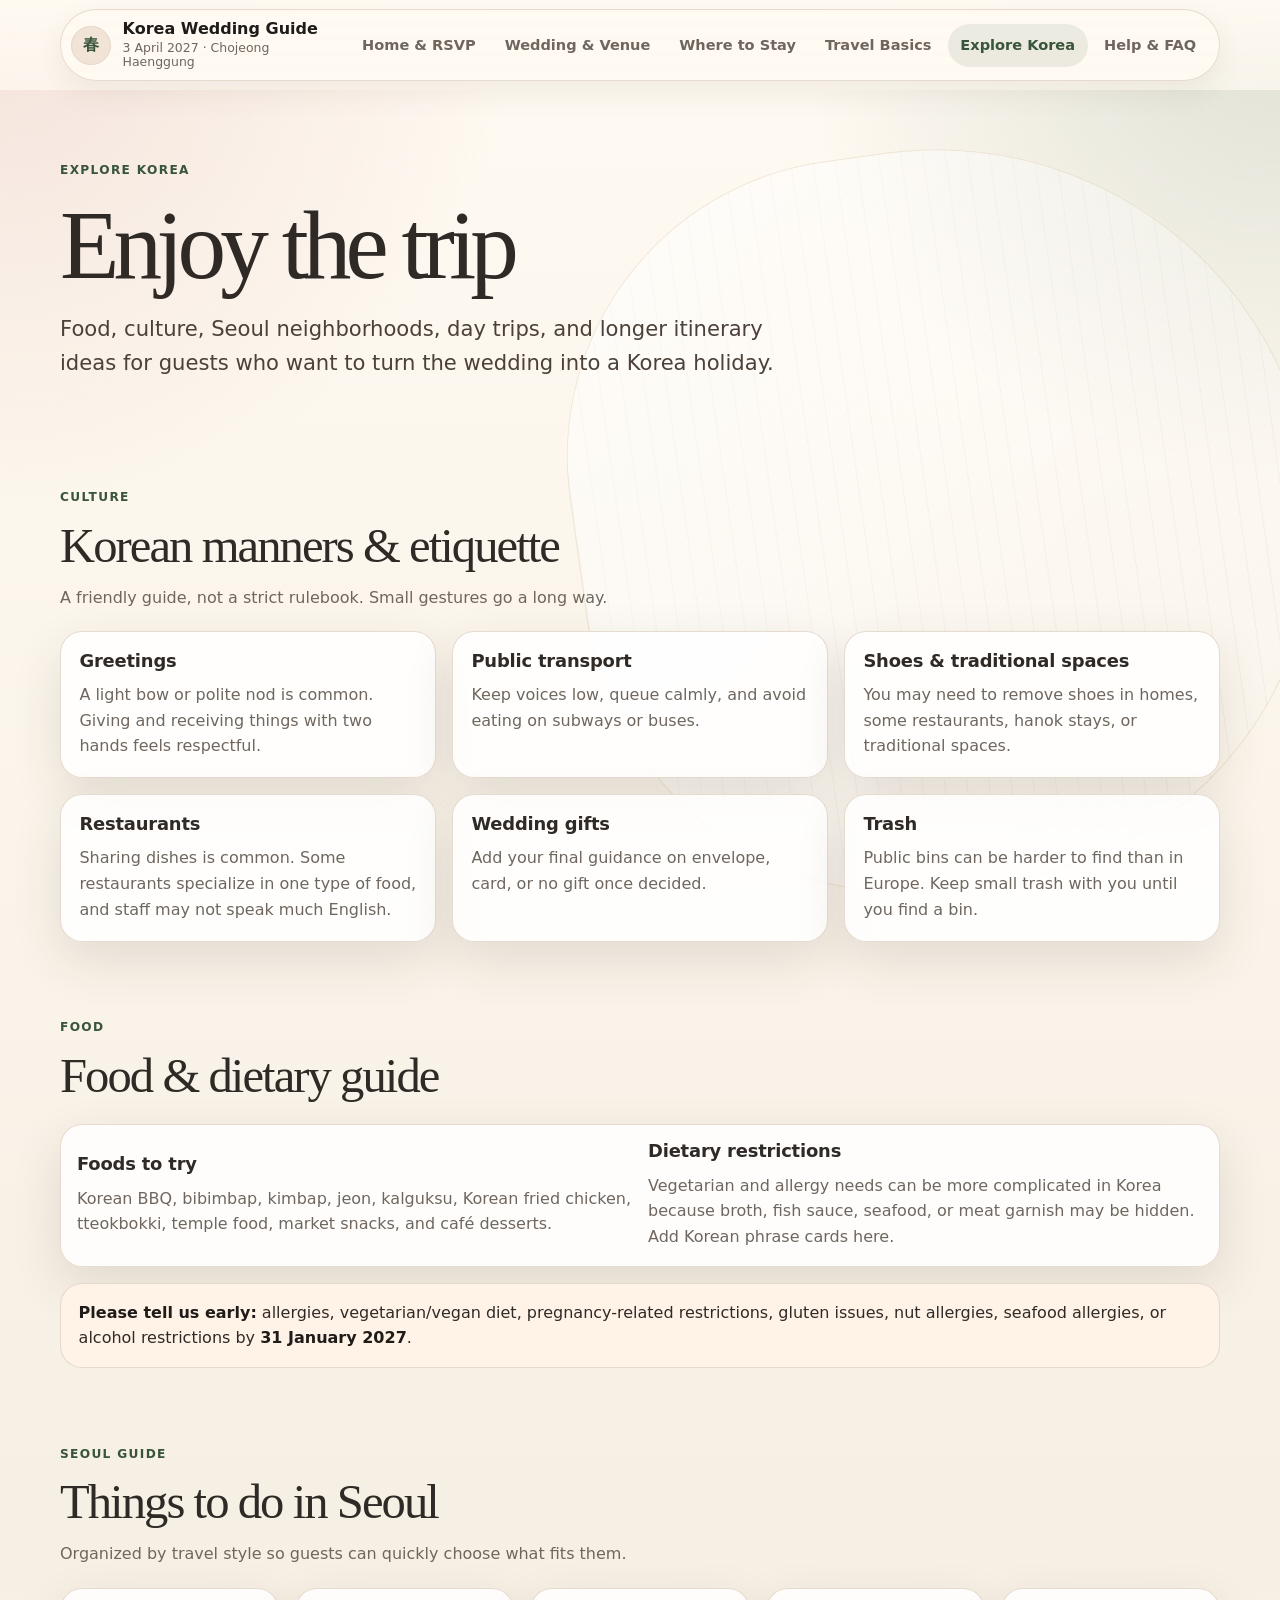
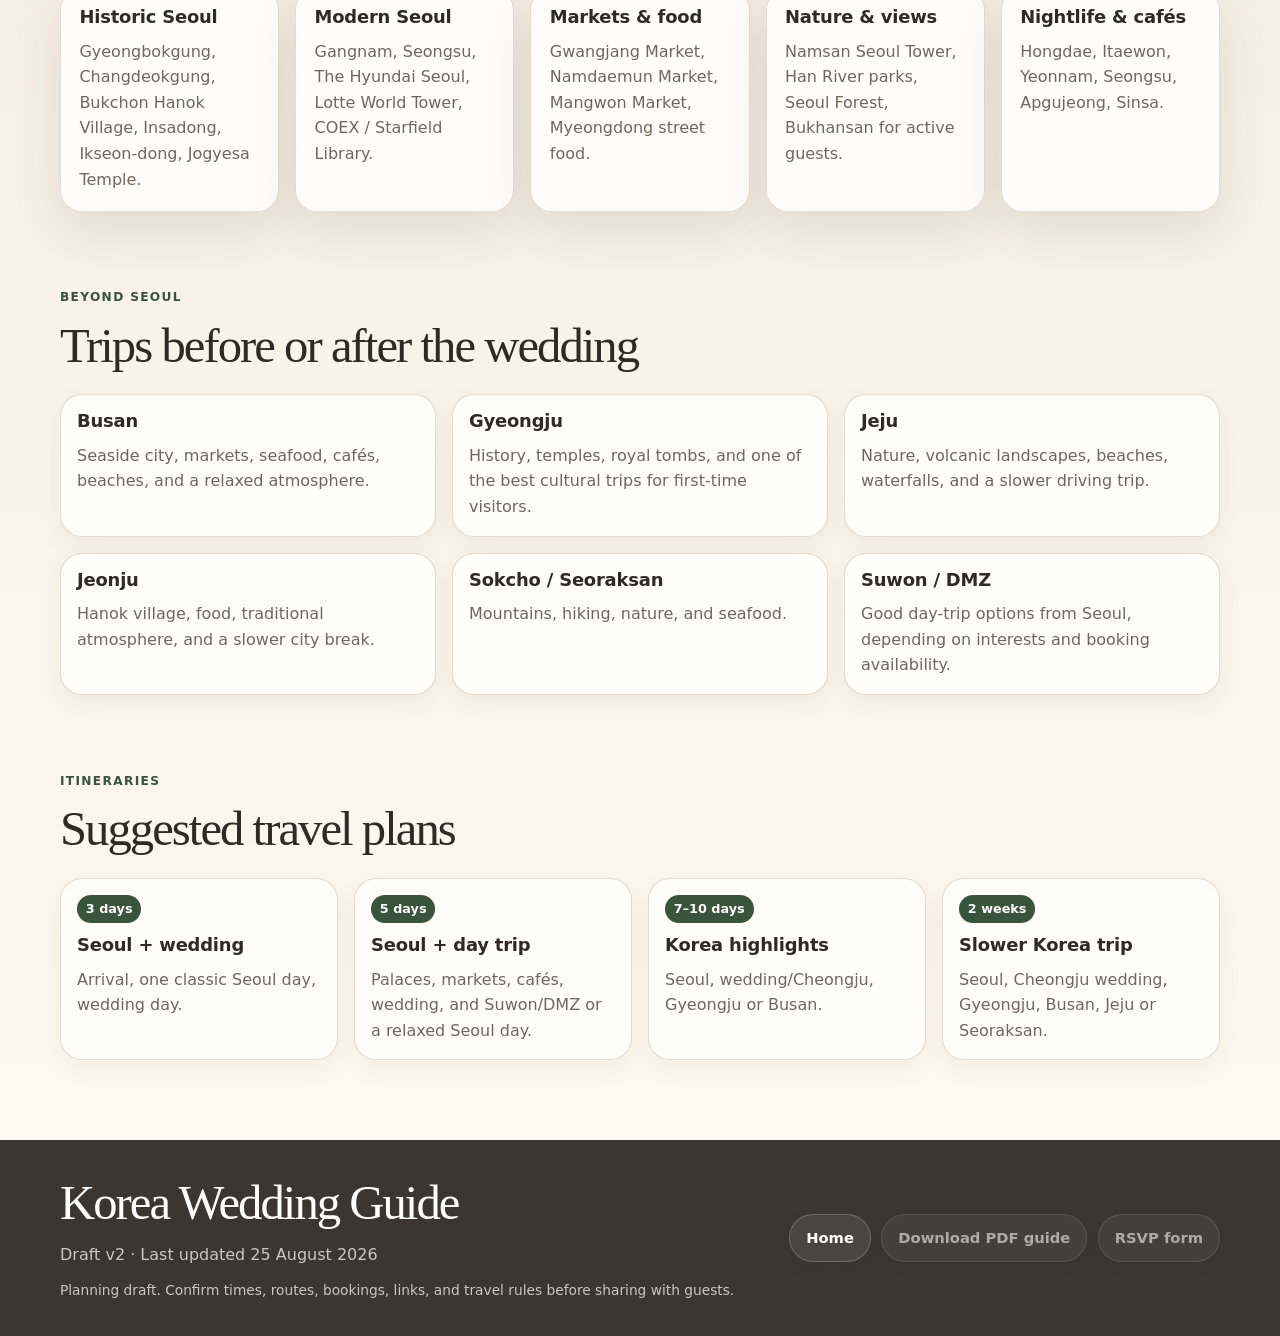
==== explore.html @ dfe53456 "Add files via upload" ====
<!doctype html>
<html lang="en">
<head>
  <meta charset="utf-8" />
  <meta name="viewport" content="width=device-width, initial-scale=1" />
  <meta name="robots" content="noindex, nofollow" />
  <meta name="description" content="Food, culture, Seoul sightseeing, and itinerary ideas for wedding guests." />
  <title>Explore Korea · Korea Wedding Guide</title>
  <link rel="stylesheet" href="styles.css" />
</head>
<body>
  <a class="skip-link" href="#main">Skip to content</a>
  <div class="site-nav-wrap">
    <nav class="nav" aria-label="Primary navigation">
      <a class="brand" href="index.html" aria-label="Go to home page">
        <span class="brand-mark" aria-hidden="true">春</span>
        <span>
          <strong>Korea Wedding Guide</strong>
          <small>3 April 2027 · Chojeong Haenggung</small>
        </span>
      </a>
      <button class="nav-toggle" type="button" aria-expanded="false" aria-controls="nav-menu">Menu</button>
      <div class="nav-menu" id="nav-menu">
        <a href="index.html" >Home & RSVP</a>
        <a href="wedding.html" >Wedding & Venue</a>
        <a href="stay.html" >Where to Stay</a>
        <a href="travel.html" >Travel Basics</a>
        <a href="explore.html" aria-current="page">Explore Korea</a>
        <a href="help.html" >Help & FAQ</a>
      </div>
    </nav>
  </div>

  <header class="page-hero">
    <div class="section-shell">
      <p class="eyebrow">Explore Korea</p>
      <h1>Enjoy the trip</h1>
      <p class="hero-text">Food, culture, Seoul neighborhoods, day trips, and longer itinerary ideas for guests who want to turn the wedding into a Korea holiday.</p>
    </div>
  </header>
  <main id="main">
    <section class="section-shell section" id="culture">
      <div class="section-heading">
        <p class="eyebrow">Culture</p>
        <h2>Korean manners & etiquette</h2>
        <p>A friendly guide, not a strict rulebook. Small gestures go a long way.</p>
      </div>
      <div class="cards three">
        <article class="info-card"><h3>Greetings</h3><p>A light bow or polite nod is common. Giving and receiving things with two hands feels respectful.</p></article>
        <article class="info-card"><h3>Public transport</h3><p>Keep voices low, queue calmly, and avoid eating on subways or buses.</p></article>
        <article class="info-card"><h3>Shoes & traditional spaces</h3><p>You may need to remove shoes in homes, some restaurants, hanok stays, or traditional spaces.</p></article>
        <article class="info-card"><h3>Restaurants</h3><p>Sharing dishes is common. Some restaurants specialize in one type of food, and staff may not speak much English.</p></article>
        <article class="info-card"><h3>Wedding gifts</h3><p>Add your final guidance on envelope, card, or no gift once decided.</p></article>
        <article class="info-card"><h3>Trash</h3><p>Public bins can be harder to find than in Europe. Keep small trash with you until you find a bin.</p></article>
      </div>
    </section>

    <section class="section-shell section" id="food">
      <div class="section-heading">
        <p class="eyebrow">Food</p>
        <h2>Food & dietary guide</h2>
      </div>
      <div class="split-panel food-panel">
        <div>
          <h3>Foods to try</h3>
          <p>Korean BBQ, bibimbap, kimbap, jeon, kalguksu, Korean fried chicken, tteokbokki, temple food, market snacks, and café desserts.</p>
        </div>
        <div>
          <h3>Dietary restrictions</h3>
          <p>Vegetarian and allergy needs can be more complicated in Korea because broth, fish sauce, seafood, or meat garnish may be hidden. Add Korean phrase cards here.</p>
        </div>
      </div>
      <div class="notice"><strong>Please tell us early:</strong> allergies, vegetarian/vegan diet, pregnancy-related restrictions, gluten issues, nut allergies, seafood allergies, or alcohol restrictions by <strong>31 January 2027</strong>.</div>
    </section>

    <section class="section-shell section" id="seoul">
      <div class="section-heading">
        <p class="eyebrow">Seoul guide</p>
        <h2>Things to do in Seoul</h2>
        <p>Organized by travel style so guests can quickly choose what fits them.</p>
      </div>
      <div class="cards five">
        <article class="info-card"><h3>Historic Seoul</h3><p>Gyeongbokgung, Changdeokgung, Bukchon Hanok Village, Insadong, Ikseon-dong, Jogyesa Temple.</p></article>
        <article class="info-card"><h3>Modern Seoul</h3><p>Gangnam, Seongsu, The Hyundai Seoul, Lotte World Tower, COEX / Starfield Library.</p></article>
        <article class="info-card"><h3>Markets & food</h3><p>Gwangjang Market, Namdaemun Market, Mangwon Market, Myeongdong street food.</p></article>
        <article class="info-card"><h3>Nature & views</h3><p>Namsan Seoul Tower, Han River parks, Seoul Forest, Bukhansan for active guests.</p></article>
        <article class="info-card"><h3>Nightlife & cafés</h3><p>Hongdae, Itaewon, Yeonnam, Seongsu, Apgujeong, Sinsa.</p></article>
      </div>
    </section>

    <section class="section-shell section" id="beyond-seoul">
      <div class="section-heading">
        <p class="eyebrow">Beyond Seoul</p>
        <h2>Trips before or after the wedding</h2>
      </div>
      <div class="trip-grid">
        <article><h3>Busan</h3><p>Seaside city, markets, seafood, cafés, beaches, and a relaxed atmosphere.</p></article>
        <article><h3>Gyeongju</h3><p>History, temples, royal tombs, and one of the best cultural trips for first-time visitors.</p></article>
        <article><h3>Jeju</h3><p>Nature, volcanic landscapes, beaches, waterfalls, and a slower driving trip.</p></article>
        <article><h3>Jeonju</h3><p>Hanok village, food, traditional atmosphere, and a slower city break.</p></article>
        <article><h3>Sokcho / Seoraksan</h3><p>Mountains, hiking, nature, and seafood.</p></article>
        <article><h3>Suwon / DMZ</h3><p>Good day-trip options from Seoul, depending on interests and booking availability.</p></article>
      </div>
    </section>

    <section class="section-shell section" id="itineraries">
      <div class="section-heading">
        <p class="eyebrow">Itineraries</p>
        <h2>Suggested travel plans</h2>
      </div>
      <div class="timeline-cards">
        <article><span>3 days</span><h3>Seoul + wedding</h3><p>Arrival, one classic Seoul day, wedding day.</p></article>
        <article><span>5 days</span><h3>Seoul + day trip</h3><p>Palaces, markets, cafés, wedding, and Suwon/DMZ or a relaxed Seoul day.</p></article>
        <article><span>7–10 days</span><h3>Korea highlights</h3><p>Seoul, wedding/Cheongju, Gyeongju or Busan.</p></article>
        <article><span>2 weeks</span><h3>Slower Korea trip</h3><p>Seoul, Cheongju wedding, Gyeongju, Busan, Jeju or Seoraksan.</p></article>
      </div>
    </section>
  </main>

  <footer class="site-footer">
    <div class="section-shell footer-grid">
      <div>
        <h2>Korea Wedding Guide</h2>
        <p>Draft v2 · Last updated 25 August 2026</p>
        <p class="microcopy">Planning draft. Confirm times, routes, bookings, links, and travel rules before sharing with guests.</p>
      </div>
      <div class="footer-actions">
        <a class="button" href="index.html">Home</a>
        <a class="button button-soft" href="#" aria-disabled="true">Download PDF guide</a>
        <a class="button button-primary" href="#" aria-disabled="true">RSVP form</a>
      </div>
    </div>
  </footer>
  <div class="toast" role="status" aria-live="polite"></div>
  <script src="script.js"></script>
</body>
</html>
---- styles.css ----
:root {
  --bg: #fffaf2;
  --bg-soft: #f5eddf;
  --panel: rgba(255, 255, 255, 0.86);
  --panel-solid: #fffdf8;
  --text: #2f2a26;
  --muted: #6f675f;
  --line: #e2d6c8;
  --sage: #607963;
  --sage-dark: #38543b;
  --blush: #d9a7a1;
  --gold: #b99057;
  --shadow: 0 18px 50px rgba(62, 48, 33, 0.12);
  --radius: 22px;
  --radius-sm: 14px;
  --max: 1160px;
  --nav-height: 84px;
}

* { box-sizing: border-box; }
html { scroll-behavior: smooth; }
body {
  margin: 0;
  padding-top: var(--nav-height);
  color: var(--text);
  background:
    radial-gradient(circle at top left, rgba(217, 167, 161, 0.28), transparent 32rem),
    radial-gradient(circle at top right, rgba(96, 121, 99, 0.20), transparent 30rem),
    linear-gradient(180deg, #fffaf2 0%, #f6efe4 52%, #fffaf2 100%);
  font-family: Inter, ui-sans-serif, system-ui, -apple-system, BlinkMacSystemFont, "Segoe UI", sans-serif;
  line-height: 1.6;
}

a { color: inherit; }
strong { color: #1f1b18; }

.skip-link {
  position: fixed;
  left: -999px;
  top: 1rem;
  background: var(--sage-dark);
  color: white;
  padding: .75rem 1rem;
  border-radius: 999px;
  z-index: 1000;
}
.skip-link:focus { left: 1rem; }

.section-shell {
  width: min(var(--max), calc(100% - 2rem));
  margin-inline: auto;
}

.site-nav-wrap {
  position: fixed;
  top: 0;
  left: 0;
  right: 0;
  z-index: 200;
  padding: .55rem 0;
  background: linear-gradient(180deg, rgba(255, 250, 242, .96), rgba(255, 250, 242, .72));
  backdrop-filter: blur(18px);
}

.nav {
  width: min(var(--max), calc(100% - 1rem));
  margin: 0 auto;
  padding: .65rem;
  display: flex;
  align-items: center;
  justify-content: space-between;
  gap: 1rem;
  background: rgba(255, 250, 242, .90);
  border: 1px solid rgba(226, 214, 200, 0.84);
  border-radius: 999px;
  box-shadow: 0 12px 30px rgba(75, 58, 37, .08);
}

.brand {
  display: inline-flex;
  align-items: center;
  gap: .75rem;
  text-decoration: none;
  min-width: 0;
}
.brand-mark {
  width: 2.45rem;
  height: 2.45rem;
  flex: 0 0 auto;
  display: grid;
  place-items: center;
  color: var(--sage-dark);
  background: #f1e3d6;
  border: 1px solid var(--line);
  border-radius: 50%;
  font-weight: 800;
}
.brand strong, .brand small { display: block; line-height: 1.18; }
.brand small { color: var(--muted); font-size: .78rem; margin-top: .1rem; }

.nav-menu {
  display: flex;
  align-items: center;
  gap: .25rem;
}
.nav-menu a {
  text-decoration: none;
  color: var(--muted);
  font-size: .91rem;
  font-weight: 700;
  padding: .62rem .78rem;
  border-radius: 999px;
  white-space: nowrap;
}
.nav-menu a:hover,
.nav-menu a[aria-current="page"] {
  background: rgba(96,121,99,.12);
  color: var(--sage-dark);
}
.nav-toggle { display: none; }

.site-header {
  position: relative;
  overflow: clip;
}
.site-header::before,
.page-hero::before {
  content: "";
  position: absolute;
  inset: 4rem auto auto 50%;
  width: 46rem;
  height: 46rem;
  transform: translateX(-4rem) rotate(-8deg);
  border: 1px solid rgba(185, 144, 87, 0.18);
  border-radius: 44% 56% 53% 47%;
  background:
    linear-gradient(135deg, rgba(255,255,255,.62), rgba(255,255,255,0)),
    repeating-linear-gradient(90deg, rgba(96,121,99,.075) 0 1px, transparent 1px 22px);
  z-index: -1;
}

.hero {
  display: grid;
  grid-template-columns: 1.12fr .88fr;
  gap: 2rem;
  align-items: center;
  padding: clamp(3rem, 9vw, 7rem) 0 3.5rem;
}
.page-hero {
  position: relative;
  padding: clamp(2.5rem, 6vw, 5.5rem) 0 2rem;
}
.page-hero .hero-text { max-width: 760px; }
.eyebrow {
  margin: 0 0 .7rem;
  color: var(--sage-dark);
  letter-spacing: .11em;
  text-transform: uppercase;
  font-size: .76rem;
  font-weight: 800;
}
h1, h2, h3 { line-height: 1.12; margin: 0; }
h1 {
  max-width: 11ch;
  font-family: Georgia, "Times New Roman", serif;
  font-size: clamp(3.85rem, 10vw, 8.1rem);
  font-weight: 500;
  letter-spacing: -.06em;
}
.page-hero h1 { max-width: 13ch; font-size: clamp(3.15rem, 7.6vw, 6.5rem); }
h2 {
  font-family: Georgia, "Times New Roman", serif;
  font-size: clamp(2.05rem, 3.8vw, 3.75rem);
  font-weight: 500;
  letter-spacing: -.04em;
}
h3 { font-size: 1.12rem; letter-spacing: -.01em; }
p { margin: .72rem 0 0; color: var(--muted); }
.hero-text {
  max-width: 42rem;
  font-size: clamp(1.05rem, 1.65vw, 1.35rem);
  color: #4b4138;
}

.button-row { display: flex; flex-wrap: wrap; gap: .75rem; margin-top: 1.6rem; }
.button {
  display: inline-flex;
  align-items: center;
  justify-content: center;
  gap: .45rem;
  min-height: 2.65rem;
  padding: .72rem 1rem;
  border: 1px solid var(--line);
  border-radius: 999px;
  text-decoration: none;
  color: var(--sage-dark);
  background: rgba(255,255,255,.72);
  font-weight: 800;
  font-size: .92rem;
  box-shadow: 0 6px 18px rgba(62, 48, 33, 0.05);
  transition: transform .16s ease, box-shadow .16s ease, background .16s ease;
}
.button:hover { transform: translateY(-1px); box-shadow: 0 12px 24px rgba(62, 48, 33, 0.09); }
.button-primary { background: var(--sage-dark); border-color: var(--sage-dark); color: white; }
.button-soft { background: #f3dfdb; border-color: #efcfca; color: #6e443e; }
.button.mini { width: 100%; min-height: 2.35rem; padding: .55rem .8rem; font-size: .86rem; }
.button[aria-disabled="true"] { opacity: .58; pointer-events: none; }

.hero-card,
.info-card,
.route-card,
.trip-grid article,
.timeline-cards article,
.faq-list details,
.phrase-grid div,
.notice,
.split-panel,
.rsvp-card,
.page-card {
  background: var(--panel);
  border: 1px solid rgba(226, 214, 200, 0.86);
  border-radius: var(--radius);
  box-shadow: var(--shadow);
}
.hero-card {
  padding: clamp(1.25rem, 3vw, 2rem);
  align-self: stretch;
  display: grid;
  align-content: center;
  background:
    linear-gradient(180deg, rgba(255,255,255,.9), rgba(255,255,255,.62)),
    repeating-linear-gradient(0deg, rgba(185,144,87,.08) 0 1px, transparent 1px 20px);
}
.card-kicker, .pill {
  display: inline-flex;
  width: fit-content;
  color: var(--sage-dark);
  background: rgba(96,121,99,.13);
  padding: .32rem .62rem;
  border-radius: 999px;
  font-weight: 850;
  font-size: .78rem;
  text-transform: uppercase;
  letter-spacing: .08em;
}
.pill.blush { background: #f3dfdb; color: #6e443e; }
.quick-facts { display: grid; gap: .8rem; margin: 1.2rem 0 0; }
.quick-facts div {
  display: grid;
  grid-template-columns: 7.3rem 1fr;
  gap: 1rem;
  padding-bottom: .75rem;
  border-bottom: 1px solid var(--line);
}
.quick-facts dt { color: var(--muted); font-weight: 700; }
.quick-facts dd { margin: 0; font-weight: 850; }
.microcopy { font-size: .86rem; color: #827870; }

.intro-grid {
  display: grid;
  grid-template-columns: 1.1fr .95fr .75fr;
  gap: 1rem;
  margin-top: -1.5rem;
  position: relative;
  z-index: 5;
}
.info-card, .page-card { padding: 1.15rem; }
.highlight-card { background: linear-gradient(135deg, rgba(96,121,99,.13), rgba(255,255,255,.85)); }
.icon { display: inline-grid; place-items: center; font-size: 1.45rem; margin-bottom: .75rem; }
.address-line { color: #332a23; font-weight: 850; }
.stacked-buttons { display: grid; gap: .5rem; margin-top: .9rem; }
.text-button {
  margin-top: .75rem;
  border: 0;
  color: var(--sage-dark);
  background: transparent;
  padding: 0;
  font: inherit;
  font-weight: 850;
  text-decoration: underline;
  cursor: pointer;
}

.section { padding: clamp(2.75rem, 6vw, 5rem) 0 0; }
.section-heading { max-width: 780px; margin-bottom: 1.3rem; }
.cards, .neighborhoods, .route-grid, .trip-grid, .timeline-cards, .phrase-grid, .page-grid { display: grid; gap: 1rem; }
.cards.two, .page-grid.two { grid-template-columns: repeat(2, minmax(0, 1fr)); }
.cards.three, .page-grid.three { grid-template-columns: repeat(3, minmax(0, 1fr)); }
.cards.four { grid-template-columns: repeat(4, minmax(0, 1fr)); }
.cards.five { grid-template-columns: repeat(5, minmax(0, 1fr)); }
.neighborhoods { grid-template-columns: repeat(3, minmax(0, 1fr)); }
.clean-list { margin: .8rem 0 0; padding-left: 1.1rem; color: var(--muted); }
.clean-list li + li { margin-top: .35rem; }
.tagline { color: var(--sage-dark); font-weight: 750; }
.notice {
  margin-top: 1rem;
  padding: 1rem 1.1rem;
  background: #fff3e7;
  box-shadow: none;
}
.rsvp-card {
  padding: clamp(1.2rem, 2.8vw, 2rem);
  background: linear-gradient(135deg, rgba(96,121,99,.14), rgba(255,255,255,.85));
}
.rsvp-deadline {
  margin-top: .85rem;
  font-family: Georgia, "Times New Roman", serif;
  font-size: clamp(2rem, 5vw, 4rem);
  line-height: 1;
  color: var(--sage-dark);
  letter-spacing: -.04em;
}

.route-grid { grid-template-columns: repeat(2, minmax(0, 1fr)); }
.route-card { padding: 1.2rem; }
.route-card.preferred { background: linear-gradient(135deg, rgba(96,121,99,.17), rgba(255,255,255,.82)); }
.route-card .button { margin-top: 1rem; }
.driver-card {
  margin-top: 1rem;
  padding: .9rem;
  border: 1px dashed var(--sage);
  border-radius: var(--radius-sm);
  background: rgba(255,255,255,.62);
}
.driver-card span { display: block; color: var(--muted); font-size: .86rem; }
.driver-card strong { display: block; margin-top: .35rem; }

.split-panel {
  margin-top: 1rem;
  padding: 1rem;
  display: grid;
  grid-template-columns: 1fr .75fr;
  gap: 1rem;
  align-items: center;
}
.decision-box {
  padding: 1rem;
  background: rgba(96,121,99,.12);
  border-radius: var(--radius-sm);
}

.checklist {
  display: grid;
  grid-template-columns: repeat(2, minmax(0, 1fr));
  gap: .7rem;
}
.checklist label {
  display: flex;
  gap: .65rem;
  align-items: flex-start;
  padding: .85rem;
  background: var(--panel-solid);
  border: 1px solid var(--line);
  border-radius: var(--radius-sm);
  color: #40372f;
  box-shadow: 0 8px 20px rgba(62,48,33,.04);
}
.checklist input { width: 1.1rem; height: 1.1rem; margin-top: .18rem; accent-color: var(--sage-dark); }
.checklist label:has(input:checked) { opacity: .72; text-decoration: line-through; }

.two-column { display: grid; grid-template-columns: .8fr 1.2fr; gap: 1rem; }
.app-list { margin: .85rem 0 0; padding: 0; list-style: none; display: grid; grid-template-columns: repeat(2, minmax(0, 1fr)); gap: .55rem; }
.app-list li { padding: .7rem; background: #fbf4ea; border: 1px solid var(--line); border-radius: var(--radius-sm); color: var(--muted); }
.app-list strong { display: block; }
.food-panel { grid-template-columns: 1fr 1fr; }

.trip-grid { grid-template-columns: repeat(3, minmax(0, 1fr)); }
.trip-grid article, .timeline-cards article { padding: 1rem; background: var(--panel-solid); box-shadow: 0 8px 24px rgba(62,48,33,.06); }
.timeline-cards { grid-template-columns: repeat(4, minmax(0, 1fr)); }
.timeline-cards span { display: inline-flex; color: white; background: var(--sage-dark); padding: .25rem .55rem; border-radius: 999px; font-size: .8rem; font-weight: 800; margin-bottom: .75rem; }

.phrase-grid { grid-template-columns: repeat(4, minmax(0, 1fr)); }
.phrase-grid div { padding: 1rem; background: var(--panel-solid); box-shadow: 0 8px 24px rgba(62,48,33,.05); }
.phrase-grid span { display: block; color: var(--muted); font-size: .86rem; margin-bottom: .3rem; }
.phrase-grid strong { font-size: 1.08rem; }
.big-number { color: var(--sage-dark); font-size: 2rem; line-height: 1; font-weight: 900; }

.faq-list { display: grid; gap: .75rem; }
.faq-list details { padding: .95rem 1rem; background: var(--panel-solid); box-shadow: 0 8px 24px rgba(62,48,33,.04); }
.faq-list summary { cursor: pointer; font-weight: 850; }
.faq-list summary::marker { color: var(--sage-dark); }

.page-list { margin: 0; padding: 0; list-style: none; display: grid; gap: .65rem; }
.page-list li { padding: .85rem; border: 1px solid var(--line); border-radius: var(--radius-sm); background: rgba(255,255,255,.66); }
.page-list a { text-decoration: none; font-weight: 850; color: var(--sage-dark); }
.page-list span { display: block; color: var(--muted); margin-top: .2rem; font-size: .92rem; }

.site-footer { margin-top: 5rem; padding: 2.2rem 0; background: rgba(47,42,38,.94); color: white; }
.site-footer p, .site-footer .microcopy { color: rgba(255,255,255,.72); }
.site-footer .button { background: rgba(255,255,255,.08); border-color: rgba(255,255,255,.2); color: white; }
.footer-grid { display: flex; gap: 1rem; align-items: center; justify-content: space-between; }
.footer-actions { display: flex; flex-wrap: wrap; gap: .65rem; justify-content: flex-end; }
.toast {
  position: fixed;
  left: 50%;
  bottom: 1.25rem;
  transform: translateX(-50%) translateY(2rem);
  opacity: 0;
  pointer-events: none;
  background: var(--sage-dark);
  color: white;
  padding: .75rem 1rem;
  border-radius: 999px;
  box-shadow: var(--shadow);
  transition: opacity .2s ease, transform .2s ease;
  z-index: 300;
}
.toast.show { opacity: 1; transform: translateX(-50%) translateY(0); }

@media (max-width: 1060px) {
  :root { --nav-height: 82px; }
  .hero, .intro-grid, .split-panel, .two-column, .food-panel { grid-template-columns: 1fr; }
  .intro-grid { margin-top: 0; }
  .cards.three, .cards.four, .cards.five, .neighborhoods, .route-grid, .trip-grid, .timeline-cards, .phrase-grid, .page-grid.three { grid-template-columns: repeat(2, minmax(0, 1fr)); }
  .nav { border-radius: 26px; align-items: center; }
  .nav-toggle {
    display: inline-flex;
    border: 1px solid var(--line);
    border-radius: 999px;
    background: white;
    color: var(--sage-dark);
    font-weight: 850;
    padding: .65rem .85rem;
    cursor: pointer;
  }
  .nav-menu {
    position: absolute;
    top: calc(100% + .35rem);
    right: .5rem;
    left: .5rem;
    display: none;
    grid-template-columns: 1fr 1fr;
    background: rgba(255, 250, 242, .98);
    border: 1px solid var(--line);
    border-radius: 22px;
    padding: .45rem;
    box-shadow: var(--shadow);
  }
  .nav-menu.is-open { display: grid; }
}

@media (max-width: 640px) {
  :root { --nav-height: 74px; }
  .section-shell { width: min(100% - 1rem, var(--max)); }
  .site-nav-wrap { padding: .35rem 0; }
  .nav { width: calc(100% - .75rem); padding: .52rem; }
  .brand small { display: none; }
  .brand strong { max-width: 11.5rem; overflow: hidden; text-overflow: ellipsis; white-space: nowrap; }
  .hero { padding-top: 2.4rem; }
  h1 { font-size: clamp(3.25rem, 19vw, 5.2rem); }
  .cards.two, .cards.three, .cards.four, .cards.five, .neighborhoods, .route-grid, .trip-grid, .timeline-cards, .phrase-grid, .checklist, .app-list, .page-grid.two, .page-grid.three { grid-template-columns: 1fr; }
  .button-row .button { width: 100%; }
  .quick-facts div { grid-template-columns: 1fr; gap: .1rem; }
  .footer-grid { display: grid; }
  .footer-actions { justify-content: stretch; }
  .footer-actions .button { width: 100%; }
  .nav-menu { grid-template-columns: 1fr; }
}

@media print {
  body { padding-top: 0; background: white; }
  .site-nav-wrap, .button-row, .button, .text-button, .toast { display: none !important; }
  .section { page-break-inside: avoid; }
  .hero-card, .info-card, .route-card, .trip-grid article, .timeline-cards article, .faq-list details, .phrase-grid div, .notice, .split-panel, .rsvp-card, .page-card { box-shadow: none; }
}
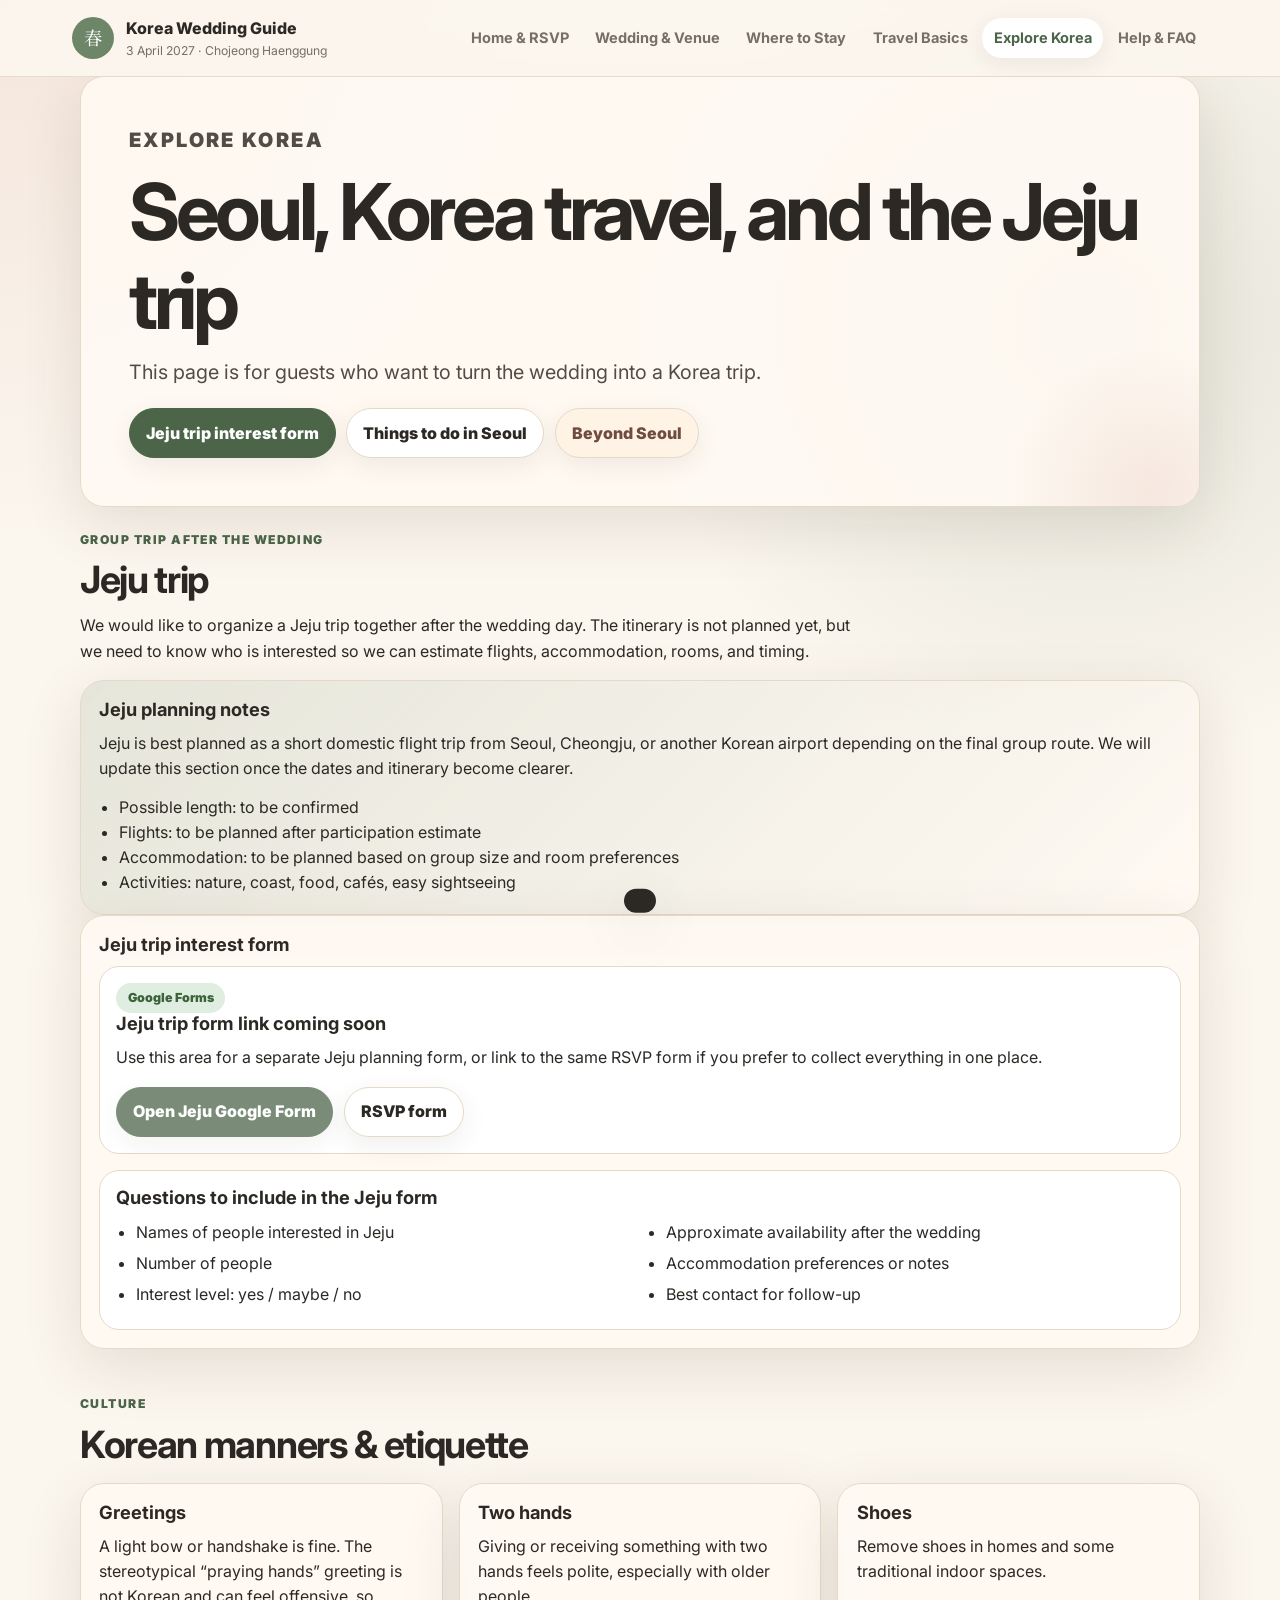
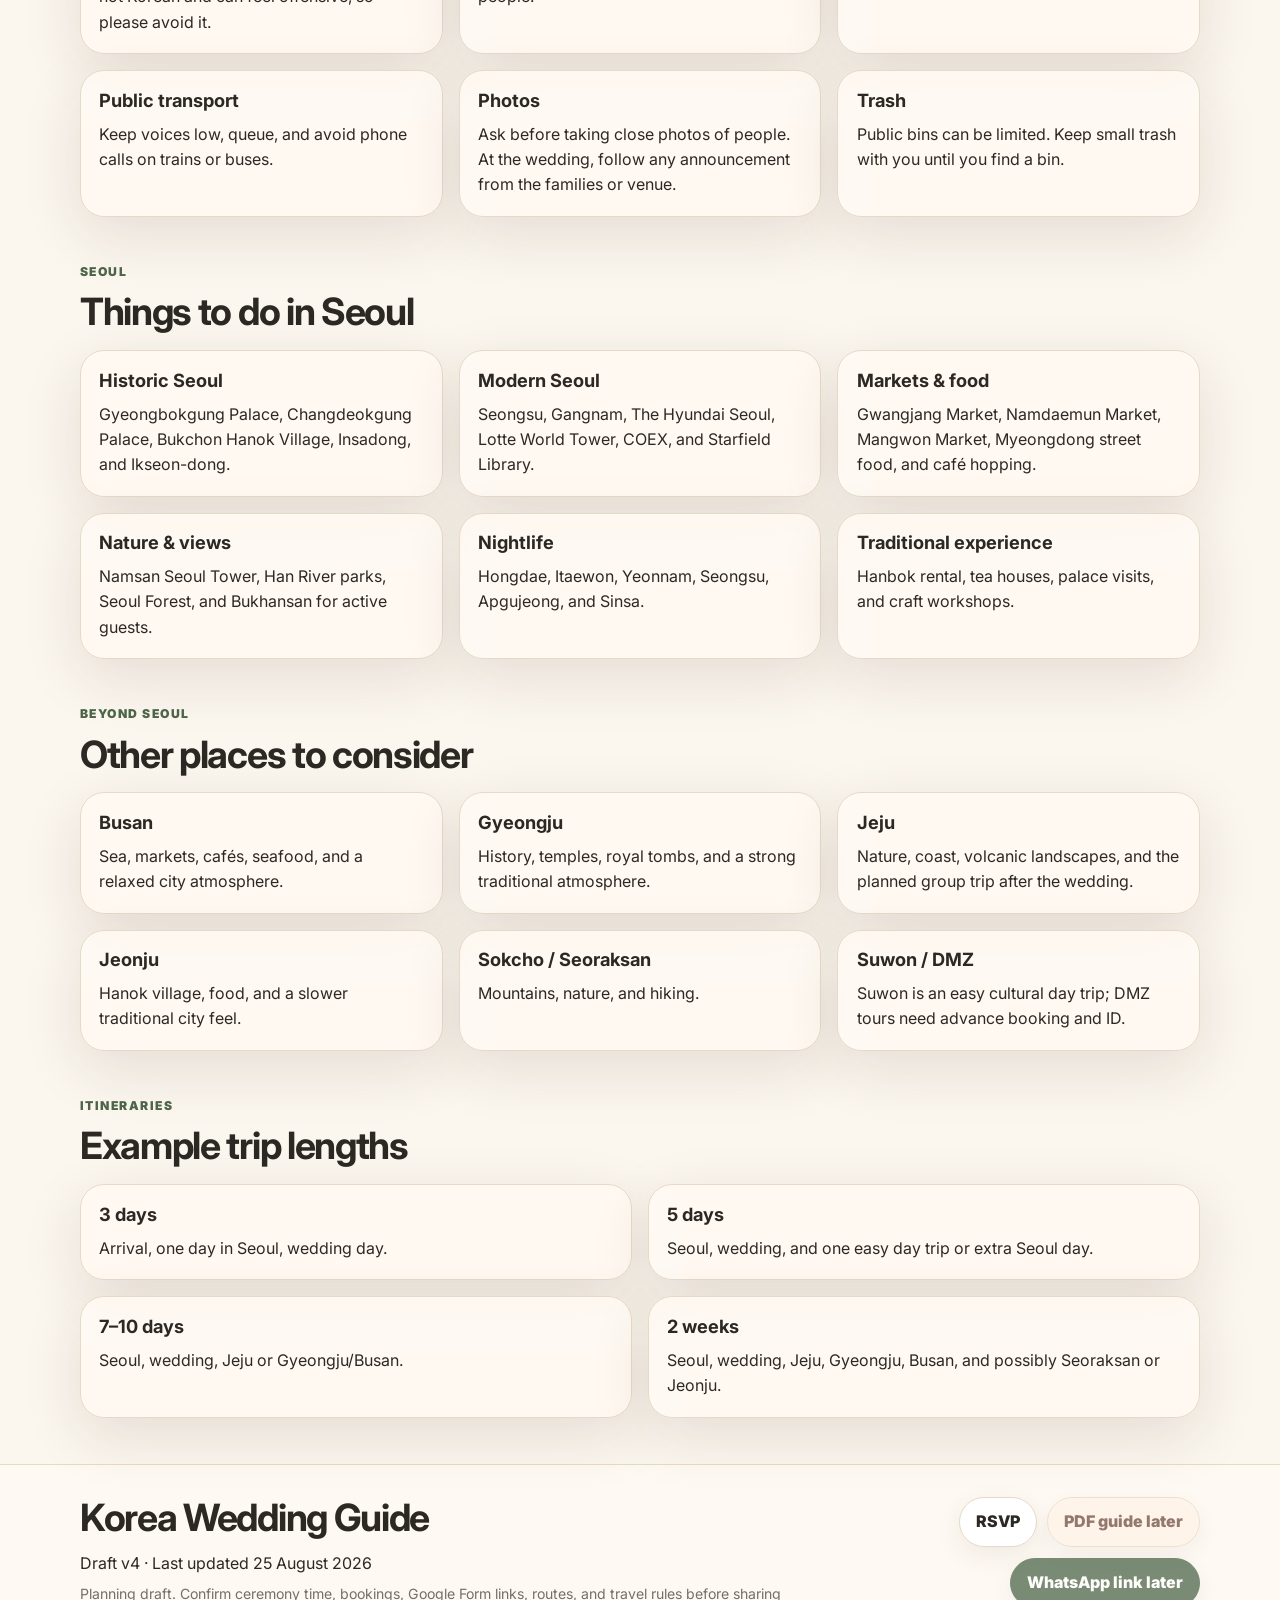
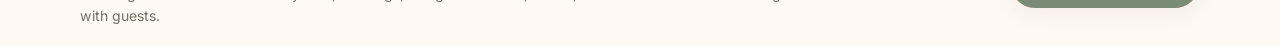
==== commit c6bb0add: "Add files via upload" ====
--- a/explore.html
+++ b/explore.html
@@ -2,136 +2,153 @@
 <html lang="en">
 <head>
   <meta charset="utf-8" />
-  <meta name="viewport" content="width=device-width, initial-scale=1" />
+  <meta name="viewport" content="width=device-width, initial-scale=1, viewport-fit=cover" />
   <meta name="robots" content="noindex, nofollow" />
-  <meta name="description" content="Food, culture, Seoul sightseeing, and itinerary ideas for wedding guests." />
-  <title>Explore Korea · Korea Wedding Guide</title>
+  <meta name="description" content="Wedding travel guide for guests travelling from Europe to Korea." />
+  <title>Korea Wedding Guide · Explore Korea</title>
+  <link rel="preconnect" href="https://fonts.googleapis.com">
+  <link rel="preconnect" href="https://fonts.gstatic.com" crossorigin>
+  <link href="https://fonts.googleapis.com/css2?family=Inter:wght@400;500;600;700;800&family=Noto+Serif+KR:wght@500;700&display=swap" rel="stylesheet">
   <link rel="stylesheet" href="styles.css" />
+  
 </head>
 <body>
   <a class="skip-link" href="#main">Skip to content</a>
-  <div class="site-nav-wrap">
+  <header class="site-nav-wrap">
     <nav class="nav" aria-label="Primary navigation">
       <a class="brand" href="index.html" aria-label="Go to home page">
         <span class="brand-mark" aria-hidden="true">春</span>
-        <span>
+        <span class="brand-text">
           <strong>Korea Wedding Guide</strong>
           <small>3 April 2027 · Chojeong Haenggung</small>
         </span>
       </a>
       <button class="nav-toggle" type="button" aria-expanded="false" aria-controls="nav-menu">Menu</button>
       <div class="nav-menu" id="nav-menu">
-        <a href="index.html" >Home & RSVP</a>
-        <a href="wedding.html" >Wedding & Venue</a>
-        <a href="stay.html" >Where to Stay</a>
-        <a href="travel.html" >Travel Basics</a>
-        <a href="explore.html" aria-current="page">Explore Korea</a>
-        <a href="help.html" >Help & FAQ</a>
+        <a href="index.html">Home & RSVP</a>
+<a href="wedding.html">Wedding & Venue</a>
+<a href="stay.html">Where to Stay</a>
+<a href="travel.html">Travel Basics</a>
+<a href="explore.html" aria-current="page">Explore Korea</a>
+<a href="help.html">Help & FAQ</a>
       </div>
     </nav>
+  </header>
+
+  <main id="main">
+    
+<section class="page-hero section-shell">
+  <p class="eyebrow">Explore Korea</p>
+  <h1>Seoul, Korea travel, and the Jeju trip</h1>
+  <p>This page is for guests who want to turn the wedding into a Korea trip.</p>
+  <div class="button-row"><a class="button button-primary" href="#jeju-trip">Jeju trip interest form</a><a class="button" href="#seoul">Things to do in Seoul</a><a class="button button-soft" href="#beyond-seoul">Beyond Seoul</a></div>
+</section>
+
+<section class="section-shell section" id="jeju-trip">
+  <div class="section-heading"><p class="eyebrow">Group trip after the wedding</p><h2>Jeju trip</h2><p>We would like to organize a Jeju trip together after the wedding day. The itinerary is not planned yet, but we need to know who is interested so we can estimate flights, accommodation, rooms, and timing.</p></div>
+  <div class="feature-card">
+    <div>
+      <h3>Jeju planning notes</h3>
+      <p>Jeju is best planned as a short domestic flight trip from Seoul, Cheongju, or another Korean airport depending on the final group route. We will update this section once the dates and itinerary become clearer.</p>
+      <ul class="clean-list">
+        <li>Possible length: to be confirmed</li>
+        <li>Flights: to be planned after participation estimate</li>
+        <li>Accommodation: to be planned based on group size and room preferences</li>
+        <li>Activities: nature, coast, food, cafés, easy sightseeing</li>
+      </ul>
+    </div>
   </div>
-
-  <header class="page-hero">
-    <div class="section-shell">
-      <p class="eyebrow">Explore Korea</p>
-      <h1>Enjoy the trip</h1>
-      <p class="hero-text">Food, culture, Seoul neighborhoods, day trips, and longer itinerary ideas for guests who want to turn the wedding into a Korea holiday.</p>
-    </div>
-  </header>
-  <main id="main">
-    <section class="section-shell section" id="culture">
-      <div class="section-heading">
-        <p class="eyebrow">Culture</p>
-        <h2>Korean manners & etiquette</h2>
-        <p>A friendly guide, not a strict rulebook. Small gestures go a long way.</p>
-      </div>
-      <div class="cards three">
-        <article class="info-card"><h3>Greetings</h3><p>A light bow or polite nod is common. Giving and receiving things with two hands feels respectful.</p></article>
-        <article class="info-card"><h3>Public transport</h3><p>Keep voices low, queue calmly, and avoid eating on subways or buses.</p></article>
-        <article class="info-card"><h3>Shoes & traditional spaces</h3><p>You may need to remove shoes in homes, some restaurants, hanok stays, or traditional spaces.</p></article>
-        <article class="info-card"><h3>Restaurants</h3><p>Sharing dishes is common. Some restaurants specialize in one type of food, and staff may not speak much English.</p></article>
-        <article class="info-card"><h3>Wedding gifts</h3><p>Add your final guidance on envelope, card, or no gift once decided.</p></article>
-        <article class="info-card"><h3>Trash</h3><p>Public bins can be harder to find than in Europe. Keep small trash with you until you find a bin.</p></article>
-      </div>
-    </section>
-
-    <section class="section-shell section" id="food">
-      <div class="section-heading">
-        <p class="eyebrow">Food</p>
-        <h2>Food & dietary guide</h2>
-      </div>
-      <div class="split-panel food-panel">
-        <div>
-          <h3>Foods to try</h3>
-          <p>Korean BBQ, bibimbap, kimbap, jeon, kalguksu, Korean fried chicken, tteokbokki, temple food, market snacks, and café desserts.</p>
-        </div>
-        <div>
-          <h3>Dietary restrictions</h3>
-          <p>Vegetarian and allergy needs can be more complicated in Korea because broth, fish sauce, seafood, or meat garnish may be hidden. Add Korean phrase cards here.</p>
+  <div class="rsvp-card form-card" id="jeju-form">
+    <h3>Jeju trip interest form</h3>
+    <div class="google-form-panel">
+      <div class="form-placeholder">
+        <span class="pill green">Google Forms</span>
+        <h3>Jeju trip form link coming soon</h3>
+        <p>Use this area for a separate Jeju planning form, or link to the same RSVP form if you prefer to collect everything in one place.</p>
+        <div class="button-row compact-buttons">
+          <a class="button button-primary" href="#" aria-disabled="true">Open Jeju Google Form</a>
+          <a class="button" href="index.html#rsvp">RSVP form</a>
         </div>
       </div>
-      <div class="notice"><strong>Please tell us early:</strong> allergies, vegetarian/vegan diet, pregnancy-related restrictions, gluten issues, nut allergies, seafood allergies, or alcohol restrictions by <strong>31 January 2027</strong>.</div>
-    </section>
+      <div class="form-summary">
+        <h3>Questions to include in the Jeju form</h3>
+        <ul class="clean-list two-column-list">
+          <li>Names of people interested in Jeju</li>
+          <li>Number of people</li>
+          <li>Interest level: yes / maybe / no</li>
+          <li>Approximate availability after the wedding</li>
+          <li>Accommodation preferences or notes</li>
+          <li>Best contact for follow-up</li>
+        </ul>
+      </div>
+      <!-- Optional embedded Google Form iframe goes here. -->
+    </div>
+  </div>
+</section>
 
-    <section class="section-shell section" id="seoul">
-      <div class="section-heading">
-        <p class="eyebrow">Seoul guide</p>
-        <h2>Things to do in Seoul</h2>
-        <p>Organized by travel style so guests can quickly choose what fits them.</p>
-      </div>
-      <div class="cards five">
-        <article class="info-card"><h3>Historic Seoul</h3><p>Gyeongbokgung, Changdeokgung, Bukchon Hanok Village, Insadong, Ikseon-dong, Jogyesa Temple.</p></article>
-        <article class="info-card"><h3>Modern Seoul</h3><p>Gangnam, Seongsu, The Hyundai Seoul, Lotte World Tower, COEX / Starfield Library.</p></article>
-        <article class="info-card"><h3>Markets & food</h3><p>Gwangjang Market, Namdaemun Market, Mangwon Market, Myeongdong street food.</p></article>
-        <article class="info-card"><h3>Nature & views</h3><p>Namsan Seoul Tower, Han River parks, Seoul Forest, Bukhansan for active guests.</p></article>
-        <article class="info-card"><h3>Nightlife & cafés</h3><p>Hongdae, Itaewon, Yeonnam, Seongsu, Apgujeong, Sinsa.</p></article>
-      </div>
-    </section>
+<section class="section-shell section" id="culture">
+  <div class="section-heading"><p class="eyebrow">Culture</p><h2>Korean manners & etiquette</h2></div>
+  <div class="cards three">
+    <article class="info-card"><h3>Greetings</h3><p>A light bow or handshake is fine. The stereotypical “praying hands” greeting is not Korean and can feel offensive, so please avoid it.</p></article>
+    <article class="info-card"><h3>Two hands</h3><p>Giving or receiving something with two hands feels polite, especially with older people.</p></article>
+    <article class="info-card"><h3>Shoes</h3><p>Remove shoes in homes and some traditional indoor spaces.</p></article>
+    <article class="info-card"><h3>Public transport</h3><p>Keep voices low, queue, and avoid phone calls on trains or buses.</p></article>
+    <article class="info-card"><h3>Photos</h3><p>Ask before taking close photos of people. At the wedding, follow any announcement from the families or venue.</p></article>
+    <article class="info-card"><h3>Trash</h3><p>Public bins can be limited. Keep small trash with you until you find a bin.</p></article>
+  </div>
+</section>
 
-    <section class="section-shell section" id="beyond-seoul">
-      <div class="section-heading">
-        <p class="eyebrow">Beyond Seoul</p>
-        <h2>Trips before or after the wedding</h2>
-      </div>
-      <div class="trip-grid">
-        <article><h3>Busan</h3><p>Seaside city, markets, seafood, cafés, beaches, and a relaxed atmosphere.</p></article>
-        <article><h3>Gyeongju</h3><p>History, temples, royal tombs, and one of the best cultural trips for first-time visitors.</p></article>
-        <article><h3>Jeju</h3><p>Nature, volcanic landscapes, beaches, waterfalls, and a slower driving trip.</p></article>
-        <article><h3>Jeonju</h3><p>Hanok village, food, traditional atmosphere, and a slower city break.</p></article>
-        <article><h3>Sokcho / Seoraksan</h3><p>Mountains, hiking, nature, and seafood.</p></article>
-        <article><h3>Suwon / DMZ</h3><p>Good day-trip options from Seoul, depending on interests and booking availability.</p></article>
-      </div>
-    </section>
+<section class="section-shell section" id="seoul">
+  <div class="section-heading"><p class="eyebrow">Seoul</p><h2>Things to do in Seoul</h2></div>
+  <div class="cards three">
+    <article class="info-card"><h3>Historic Seoul</h3><p>Gyeongbokgung Palace, Changdeokgung Palace, Bukchon Hanok Village, Insadong, and Ikseon-dong.</p></article>
+    <article class="info-card"><h3>Modern Seoul</h3><p>Seongsu, Gangnam, The Hyundai Seoul, Lotte World Tower, COEX, and Starfield Library.</p></article>
+    <article class="info-card"><h3>Markets & food</h3><p>Gwangjang Market, Namdaemun Market, Mangwon Market, Myeongdong street food, and café hopping.</p></article>
+    <article class="info-card"><h3>Nature & views</h3><p>Namsan Seoul Tower, Han River parks, Seoul Forest, and Bukhansan for active guests.</p></article>
+    <article class="info-card"><h3>Nightlife</h3><p>Hongdae, Itaewon, Yeonnam, Seongsu, Apgujeong, and Sinsa.</p></article>
+    <article class="info-card"><h3>Traditional experience</h3><p>Hanbok rental, tea houses, palace visits, and craft workshops.</p></article>
+  </div>
+</section>
 
-    <section class="section-shell section" id="itineraries">
-      <div class="section-heading">
-        <p class="eyebrow">Itineraries</p>
-        <h2>Suggested travel plans</h2>
-      </div>
-      <div class="timeline-cards">
-        <article><span>3 days</span><h3>Seoul + wedding</h3><p>Arrival, one classic Seoul day, wedding day.</p></article>
-        <article><span>5 days</span><h3>Seoul + day trip</h3><p>Palaces, markets, cafés, wedding, and Suwon/DMZ or a relaxed Seoul day.</p></article>
-        <article><span>7–10 days</span><h3>Korea highlights</h3><p>Seoul, wedding/Cheongju, Gyeongju or Busan.</p></article>
-        <article><span>2 weeks</span><h3>Slower Korea trip</h3><p>Seoul, Cheongju wedding, Gyeongju, Busan, Jeju or Seoraksan.</p></article>
-      </div>
-    </section>
+<section class="section-shell section" id="beyond-seoul">
+  <div class="section-heading"><p class="eyebrow">Beyond Seoul</p><h2>Other places to consider</h2></div>
+  <div class="cards three">
+    <article class="info-card"><h3>Busan</h3><p>Sea, markets, cafés, seafood, and a relaxed city atmosphere.</p></article>
+    <article class="info-card"><h3>Gyeongju</h3><p>History, temples, royal tombs, and a strong traditional atmosphere.</p></article>
+    <article class="info-card"><h3>Jeju</h3><p>Nature, coast, volcanic landscapes, and the planned group trip after the wedding.</p></article>
+    <article class="info-card"><h3>Jeonju</h3><p>Hanok village, food, and a slower traditional city feel.</p></article>
+    <article class="info-card"><h3>Sokcho / Seoraksan</h3><p>Mountains, nature, and hiking.</p></article>
+    <article class="info-card"><h3>Suwon / DMZ</h3><p>Suwon is an easy cultural day trip; DMZ tours need advance booking and ID.</p></article>
+  </div>
+</section>
+
+<section class="section-shell section">
+  <div class="section-heading"><p class="eyebrow">Itineraries</p><h2>Example trip lengths</h2></div>
+  <div class="cards two">
+    <article class="info-card"><h3>3 days</h3><p>Arrival, one day in Seoul, wedding day.</p></article>
+    <article class="info-card"><h3>5 days</h3><p>Seoul, wedding, and one easy day trip or extra Seoul day.</p></article>
+    <article class="info-card"><h3>7–10 days</h3><p>Seoul, wedding, Jeju or Gyeongju/Busan.</p></article>
+    <article class="info-card"><h3>2 weeks</h3><p>Seoul, wedding, Jeju, Gyeongju, Busan, and possibly Seoraksan or Jeonju.</p></article>
+  </div>
+</section>
+
   </main>
 
   <footer class="site-footer">
     <div class="section-shell footer-grid">
       <div>
         <h2>Korea Wedding Guide</h2>
-        <p>Draft v2 · Last updated 25 August 2026</p>
-        <p class="microcopy">Planning draft. Confirm times, routes, bookings, links, and travel rules before sharing with guests.</p>
+        <p>Draft v4 · Last updated 25 August 2026</p>
+        <p class="microcopy">Planning draft. Confirm ceremony time, bookings, Google Form links, routes, and travel rules before sharing with guests.</p>
       </div>
       <div class="footer-actions">
-        <a class="button" href="index.html">Home</a>
-        <a class="button button-soft" href="#" aria-disabled="true">Download PDF guide</a>
-        <a class="button button-primary" href="#" aria-disabled="true">RSVP form</a>
+        <a class="button" href="index.html#rsvp">RSVP</a>
+        <a class="button button-soft" href="#" aria-disabled="true">PDF guide later</a>
+        <a class="button button-primary" href="#" aria-disabled="true">WhatsApp link later</a>
       </div>
     </div>
   </footer>
   <div class="toast" role="status" aria-live="polite"></div>
   <script src="script.js"></script>
 </body>
-</html>
+</html>
--- a/styles.css
+++ b/styles.css
@@ -1,465 +1,104 @@
-:root {
-  --bg: #fffaf2;
-  --bg-soft: #f5eddf;
-  --panel: rgba(255, 255, 255, 0.86);
-  --panel-solid: #fffdf8;
-  --text: #2f2a26;
-  --muted: #6f675f;
-  --line: #e2d6c8;
-  --sage: #607963;
-  --sage-dark: #38543b;
-  --blush: #d9a7a1;
-  --gold: #b99057;
-  --shadow: 0 18px 50px rgba(62, 48, 33, 0.12);
-  --radius: 22px;
-  --radius-sm: 14px;
-  --max: 1160px;
-  --nav-height: 84px;
+
+:root{
+  --bg:#fbf6ee;
+  --paper:#fffaf3;
+  --paper-strong:#fff3e6;
+  --ink:#2c2925;
+  --muted:#756f66;
+  --line:#e5dac8;
+  --sage:#6e8668;
+  --sage-dark:#4c6549;
+  --blush:#d69a8b;
+  --gold:#b68b42;
+  --shadow:0 18px 60px rgba(69,53,33,.12);
+  --radius:24px;
+  --nav-h:76px;
+}
+*{box-sizing:border-box}
+html{scroll-behavior:smooth; overflow-x:hidden; width:100%;}
+body{
+  margin:0;
+  font-family:Inter,system-ui,-apple-system,BlinkMacSystemFont,"Segoe UI",sans-serif;
+  color:var(--ink);
+  background:
+    radial-gradient(circle at top left, rgba(214,154,139,.18), transparent 34rem),
+    radial-gradient(circle at 85% 10%, rgba(110,134,104,.17), transparent 28rem),
+    var(--bg);
+  line-height:1.58;
+  overflow-x:hidden;
+  width:100%;
+  min-height:100vh;
+  padding-top:var(--nav-h);
+}
+a{color:inherit}
+img,svg,video{max-width:100%; height:auto}
+button,input,textarea{font:inherit}
+.skip-link{position:absolute;left:-999px;top:auto;background:var(--ink);color:#fff;padding:.7rem 1rem;z-index:20}
+.skip-link:focus{left:1rem;top:1rem}
+.site-nav-wrap{
+  position:fixed;
+  top:0;
+  left:0;
+  right:0;
+  z-index:1000;
+  background:rgba(251,246,238,.93);
+  backdrop-filter:blur(16px);
+  border-bottom:1px solid rgba(229,218,200,.9);
+}
+.nav{
+  min-height:var(--nav-h);
+  max-width:1180px;
+  margin:0 auto;
+  padding:.75rem clamp(.9rem,3vw,1.4rem);
+  display:flex;
+  align-items:center;
+  gap:1rem;
+  justify-content:space-between;
+}
+.brand{display:flex;align-items:center;gap:.72rem;text-decoration:none;min-width:0;}
+.brand-mark{width:42px;height:42px;border-radius:50%;display:grid;place-items:center;background:var(--sage);color:#fff;font-family:"Noto Serif KR",serif;font-size:1.15rem;flex:0 0 auto}
+.brand-text{min-width:0}
+.brand strong{display:block;font-weight:800;white-space:nowrap;overflow:hidden;text-overflow:ellipsis;max-width:42vw}
+.brand small{display:block;color:var(--muted);font-size:.76rem;white-space:nowrap;overflow:hidden;text-overflow:ellipsis;max-width:42vw}
+.nav-menu{display:flex;align-items:center;gap:.2rem;flex-wrap:wrap;justify-content:flex-end}
+.nav-menu a{font-size:.91rem;text-decoration:none;color:var(--muted);font-weight:700;padding:.55rem .72rem;border-radius:999px;white-space:nowrap}
+.nav-menu a:hover,.nav-menu a[aria-current="page"]{background:#fff;color:var(--sage-dark);box-shadow:0 5px 22px rgba(69,53,33,.08)}
+.nav-toggle{display:none;border:1px solid var(--line);background:#fff;border-radius:999px;padding:.55rem .8rem;color:var(--ink);font-weight:800}
+.section-shell{width:min(1120px, calc(100% - 32px)); margin-inline:auto}
+.hero,.page-hero{padding:clamp(2.1rem,6vw,4.8rem) 0 1.8rem;}
+.hero{display:grid;grid-template-columns:minmax(0,1.35fr) minmax(280px,.65fr);gap:1.35rem;align-items:stretch}
+.hero-content,.hero-card,.page-hero,.info-card,.page-card,.rsvp-card,.map-card,.feature-card,.checklist-card,.faq-list details,.phrase-list article{
+  background:rgba(255,250,243,.9);
+  border:1px solid var(--line);
+  border-radius:var(--radius);
+  box-shadow:var(--shadow);
+}
+.hero-content,.page-hero{padding:clamp(1.35rem,4vw,3rem);position:relative;overflow:hidden}
+.hero-content:before,.page-hero:before{content:"";position:absolute;inset:auto -6rem -8rem auto;width:18rem;height:18rem;background:radial-gradient(circle,rgba(214,154,139,.18),transparent 70%);pointer-events:none}
+.hero-card{padding:1.3rem;align-self:stretch}
+.eyebrow,.card-kicker{font-size:.76rem;text-transform:uppercase;letter-spacing:.12em;color:var(--sage-dark);font-weight:900;margin:0 0 .65rem}
+h1,h2,h3{line-height:1.14;margin:0 0 .7rem}h1{font-size:clamp(2.15rem,7vw,4.9rem);letter-spacing:-.055em}h2{font-size:clamp(1.45rem,4vw,2.35rem);letter-spacing:-.035em}h3{font-size:1.14rem}p{margin:.4rem 0 0}.hero-text,.page-hero p{font-size:clamp(1.04rem,2.4vw,1.24rem);color:#514c45;max-width:62ch}.button-row{display:flex;flex-wrap:wrap;gap:.65rem;margin-top:1.25rem}.button{display:inline-flex;align-items:center;justify-content:center;min-height:44px;padding:.72rem 1rem;border-radius:999px;border:1px solid var(--line);background:#fff;text-decoration:none;font-weight:850;color:var(--ink);box-shadow:0 8px 26px rgba(69,53,33,.08);cursor:pointer;max-width:100%;text-align:center}.button-primary{background:var(--sage-dark);color:#fff;border-color:var(--sage-dark)}.button-soft{background:var(--paper-strong);color:#704c40}.button-whatsapp{background:#e7f6ec;border-color:#bcdcc7;color:#205b37}.button[aria-disabled="true"]{opacity:.74;cursor:not-allowed}.button.mini{min-height:38px;padding:.58rem .82rem;font-size:.9rem}.text-button{border:0;background:transparent;color:var(--sage-dark);font-weight:900;text-decoration:underline;text-underline-offset:4px;padding:0;cursor:pointer}.quick-facts{margin:0;display:grid;gap:.68rem}.quick-facts div{padding:.75rem .8rem;background:#fff;border-radius:18px;border:1px solid var(--line)}.quick-facts dt{font-size:.74rem;color:var(--muted);font-weight:800;text-transform:uppercase;letter-spacing:.08em}.quick-facts dd{margin:0;font-weight:850}.quick-facts.compact div{padding:.65rem}.microcopy{font-size:.88rem;color:var(--muted)}.section{padding:1.4rem 0}.section-heading{margin-bottom:1rem;max-width:780px}.intro-grid{display:grid;grid-template-columns:1.05fr .95fr .8fr;gap:1rem;padding:1rem 0 1.4rem}.cards,.page-grid{display:grid;gap:1rem}.cards.two,.form-grid.two{grid-template-columns:repeat(2,minmax(0,1fr))}.cards.three,.page-grid.three{grid-template-columns:repeat(3,minmax(0,1fr))}.info-card,.page-card,.rsvp-card,.map-card,.feature-card,.checklist-card{padding:1.15rem;min-width:0}.highlight-card{background:linear-gradient(135deg,rgba(110,134,104,.14),rgba(255,250,243,.96))}.icon{font-size:1.55rem}.address-line{font-weight:800;color:var(--sage-dark);word-break:keep-all}.stacked-buttons{display:grid;gap:.55rem;margin-top:.9rem}.page-card a{text-decoration:none}.page-card a:hover{text-decoration:underline}.deadline-strip{display:flex;align-items:center;gap:.75rem;flex-wrap:wrap;margin-bottom:1rem}.pill{display:inline-flex;align-items:center;border-radius:999px;padding:.32rem .72rem;font-size:.78rem;font-weight:900}.pill.blush{background:#f5ddd7;color:#7b4038}.pill.green{background:#dfeee0;color:#3d633b}.guide-form{display:grid;gap:1rem}.guide-form label{display:grid;gap:.32rem;font-weight:800}.guide-form input,.guide-form textarea{width:100%;border:1px solid var(--line);border-radius:16px;background:#fff;padding:.86rem;color:var(--ink);min-width:0}.guide-form textarea{resize:vertical}.guide-form fieldset{border:1px solid var(--line);border-radius:18px;padding:.9rem;background:#fff}.guide-form legend{font-weight:900}.radio-row{display:flex!important;grid-template-columns:auto 1fr;align-items:center;gap:.55rem;font-weight:650;margin:.35rem 0}.radio-row input{width:auto}.hidden{position:absolute!important;width:1px;height:1px;padding:0;margin:-1px;overflow:hidden;clip:rect(0,0,0,0);white-space:nowrap;border:0}.map-card{margin-top:1rem;background:linear-gradient(135deg,#fffaf3,#fff1e8)}.korean-big{font-family:"Noto Serif KR",serif;font-size:clamp(1.2rem,4vw,2rem);font-weight:700;line-height:1.35;word-break:keep-all}.feature-card{background:linear-gradient(135deg,rgba(110,134,104,.15),rgba(255,250,243,.94))}.clean-list{margin:.8rem 0 0;padding-left:1.2rem}.checklist-card{display:grid;gap:.72rem}.checklist-card label{display:flex;gap:.65rem;align-items:flex-start}.checklist-card input{margin-top:.25rem;accent-color:var(--sage)}.rate-card{background:linear-gradient(135deg,rgba(182,139,66,.15),#fffaf3)}.rate-display{font-size:clamp(2rem,8vw,3.4rem);font-weight:900;color:var(--sage-dark);line-height:1.05}.phrase-list{display:grid;gap:.8rem}.phrase-list article{display:grid;grid-template-columns:1fr 1fr 1fr;gap:.75rem;align-items:center;padding:.9rem}.phrase-list span{font-family:"Noto Serif KR",serif;font-size:1.2rem;font-weight:700}.phrase-list em{color:var(--muted);font-style:normal}.faq-list{display:grid;gap:.75rem}.faq-list details{padding:.95rem 1.1rem}.faq-list summary{font-weight:900;cursor:pointer}.big-number{font-size:2.5rem;font-weight:900;color:var(--sage-dark);line-height:1}.site-footer{padding:2rem 0 1.2rem;margin-top:1.5rem;background:rgba(255,250,243,.76);border-top:1px solid var(--line)}.footer-grid{display:flex;justify-content:space-between;gap:1rem;align-items:flex-start}.footer-actions{display:flex;gap:.65rem;flex-wrap:wrap;justify-content:flex-end}.toast{position:fixed;left:50%;bottom:1rem;transform:translateX(-50%) translateY(120%);background:var(--ink);color:#fff;border-radius:999px;padding:.75rem 1rem;font-weight:800;z-index:2000;transition:.25s ease;box-shadow:var(--shadow);max-width:calc(100vw - 32px);text-align:center}.toast.show{transform:translateX(-50%) translateY(0)}
+@media (max-width: 940px){
+  :root{--nav-h:68px}
+  .nav{position:relative;min-height:var(--nav-h)}
+  .brand strong{max-width:56vw}.brand small{max-width:56vw}
+  .nav-toggle{display:inline-flex;z-index:2}
+  .nav-menu{position:absolute;top:calc(100% + .35rem);left:1rem;right:1rem;display:none;flex-direction:column;align-items:stretch;background:rgba(255,250,243,.98);border:1px solid var(--line);border-radius:22px;padding:.55rem;box-shadow:var(--shadow)}
+  .nav-menu.open{display:flex}.nav-menu a{border-radius:16px;padding:.8rem}.hero,.intro-grid,.cards.two,.cards.three,.page-grid.three,.form-grid.two{grid-template-columns:1fr}.footer-grid{display:grid}.footer-actions{justify-content:flex-start}.section-shell{width:min(100% - 24px, 1120px)}
+}
+@media (max-width: 560px){
+  :root{--nav-h:64px;--radius:20px}
+  body{padding-top:var(--nav-h);background:var(--bg)}
+  .nav{padding:.62rem .75rem;gap:.6rem}.brand-mark{width:38px;height:38px}.brand strong{font-size:.95rem;max-width:48vw}.brand small{font-size:.68rem;max-width:48vw}.nav-toggle{padding:.5rem .68rem}
+  .section-shell{width:calc(100% - 20px)}
+  .hero,.page-hero{padding:1rem 0 .8rem}.hero-content,.hero-card,.page-hero,.info-card,.page-card,.rsvp-card,.map-card,.feature-card,.checklist-card{padding:1rem;border-radius:20px}.button-row{display:grid;grid-template-columns:1fr;width:100%}.button{width:100%;white-space:normal}.phrase-list article{grid-template-columns:1fr;gap:.2rem}.korean-big{font-size:1.25rem}.site-footer{margin-top:1rem;padding-bottom:1rem}.section{padding:1rem 0}.intro-grid{padding:.8rem 0}.cards,.page-grid{gap:.75rem}
 }
 
-* { box-sizing: border-box; }
-html { scroll-behavior: smooth; }
-body {
-  margin: 0;
-  padding-top: var(--nav-height);
-  color: var(--text);
-  background:
-    radial-gradient(circle at top left, rgba(217, 167, 161, 0.28), transparent 32rem),
-    radial-gradient(circle at top right, rgba(96, 121, 99, 0.20), transparent 30rem),
-    linear-gradient(180deg, #fffaf2 0%, #f6efe4 52%, #fffaf2 100%);
-  font-family: Inter, ui-sans-serif, system-ui, -apple-system, BlinkMacSystemFont, "Segoe UI", sans-serif;
-  line-height: 1.6;
-}
 
-a { color: inherit; }
-strong { color: #1f1b18; }
-
-.skip-link {
-  position: fixed;
-  left: -999px;
-  top: 1rem;
-  background: var(--sage-dark);
-  color: white;
-  padding: .75rem 1rem;
-  border-radius: 999px;
-  z-index: 1000;
-}
-.skip-link:focus { left: 1rem; }
-
-.section-shell {
-  width: min(var(--max), calc(100% - 2rem));
-  margin-inline: auto;
-}
-
-.site-nav-wrap {
-  position: fixed;
-  top: 0;
-  left: 0;
-  right: 0;
-  z-index: 200;
-  padding: .55rem 0;
-  background: linear-gradient(180deg, rgba(255, 250, 242, .96), rgba(255, 250, 242, .72));
-  backdrop-filter: blur(18px);
-}
-
-.nav {
-  width: min(var(--max), calc(100% - 1rem));
-  margin: 0 auto;
-  padding: .65rem;
-  display: flex;
-  align-items: center;
-  justify-content: space-between;
-  gap: 1rem;
-  background: rgba(255, 250, 242, .90);
-  border: 1px solid rgba(226, 214, 200, 0.84);
-  border-radius: 999px;
-  box-shadow: 0 12px 30px rgba(75, 58, 37, .08);
-}
-
-.brand {
-  display: inline-flex;
-  align-items: center;
-  gap: .75rem;
-  text-decoration: none;
-  min-width: 0;
-}
-.brand-mark {
-  width: 2.45rem;
-  height: 2.45rem;
-  flex: 0 0 auto;
-  display: grid;
-  place-items: center;
-  color: var(--sage-dark);
-  background: #f1e3d6;
-  border: 1px solid var(--line);
-  border-radius: 50%;
-  font-weight: 800;
-}
-.brand strong, .brand small { display: block; line-height: 1.18; }
-.brand small { color: var(--muted); font-size: .78rem; margin-top: .1rem; }
-
-.nav-menu {
-  display: flex;
-  align-items: center;
-  gap: .25rem;
-}
-.nav-menu a {
-  text-decoration: none;
-  color: var(--muted);
-  font-size: .91rem;
-  font-weight: 700;
-  padding: .62rem .78rem;
-  border-radius: 999px;
-  white-space: nowrap;
-}
-.nav-menu a:hover,
-.nav-menu a[aria-current="page"] {
-  background: rgba(96,121,99,.12);
-  color: var(--sage-dark);
-}
-.nav-toggle { display: none; }
-
-.site-header {
-  position: relative;
-  overflow: clip;
-}
-.site-header::before,
-.page-hero::before {
-  content: "";
-  position: absolute;
-  inset: 4rem auto auto 50%;
-  width: 46rem;
-  height: 46rem;
-  transform: translateX(-4rem) rotate(-8deg);
-  border: 1px solid rgba(185, 144, 87, 0.18);
-  border-radius: 44% 56% 53% 47%;
-  background:
-    linear-gradient(135deg, rgba(255,255,255,.62), rgba(255,255,255,0)),
-    repeating-linear-gradient(90deg, rgba(96,121,99,.075) 0 1px, transparent 1px 22px);
-  z-index: -1;
-}
-
-.hero {
-  display: grid;
-  grid-template-columns: 1.12fr .88fr;
-  gap: 2rem;
-  align-items: center;
-  padding: clamp(3rem, 9vw, 7rem) 0 3.5rem;
-}
-.page-hero {
-  position: relative;
-  padding: clamp(2.5rem, 6vw, 5.5rem) 0 2rem;
-}
-.page-hero .hero-text { max-width: 760px; }
-.eyebrow {
-  margin: 0 0 .7rem;
-  color: var(--sage-dark);
-  letter-spacing: .11em;
-  text-transform: uppercase;
-  font-size: .76rem;
-  font-weight: 800;
-}
-h1, h2, h3 { line-height: 1.12; margin: 0; }
-h1 {
-  max-width: 11ch;
-  font-family: Georgia, "Times New Roman", serif;
-  font-size: clamp(3.85rem, 10vw, 8.1rem);
-  font-weight: 500;
-  letter-spacing: -.06em;
-}
-.page-hero h1 { max-width: 13ch; font-size: clamp(3.15rem, 7.6vw, 6.5rem); }
-h2 {
-  font-family: Georgia, "Times New Roman", serif;
-  font-size: clamp(2.05rem, 3.8vw, 3.75rem);
-  font-weight: 500;
-  letter-spacing: -.04em;
-}
-h3 { font-size: 1.12rem; letter-spacing: -.01em; }
-p { margin: .72rem 0 0; color: var(--muted); }
-.hero-text {
-  max-width: 42rem;
-  font-size: clamp(1.05rem, 1.65vw, 1.35rem);
-  color: #4b4138;
-}
-
-.button-row { display: flex; flex-wrap: wrap; gap: .75rem; margin-top: 1.6rem; }
-.button {
-  display: inline-flex;
-  align-items: center;
-  justify-content: center;
-  gap: .45rem;
-  min-height: 2.65rem;
-  padding: .72rem 1rem;
-  border: 1px solid var(--line);
-  border-radius: 999px;
-  text-decoration: none;
-  color: var(--sage-dark);
-  background: rgba(255,255,255,.72);
-  font-weight: 800;
-  font-size: .92rem;
-  box-shadow: 0 6px 18px rgba(62, 48, 33, 0.05);
-  transition: transform .16s ease, box-shadow .16s ease, background .16s ease;
-}
-.button:hover { transform: translateY(-1px); box-shadow: 0 12px 24px rgba(62, 48, 33, 0.09); }
-.button-primary { background: var(--sage-dark); border-color: var(--sage-dark); color: white; }
-.button-soft { background: #f3dfdb; border-color: #efcfca; color: #6e443e; }
-.button.mini { width: 100%; min-height: 2.35rem; padding: .55rem .8rem; font-size: .86rem; }
-.button[aria-disabled="true"] { opacity: .58; pointer-events: none; }
-
-.hero-card,
-.info-card,
-.route-card,
-.trip-grid article,
-.timeline-cards article,
-.faq-list details,
-.phrase-grid div,
-.notice,
-.split-panel,
-.rsvp-card,
-.page-card {
-  background: var(--panel);
-  border: 1px solid rgba(226, 214, 200, 0.86);
-  border-radius: var(--radius);
-  box-shadow: var(--shadow);
-}
-.hero-card {
-  padding: clamp(1.25rem, 3vw, 2rem);
-  align-self: stretch;
-  display: grid;
-  align-content: center;
-  background:
-    linear-gradient(180deg, rgba(255,255,255,.9), rgba(255,255,255,.62)),
-    repeating-linear-gradient(0deg, rgba(185,144,87,.08) 0 1px, transparent 1px 20px);
-}
-.card-kicker, .pill {
-  display: inline-flex;
-  width: fit-content;
-  color: var(--sage-dark);
-  background: rgba(96,121,99,.13);
-  padding: .32rem .62rem;
-  border-radius: 999px;
-  font-weight: 850;
-  font-size: .78rem;
-  text-transform: uppercase;
-  letter-spacing: .08em;
-}
-.pill.blush { background: #f3dfdb; color: #6e443e; }
-.quick-facts { display: grid; gap: .8rem; margin: 1.2rem 0 0; }
-.quick-facts div {
-  display: grid;
-  grid-template-columns: 7.3rem 1fr;
-  gap: 1rem;
-  padding-bottom: .75rem;
-  border-bottom: 1px solid var(--line);
-}
-.quick-facts dt { color: var(--muted); font-weight: 700; }
-.quick-facts dd { margin: 0; font-weight: 850; }
-.microcopy { font-size: .86rem; color: #827870; }
-
-.intro-grid {
-  display: grid;
-  grid-template-columns: 1.1fr .95fr .75fr;
-  gap: 1rem;
-  margin-top: -1.5rem;
-  position: relative;
-  z-index: 5;
-}
-.info-card, .page-card { padding: 1.15rem; }
-.highlight-card { background: linear-gradient(135deg, rgba(96,121,99,.13), rgba(255,255,255,.85)); }
-.icon { display: inline-grid; place-items: center; font-size: 1.45rem; margin-bottom: .75rem; }
-.address-line { color: #332a23; font-weight: 850; }
-.stacked-buttons { display: grid; gap: .5rem; margin-top: .9rem; }
-.text-button {
-  margin-top: .75rem;
-  border: 0;
-  color: var(--sage-dark);
-  background: transparent;
-  padding: 0;
-  font: inherit;
-  font-weight: 850;
-  text-decoration: underline;
-  cursor: pointer;
-}
-
-.section { padding: clamp(2.75rem, 6vw, 5rem) 0 0; }
-.section-heading { max-width: 780px; margin-bottom: 1.3rem; }
-.cards, .neighborhoods, .route-grid, .trip-grid, .timeline-cards, .phrase-grid, .page-grid { display: grid; gap: 1rem; }
-.cards.two, .page-grid.two { grid-template-columns: repeat(2, minmax(0, 1fr)); }
-.cards.three, .page-grid.three { grid-template-columns: repeat(3, minmax(0, 1fr)); }
-.cards.four { grid-template-columns: repeat(4, minmax(0, 1fr)); }
-.cards.five { grid-template-columns: repeat(5, minmax(0, 1fr)); }
-.neighborhoods { grid-template-columns: repeat(3, minmax(0, 1fr)); }
-.clean-list { margin: .8rem 0 0; padding-left: 1.1rem; color: var(--muted); }
-.clean-list li + li { margin-top: .35rem; }
-.tagline { color: var(--sage-dark); font-weight: 750; }
-.notice {
-  margin-top: 1rem;
-  padding: 1rem 1.1rem;
-  background: #fff3e7;
-  box-shadow: none;
-}
-.rsvp-card {
-  padding: clamp(1.2rem, 2.8vw, 2rem);
-  background: linear-gradient(135deg, rgba(96,121,99,.14), rgba(255,255,255,.85));
-}
-.rsvp-deadline {
-  margin-top: .85rem;
-  font-family: Georgia, "Times New Roman", serif;
-  font-size: clamp(2rem, 5vw, 4rem);
-  line-height: 1;
-  color: var(--sage-dark);
-  letter-spacing: -.04em;
-}
-
-.route-grid { grid-template-columns: repeat(2, minmax(0, 1fr)); }
-.route-card { padding: 1.2rem; }
-.route-card.preferred { background: linear-gradient(135deg, rgba(96,121,99,.17), rgba(255,255,255,.82)); }
-.route-card .button { margin-top: 1rem; }
-.driver-card {
-  margin-top: 1rem;
-  padding: .9rem;
-  border: 1px dashed var(--sage);
-  border-radius: var(--radius-sm);
-  background: rgba(255,255,255,.62);
-}
-.driver-card span { display: block; color: var(--muted); font-size: .86rem; }
-.driver-card strong { display: block; margin-top: .35rem; }
-
-.split-panel {
-  margin-top: 1rem;
-  padding: 1rem;
-  display: grid;
-  grid-template-columns: 1fr .75fr;
-  gap: 1rem;
-  align-items: center;
-}
-.decision-box {
-  padding: 1rem;
-  background: rgba(96,121,99,.12);
-  border-radius: var(--radius-sm);
-}
-
-.checklist {
-  display: grid;
-  grid-template-columns: repeat(2, minmax(0, 1fr));
-  gap: .7rem;
-}
-.checklist label {
-  display: flex;
-  gap: .65rem;
-  align-items: flex-start;
-  padding: .85rem;
-  background: var(--panel-solid);
-  border: 1px solid var(--line);
-  border-radius: var(--radius-sm);
-  color: #40372f;
-  box-shadow: 0 8px 20px rgba(62,48,33,.04);
-}
-.checklist input { width: 1.1rem; height: 1.1rem; margin-top: .18rem; accent-color: var(--sage-dark); }
-.checklist label:has(input:checked) { opacity: .72; text-decoration: line-through; }
-
-.two-column { display: grid; grid-template-columns: .8fr 1.2fr; gap: 1rem; }
-.app-list { margin: .85rem 0 0; padding: 0; list-style: none; display: grid; grid-template-columns: repeat(2, minmax(0, 1fr)); gap: .55rem; }
-.app-list li { padding: .7rem; background: #fbf4ea; border: 1px solid var(--line); border-radius: var(--radius-sm); color: var(--muted); }
-.app-list strong { display: block; }
-.food-panel { grid-template-columns: 1fr 1fr; }
-
-.trip-grid { grid-template-columns: repeat(3, minmax(0, 1fr)); }
-.trip-grid article, .timeline-cards article { padding: 1rem; background: var(--panel-solid); box-shadow: 0 8px 24px rgba(62,48,33,.06); }
-.timeline-cards { grid-template-columns: repeat(4, minmax(0, 1fr)); }
-.timeline-cards span { display: inline-flex; color: white; background: var(--sage-dark); padding: .25rem .55rem; border-radius: 999px; font-size: .8rem; font-weight: 800; margin-bottom: .75rem; }
-
-.phrase-grid { grid-template-columns: repeat(4, minmax(0, 1fr)); }
-.phrase-grid div { padding: 1rem; background: var(--panel-solid); box-shadow: 0 8px 24px rgba(62,48,33,.05); }
-.phrase-grid span { display: block; color: var(--muted); font-size: .86rem; margin-bottom: .3rem; }
-.phrase-grid strong { font-size: 1.08rem; }
-.big-number { color: var(--sage-dark); font-size: 2rem; line-height: 1; font-weight: 900; }
-
-.faq-list { display: grid; gap: .75rem; }
-.faq-list details { padding: .95rem 1rem; background: var(--panel-solid); box-shadow: 0 8px 24px rgba(62,48,33,.04); }
-.faq-list summary { cursor: pointer; font-weight: 850; }
-.faq-list summary::marker { color: var(--sage-dark); }
-
-.page-list { margin: 0; padding: 0; list-style: none; display: grid; gap: .65rem; }
-.page-list li { padding: .85rem; border: 1px solid var(--line); border-radius: var(--radius-sm); background: rgba(255,255,255,.66); }
-.page-list a { text-decoration: none; font-weight: 850; color: var(--sage-dark); }
-.page-list span { display: block; color: var(--muted); margin-top: .2rem; font-size: .92rem; }
-
-.site-footer { margin-top: 5rem; padding: 2.2rem 0; background: rgba(47,42,38,.94); color: white; }
-.site-footer p, .site-footer .microcopy { color: rgba(255,255,255,.72); }
-.site-footer .button { background: rgba(255,255,255,.08); border-color: rgba(255,255,255,.2); color: white; }
-.footer-grid { display: flex; gap: 1rem; align-items: center; justify-content: space-between; }
-.footer-actions { display: flex; flex-wrap: wrap; gap: .65rem; justify-content: flex-end; }
-.toast {
-  position: fixed;
-  left: 50%;
-  bottom: 1.25rem;
-  transform: translateX(-50%) translateY(2rem);
-  opacity: 0;
-  pointer-events: none;
-  background: var(--sage-dark);
-  color: white;
-  padding: .75rem 1rem;
-  border-radius: 999px;
-  box-shadow: var(--shadow);
-  transition: opacity .2s ease, transform .2s ease;
-  z-index: 300;
-}
-.toast.show { opacity: 1; transform: translateX(-50%) translateY(0); }
-
-@media (max-width: 1060px) {
-  :root { --nav-height: 82px; }
-  .hero, .intro-grid, .split-panel, .two-column, .food-panel { grid-template-columns: 1fr; }
-  .intro-grid { margin-top: 0; }
-  .cards.three, .cards.four, .cards.five, .neighborhoods, .route-grid, .trip-grid, .timeline-cards, .phrase-grid, .page-grid.three { grid-template-columns: repeat(2, minmax(0, 1fr)); }
-  .nav { border-radius: 26px; align-items: center; }
-  .nav-toggle {
-    display: inline-flex;
-    border: 1px solid var(--line);
-    border-radius: 999px;
-    background: white;
-    color: var(--sage-dark);
-    font-weight: 850;
-    padding: .65rem .85rem;
-    cursor: pointer;
-  }
-  .nav-menu {
-    position: absolute;
-    top: calc(100% + .35rem);
-    right: .5rem;
-    left: .5rem;
-    display: none;
-    grid-template-columns: 1fr 1fr;
-    background: rgba(255, 250, 242, .98);
-    border: 1px solid var(--line);
-    border-radius: 22px;
-    padding: .45rem;
-    box-shadow: var(--shadow);
-  }
-  .nav-menu.is-open { display: grid; }
-}
-
-@media (max-width: 640px) {
-  :root { --nav-height: 74px; }
-  .section-shell { width: min(100% - 1rem, var(--max)); }
-  .site-nav-wrap { padding: .35rem 0; }
-  .nav { width: calc(100% - .75rem); padding: .52rem; }
-  .brand small { display: none; }
-  .brand strong { max-width: 11.5rem; overflow: hidden; text-overflow: ellipsis; white-space: nowrap; }
-  .hero { padding-top: 2.4rem; }
-  h1 { font-size: clamp(3.25rem, 19vw, 5.2rem); }
-  .cards.two, .cards.three, .cards.four, .cards.five, .neighborhoods, .route-grid, .trip-grid, .timeline-cards, .phrase-grid, .checklist, .app-list, .page-grid.two, .page-grid.three { grid-template-columns: 1fr; }
-  .button-row .button { width: 100%; }
-  .quick-facts div { grid-template-columns: 1fr; gap: .1rem; }
-  .footer-grid { display: grid; }
-  .footer-actions { justify-content: stretch; }
-  .footer-actions .button { width: 100%; }
-  .nav-menu { grid-template-columns: 1fr; }
-}
-
-@media print {
-  body { padding-top: 0; background: white; }
-  .site-nav-wrap, .button-row, .button, .text-button, .toast { display: none !important; }
-  .section { page-break-inside: avoid; }
-  .hero-card, .info-card, .route-card, .trip-grid article, .timeline-cards article, .faq-list details, .phrase-grid div, .notice, .split-panel, .rsvp-card, .page-card { box-shadow: none; }
-}
+.google-form-panel{display:grid;gap:1rem}
+.form-placeholder,.form-summary{background:#fff;border:1px solid var(--line);border-radius:20px;padding:1rem;min-width:0}
+.google-form-frame{width:100%;min-height:900px;border:1px solid var(--line);border-radius:20px;background:#fff;box-shadow:0 8px 26px rgba(69,53,33,.08)}
+.compact-buttons{margin-top:1rem}
+.two-column-list{columns:2;column-gap:2rem}
+.two-column-list li{break-inside:avoid;margin-bottom:.35rem}
+@media (max-width: 560px){.two-column-list{columns:1}.google-form-frame{min-height:760px}.compact-buttons{display:grid;grid-template-columns:1fr}.form-placeholder,.form-summary{padding:.9rem;border-radius:18px}}
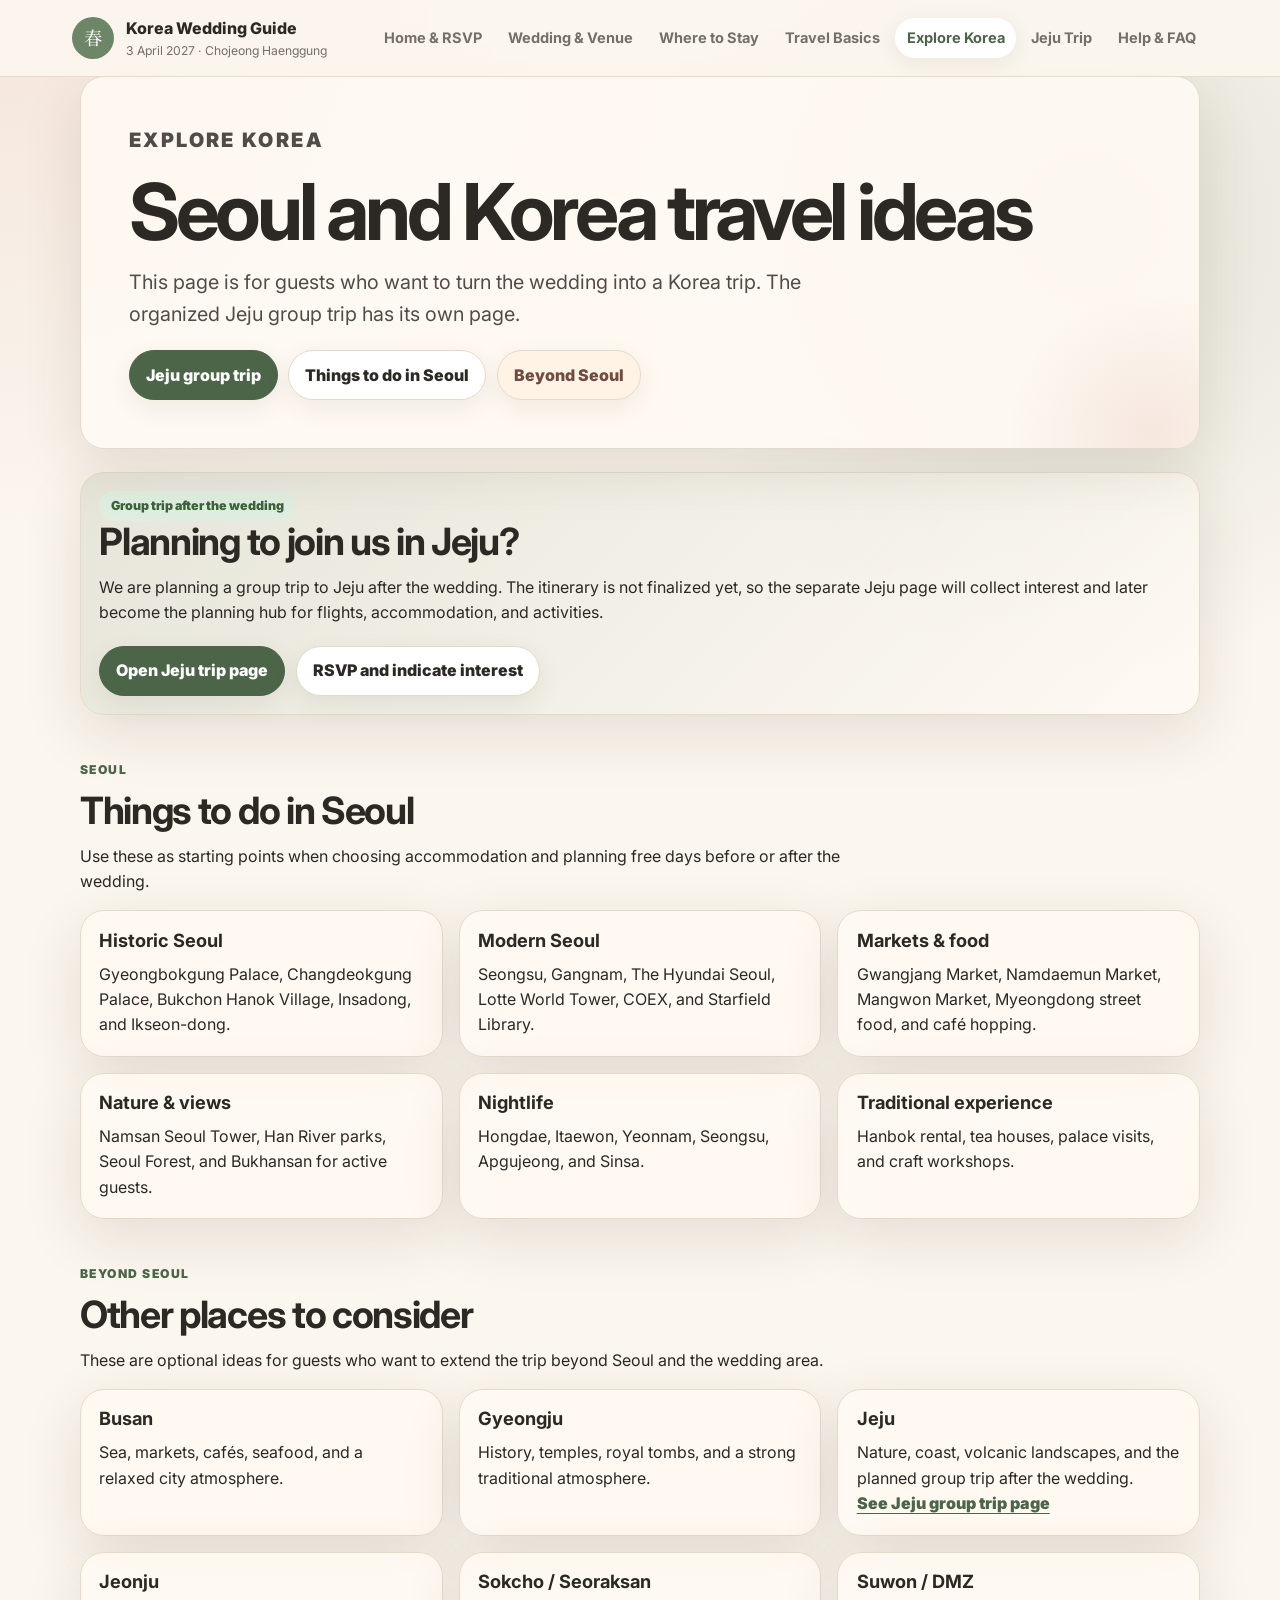
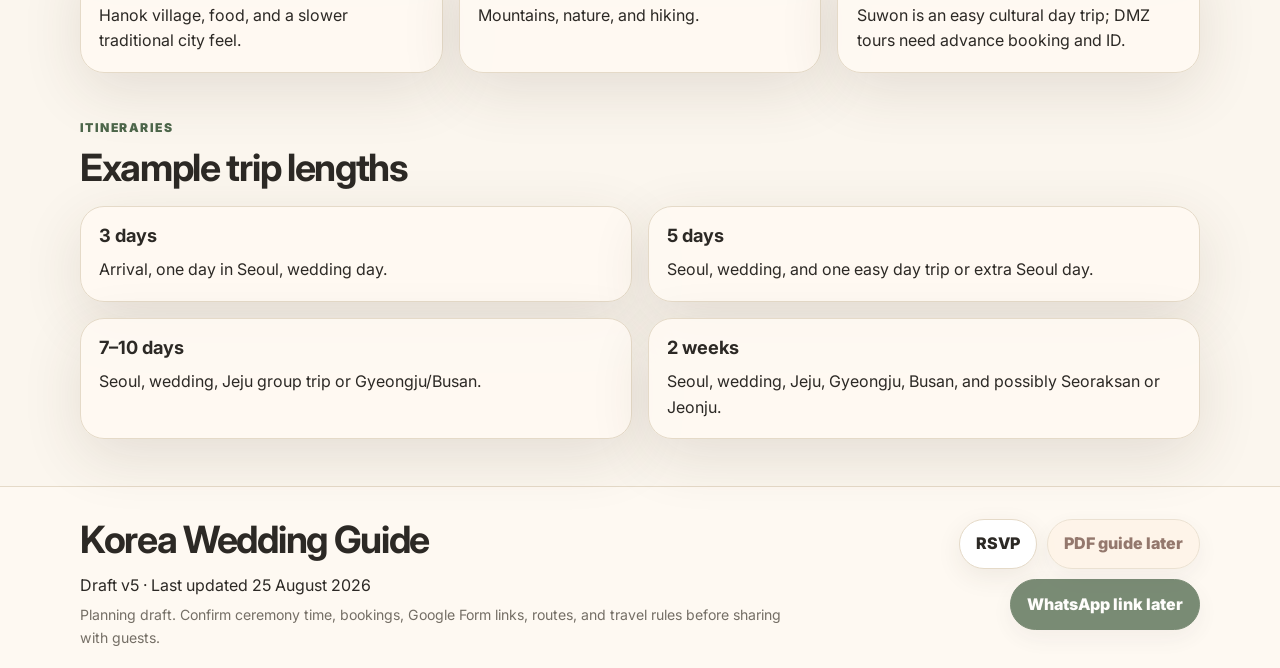
==== commit 71e623cd: "Add files via upload" ====
--- a/explore.html
+++ b/explore.html
@@ -30,6 +30,7 @@
 <a href="stay.html">Where to Stay</a>
 <a href="travel.html">Travel Basics</a>
 <a href="explore.html" aria-current="page">Explore Korea</a>
+<a href="jeju.html">Jeju Trip</a>
 <a href="help.html">Help & FAQ</a>
       </div>
     </nav>
@@ -39,67 +40,22 @@
     
 <section class="page-hero section-shell">
   <p class="eyebrow">Explore Korea</p>
-  <h1>Seoul, Korea travel, and the Jeju trip</h1>
-  <p>This page is for guests who want to turn the wedding into a Korea trip.</p>
-  <div class="button-row"><a class="button button-primary" href="#jeju-trip">Jeju trip interest form</a><a class="button" href="#seoul">Things to do in Seoul</a><a class="button button-soft" href="#beyond-seoul">Beyond Seoul</a></div>
+  <h1>Seoul and Korea travel ideas</h1>
+  <p>This page is for guests who want to turn the wedding into a Korea trip. The organized Jeju group trip has its own page.</p>
+  <div class="button-row"><a class="button button-primary" href="jeju.html">Jeju group trip</a><a class="button" href="#seoul">Things to do in Seoul</a><a class="button button-soft" href="#beyond-seoul">Beyond Seoul</a></div>
 </section>
 
-<section class="section-shell section" id="jeju-trip">
-  <div class="section-heading"><p class="eyebrow">Group trip after the wedding</p><h2>Jeju trip</h2><p>We would like to organize a Jeju trip together after the wedding day. The itinerary is not planned yet, but we need to know who is interested so we can estimate flights, accommodation, rooms, and timing.</p></div>
-  <div class="feature-card">
-    <div>
-      <h3>Jeju planning notes</h3>
-      <p>Jeju is best planned as a short domestic flight trip from Seoul, Cheongju, or another Korean airport depending on the final group route. We will update this section once the dates and itinerary become clearer.</p>
-      <ul class="clean-list">
-        <li>Possible length: to be confirmed</li>
-        <li>Flights: to be planned after participation estimate</li>
-        <li>Accommodation: to be planned based on group size and room preferences</li>
-        <li>Activities: nature, coast, food, cafés, easy sightseeing</li>
-      </ul>
-    </div>
-  </div>
-  <div class="rsvp-card form-card" id="jeju-form">
-    <h3>Jeju trip interest form</h3>
-    <div class="google-form-panel">
-      <div class="form-placeholder">
-        <span class="pill green">Google Forms</span>
-        <h3>Jeju trip form link coming soon</h3>
-        <p>Use this area for a separate Jeju planning form, or link to the same RSVP form if you prefer to collect everything in one place.</p>
-        <div class="button-row compact-buttons">
-          <a class="button button-primary" href="#" aria-disabled="true">Open Jeju Google Form</a>
-          <a class="button" href="index.html#rsvp">RSVP form</a>
-        </div>
-      </div>
-      <div class="form-summary">
-        <h3>Questions to include in the Jeju form</h3>
-        <ul class="clean-list two-column-list">
-          <li>Names of people interested in Jeju</li>
-          <li>Number of people</li>
-          <li>Interest level: yes / maybe / no</li>
-          <li>Approximate availability after the wedding</li>
-          <li>Accommodation preferences or notes</li>
-          <li>Best contact for follow-up</li>
-        </ul>
-      </div>
-      <!-- Optional embedded Google Form iframe goes here. -->
-    </div>
-  </div>
-</section>
-
-<section class="section-shell section" id="culture">
-  <div class="section-heading"><p class="eyebrow">Culture</p><h2>Korean manners & etiquette</h2></div>
-  <div class="cards three">
-    <article class="info-card"><h3>Greetings</h3><p>A light bow or handshake is fine. The stereotypical “praying hands” greeting is not Korean and can feel offensive, so please avoid it.</p></article>
-    <article class="info-card"><h3>Two hands</h3><p>Giving or receiving something with two hands feels polite, especially with older people.</p></article>
-    <article class="info-card"><h3>Shoes</h3><p>Remove shoes in homes and some traditional indoor spaces.</p></article>
-    <article class="info-card"><h3>Public transport</h3><p>Keep voices low, queue, and avoid phone calls on trains or buses.</p></article>
-    <article class="info-card"><h3>Photos</h3><p>Ask before taking close photos of people. At the wedding, follow any announcement from the families or venue.</p></article>
-    <article class="info-card"><h3>Trash</h3><p>Public bins can be limited. Keep small trash with you until you find a bin.</p></article>
-  </div>
+<section class="section-shell section">
+  <article class="feature-card">
+    <span class="pill green">Group trip after the wedding</span>
+    <h2>Planning to join us in Jeju?</h2>
+    <p>We are planning a group trip to Jeju after the wedding. The itinerary is not finalized yet, so the separate Jeju page will collect interest and later become the planning hub for flights, accommodation, and activities.</p>
+    <div class="button-row"><a class="button button-primary" href="jeju.html">Open Jeju trip page</a><a class="button" href="index.html#rsvp">RSVP and indicate interest</a></div>
+  </article>
 </section>
 
 <section class="section-shell section" id="seoul">
-  <div class="section-heading"><p class="eyebrow">Seoul</p><h2>Things to do in Seoul</h2></div>
+  <div class="section-heading"><p class="eyebrow">Seoul</p><h2>Things to do in Seoul</h2><p>Use these as starting points when choosing accommodation and planning free days before or after the wedding.</p></div>
   <div class="cards three">
     <article class="info-card"><h3>Historic Seoul</h3><p>Gyeongbokgung Palace, Changdeokgung Palace, Bukchon Hanok Village, Insadong, and Ikseon-dong.</p></article>
     <article class="info-card"><h3>Modern Seoul</h3><p>Seongsu, Gangnam, The Hyundai Seoul, Lotte World Tower, COEX, and Starfield Library.</p></article>
@@ -111,11 +67,11 @@
 </section>
 
 <section class="section-shell section" id="beyond-seoul">
-  <div class="section-heading"><p class="eyebrow">Beyond Seoul</p><h2>Other places to consider</h2></div>
+  <div class="section-heading"><p class="eyebrow">Beyond Seoul</p><h2>Other places to consider</h2><p>These are optional ideas for guests who want to extend the trip beyond Seoul and the wedding area.</p></div>
   <div class="cards three">
     <article class="info-card"><h3>Busan</h3><p>Sea, markets, cafés, seafood, and a relaxed city atmosphere.</p></article>
     <article class="info-card"><h3>Gyeongju</h3><p>History, temples, royal tombs, and a strong traditional atmosphere.</p></article>
-    <article class="info-card"><h3>Jeju</h3><p>Nature, coast, volcanic landscapes, and the planned group trip after the wedding.</p></article>
+    <article class="info-card"><h3>Jeju</h3><p>Nature, coast, volcanic landscapes, and the planned group trip after the wedding.</p><a class="text-button" href="jeju.html">See Jeju group trip page</a></article>
     <article class="info-card"><h3>Jeonju</h3><p>Hanok village, food, and a slower traditional city feel.</p></article>
     <article class="info-card"><h3>Sokcho / Seoraksan</h3><p>Mountains, nature, and hiking.</p></article>
     <article class="info-card"><h3>Suwon / DMZ</h3><p>Suwon is an easy cultural day trip; DMZ tours need advance booking and ID.</p></article>
@@ -127,7 +83,7 @@
   <div class="cards two">
     <article class="info-card"><h3>3 days</h3><p>Arrival, one day in Seoul, wedding day.</p></article>
     <article class="info-card"><h3>5 days</h3><p>Seoul, wedding, and one easy day trip or extra Seoul day.</p></article>
-    <article class="info-card"><h3>7–10 days</h3><p>Seoul, wedding, Jeju or Gyeongju/Busan.</p></article>
+    <article class="info-card"><h3>7–10 days</h3><p>Seoul, wedding, Jeju group trip or Gyeongju/Busan.</p></article>
     <article class="info-card"><h3>2 weeks</h3><p>Seoul, wedding, Jeju, Gyeongju, Busan, and possibly Seoraksan or Jeonju.</p></article>
   </div>
 </section>
@@ -138,7 +94,7 @@
     <div class="section-shell footer-grid">
       <div>
         <h2>Korea Wedding Guide</h2>
-        <p>Draft v4 · Last updated 25 August 2026</p>
+        <p>Draft v5 · Last updated 25 August 2026</p>
         <p class="microcopy">Planning draft. Confirm ceremony time, bookings, Google Form links, routes, and travel rules before sharing with guests.</p>
       </div>
       <div class="footer-actions">
--- a/styles.css
+++ b/styles.css
@@ -77,7 +77,7 @@
 .hero-content:before,.page-hero:before{content:"";position:absolute;inset:auto -6rem -8rem auto;width:18rem;height:18rem;background:radial-gradient(circle,rgba(214,154,139,.18),transparent 70%);pointer-events:none}
 .hero-card{padding:1.3rem;align-self:stretch}
 .eyebrow,.card-kicker{font-size:.76rem;text-transform:uppercase;letter-spacing:.12em;color:var(--sage-dark);font-weight:900;margin:0 0 .65rem}
-h1,h2,h3{line-height:1.14;margin:0 0 .7rem}h1{font-size:clamp(2.15rem,7vw,4.9rem);letter-spacing:-.055em}h2{font-size:clamp(1.45rem,4vw,2.35rem);letter-spacing:-.035em}h3{font-size:1.14rem}p{margin:.4rem 0 0}.hero-text,.page-hero p{font-size:clamp(1.04rem,2.4vw,1.24rem);color:#514c45;max-width:62ch}.button-row{display:flex;flex-wrap:wrap;gap:.65rem;margin-top:1.25rem}.button{display:inline-flex;align-items:center;justify-content:center;min-height:44px;padding:.72rem 1rem;border-radius:999px;border:1px solid var(--line);background:#fff;text-decoration:none;font-weight:850;color:var(--ink);box-shadow:0 8px 26px rgba(69,53,33,.08);cursor:pointer;max-width:100%;text-align:center}.button-primary{background:var(--sage-dark);color:#fff;border-color:var(--sage-dark)}.button-soft{background:var(--paper-strong);color:#704c40}.button-whatsapp{background:#e7f6ec;border-color:#bcdcc7;color:#205b37}.button[aria-disabled="true"]{opacity:.74;cursor:not-allowed}.button.mini{min-height:38px;padding:.58rem .82rem;font-size:.9rem}.text-button{border:0;background:transparent;color:var(--sage-dark);font-weight:900;text-decoration:underline;text-underline-offset:4px;padding:0;cursor:pointer}.quick-facts{margin:0;display:grid;gap:.68rem}.quick-facts div{padding:.75rem .8rem;background:#fff;border-radius:18px;border:1px solid var(--line)}.quick-facts dt{font-size:.74rem;color:var(--muted);font-weight:800;text-transform:uppercase;letter-spacing:.08em}.quick-facts dd{margin:0;font-weight:850}.quick-facts.compact div{padding:.65rem}.microcopy{font-size:.88rem;color:var(--muted)}.section{padding:1.4rem 0}.section-heading{margin-bottom:1rem;max-width:780px}.intro-grid{display:grid;grid-template-columns:1.05fr .95fr .8fr;gap:1rem;padding:1rem 0 1.4rem}.cards,.page-grid{display:grid;gap:1rem}.cards.two,.form-grid.two{grid-template-columns:repeat(2,minmax(0,1fr))}.cards.three,.page-grid.three{grid-template-columns:repeat(3,minmax(0,1fr))}.info-card,.page-card,.rsvp-card,.map-card,.feature-card,.checklist-card{padding:1.15rem;min-width:0}.highlight-card{background:linear-gradient(135deg,rgba(110,134,104,.14),rgba(255,250,243,.96))}.icon{font-size:1.55rem}.address-line{font-weight:800;color:var(--sage-dark);word-break:keep-all}.stacked-buttons{display:grid;gap:.55rem;margin-top:.9rem}.page-card a{text-decoration:none}.page-card a:hover{text-decoration:underline}.deadline-strip{display:flex;align-items:center;gap:.75rem;flex-wrap:wrap;margin-bottom:1rem}.pill{display:inline-flex;align-items:center;border-radius:999px;padding:.32rem .72rem;font-size:.78rem;font-weight:900}.pill.blush{background:#f5ddd7;color:#7b4038}.pill.green{background:#dfeee0;color:#3d633b}.guide-form{display:grid;gap:1rem}.guide-form label{display:grid;gap:.32rem;font-weight:800}.guide-form input,.guide-form textarea{width:100%;border:1px solid var(--line);border-radius:16px;background:#fff;padding:.86rem;color:var(--ink);min-width:0}.guide-form textarea{resize:vertical}.guide-form fieldset{border:1px solid var(--line);border-radius:18px;padding:.9rem;background:#fff}.guide-form legend{font-weight:900}.radio-row{display:flex!important;grid-template-columns:auto 1fr;align-items:center;gap:.55rem;font-weight:650;margin:.35rem 0}.radio-row input{width:auto}.hidden{position:absolute!important;width:1px;height:1px;padding:0;margin:-1px;overflow:hidden;clip:rect(0,0,0,0);white-space:nowrap;border:0}.map-card{margin-top:1rem;background:linear-gradient(135deg,#fffaf3,#fff1e8)}.korean-big{font-family:"Noto Serif KR",serif;font-size:clamp(1.2rem,4vw,2rem);font-weight:700;line-height:1.35;word-break:keep-all}.feature-card{background:linear-gradient(135deg,rgba(110,134,104,.15),rgba(255,250,243,.94))}.clean-list{margin:.8rem 0 0;padding-left:1.2rem}.checklist-card{display:grid;gap:.72rem}.checklist-card label{display:flex;gap:.65rem;align-items:flex-start}.checklist-card input{margin-top:.25rem;accent-color:var(--sage)}.rate-card{background:linear-gradient(135deg,rgba(182,139,66,.15),#fffaf3)}.rate-display{font-size:clamp(2rem,8vw,3.4rem);font-weight:900;color:var(--sage-dark);line-height:1.05}.phrase-list{display:grid;gap:.8rem}.phrase-list article{display:grid;grid-template-columns:1fr 1fr 1fr;gap:.75rem;align-items:center;padding:.9rem}.phrase-list span{font-family:"Noto Serif KR",serif;font-size:1.2rem;font-weight:700}.phrase-list em{color:var(--muted);font-style:normal}.faq-list{display:grid;gap:.75rem}.faq-list details{padding:.95rem 1.1rem}.faq-list summary{font-weight:900;cursor:pointer}.big-number{font-size:2.5rem;font-weight:900;color:var(--sage-dark);line-height:1}.site-footer{padding:2rem 0 1.2rem;margin-top:1.5rem;background:rgba(255,250,243,.76);border-top:1px solid var(--line)}.footer-grid{display:flex;justify-content:space-between;gap:1rem;align-items:flex-start}.footer-actions{display:flex;gap:.65rem;flex-wrap:wrap;justify-content:flex-end}.toast{position:fixed;left:50%;bottom:1rem;transform:translateX(-50%) translateY(120%);background:var(--ink);color:#fff;border-radius:999px;padding:.75rem 1rem;font-weight:800;z-index:2000;transition:.25s ease;box-shadow:var(--shadow);max-width:calc(100vw - 32px);text-align:center}.toast.show{transform:translateX(-50%) translateY(0)}
+h1,h2,h3{line-height:1.14;margin:0 0 .7rem}h1{font-size:clamp(2.15rem,7vw,4.9rem);letter-spacing:-.055em}h2{font-size:clamp(1.45rem,4vw,2.35rem);letter-spacing:-.035em}h3{font-size:1.14rem}p{margin:.4rem 0 0}.hero-text,.page-hero p{font-size:clamp(1.04rem,2.4vw,1.24rem);color:#514c45;max-width:62ch}.button-row{display:flex;flex-wrap:wrap;gap:.65rem;margin-top:1.25rem}.button{display:inline-flex;align-items:center;justify-content:center;min-height:44px;padding:.72rem 1rem;border-radius:999px;border:1px solid var(--line);background:#fff;text-decoration:none;font-weight:850;color:var(--ink);box-shadow:0 8px 26px rgba(69,53,33,.08);cursor:pointer;max-width:100%;text-align:center}.button-primary{background:var(--sage-dark);color:#fff;border-color:var(--sage-dark)}.button-soft{background:var(--paper-strong);color:#704c40}.button-whatsapp{background:#e7f6ec;border-color:#bcdcc7;color:#205b37}.button[aria-disabled="true"]{opacity:.74;cursor:not-allowed}.button.mini{min-height:38px;padding:.58rem .82rem;font-size:.9rem}.text-button{border:0;background:transparent;color:var(--sage-dark);font-weight:900;text-decoration:underline;text-underline-offset:4px;padding:0;cursor:pointer}.quick-facts{margin:0;display:grid;gap:.68rem}.quick-facts div{padding:.75rem .8rem;background:#fff;border-radius:18px;border:1px solid var(--line)}.quick-facts dt{font-size:.74rem;color:var(--muted);font-weight:800;text-transform:uppercase;letter-spacing:.08em}.quick-facts dd{margin:0;font-weight:850}.quick-facts.compact div{padding:.65rem}.microcopy{font-size:.88rem;color:var(--muted)}.section{padding:1.4rem 0}.section-heading{margin-bottom:1rem;max-width:780px}.intro-grid{display:grid;grid-template-columns:1.05fr .95fr .8fr;gap:1rem;padding:1rem 0 1.4rem}.cards,.page-grid{display:grid;gap:1rem}.cards.two,.form-grid.two{grid-template-columns:repeat(2,minmax(0,1fr))}.cards.three,.page-grid.three{grid-template-columns:repeat(3,minmax(0,1fr))}.info-card,.page-card,.rsvp-card,.map-card,.feature-card,.checklist-card{padding:1.15rem;min-width:0}.highlight-card{background:linear-gradient(135deg,rgba(110,134,104,.14),rgba(255,250,243,.96))}.icon{font-size:1.55rem}.address-line{font-weight:800;color:var(--sage-dark);word-break:keep-all}.stacked-buttons{display:grid;gap:.55rem;margin-top:.9rem}.page-card a{text-decoration:none}.page-card a:hover{text-decoration:underline}.deadline-strip{display:flex;align-items:center;gap:.75rem;flex-wrap:wrap;margin-bottom:1rem}.pill{display:inline-flex;align-items:center;border-radius:999px;padding:.32rem .72rem;font-size:.78rem;font-weight:900}.pill.blush{background:#f5ddd7;color:#7b4038}.pill.green{background:#dfeee0;color:#3d633b}.guide-form{display:grid;gap:1rem}.guide-form label{display:grid;gap:.32rem;font-weight:800}.guide-form input,.guide-form textarea{width:100%;border:1px solid var(--line);border-radius:16px;background:#fff;padding:.86rem;color:var(--ink);min-width:0}.guide-form textarea{resize:vertical}.guide-form fieldset{border:1px solid var(--line);border-radius:18px;padding:.9rem;background:#fff}.guide-form legend{font-weight:900}.radio-row{display:flex!important;grid-template-columns:auto 1fr;align-items:center;gap:.55rem;font-weight:650;margin:.35rem 0}.radio-row input{width:auto}.hidden{position:absolute!important;width:1px;height:1px;padding:0;margin:-1px;overflow:hidden;clip:rect(0,0,0,0);white-space:nowrap;border:0}.map-card{margin-top:1rem;background:linear-gradient(135deg,#fffaf3,#fff1e8)}.korean-big{font-family:"Noto Serif KR",serif;font-size:clamp(1.2rem,4vw,2rem);font-weight:700;line-height:1.35;word-break:keep-all}.feature-card{background:linear-gradient(135deg,rgba(110,134,104,.15),rgba(255,250,243,.94))}.clean-list{margin:.8rem 0 0;padding-left:1.2rem}.checklist-card{display:grid;gap:.72rem}.checklist-card label{display:flex;gap:.65rem;align-items:flex-start}.checklist-card input{margin-top:.25rem;accent-color:var(--sage)}.rate-card{background:linear-gradient(135deg,rgba(182,139,66,.15),#fffaf3)}.rate-display{font-size:clamp(2rem,8vw,3.4rem);font-weight:900;color:var(--sage-dark);line-height:1.05}.phrase-list{display:grid;gap:.8rem}.phrase-list article{display:grid;grid-template-columns:1fr 1fr 1fr;gap:.75rem;align-items:center;padding:.9rem}.phrase-list span{font-family:"Noto Serif KR",serif;font-size:1.2rem;font-weight:700}.phrase-list em{color:var(--muted);font-style:normal}.faq-list{display:grid;gap:.75rem}.faq-list details{padding:.95rem 1.1rem}.faq-list summary{font-weight:900;cursor:pointer}.big-number{font-size:2.5rem;font-weight:900;color:var(--sage-dark);line-height:1}.site-footer{padding:2rem 0 1.2rem;margin-top:1.5rem;background:rgba(255,250,243,.76);border-top:1px solid var(--line)}.footer-grid{display:flex;justify-content:space-between;gap:1rem;align-items:flex-start}.footer-actions{display:flex;gap:.65rem;flex-wrap:wrap;justify-content:flex-end}.toast{position:fixed;left:50%;bottom:calc(1rem + env(safe-area-inset-bottom));transform:translateX(-50%) translateY(1rem);background:var(--ink);color:#fff;border-radius:999px;padding:.75rem 1rem;font-weight:800;z-index:2000;transition:.25s ease;box-shadow:var(--shadow);max-width:calc(100vw - 32px);text-align:center;opacity:0;visibility:hidden;pointer-events:none}.toast.show{transform:translateX(-50%) translateY(0);opacity:1;visibility:visible}
 @media (max-width: 940px){
   :root{--nav-h:68px}
   .nav{position:relative;min-height:var(--nav-h)}
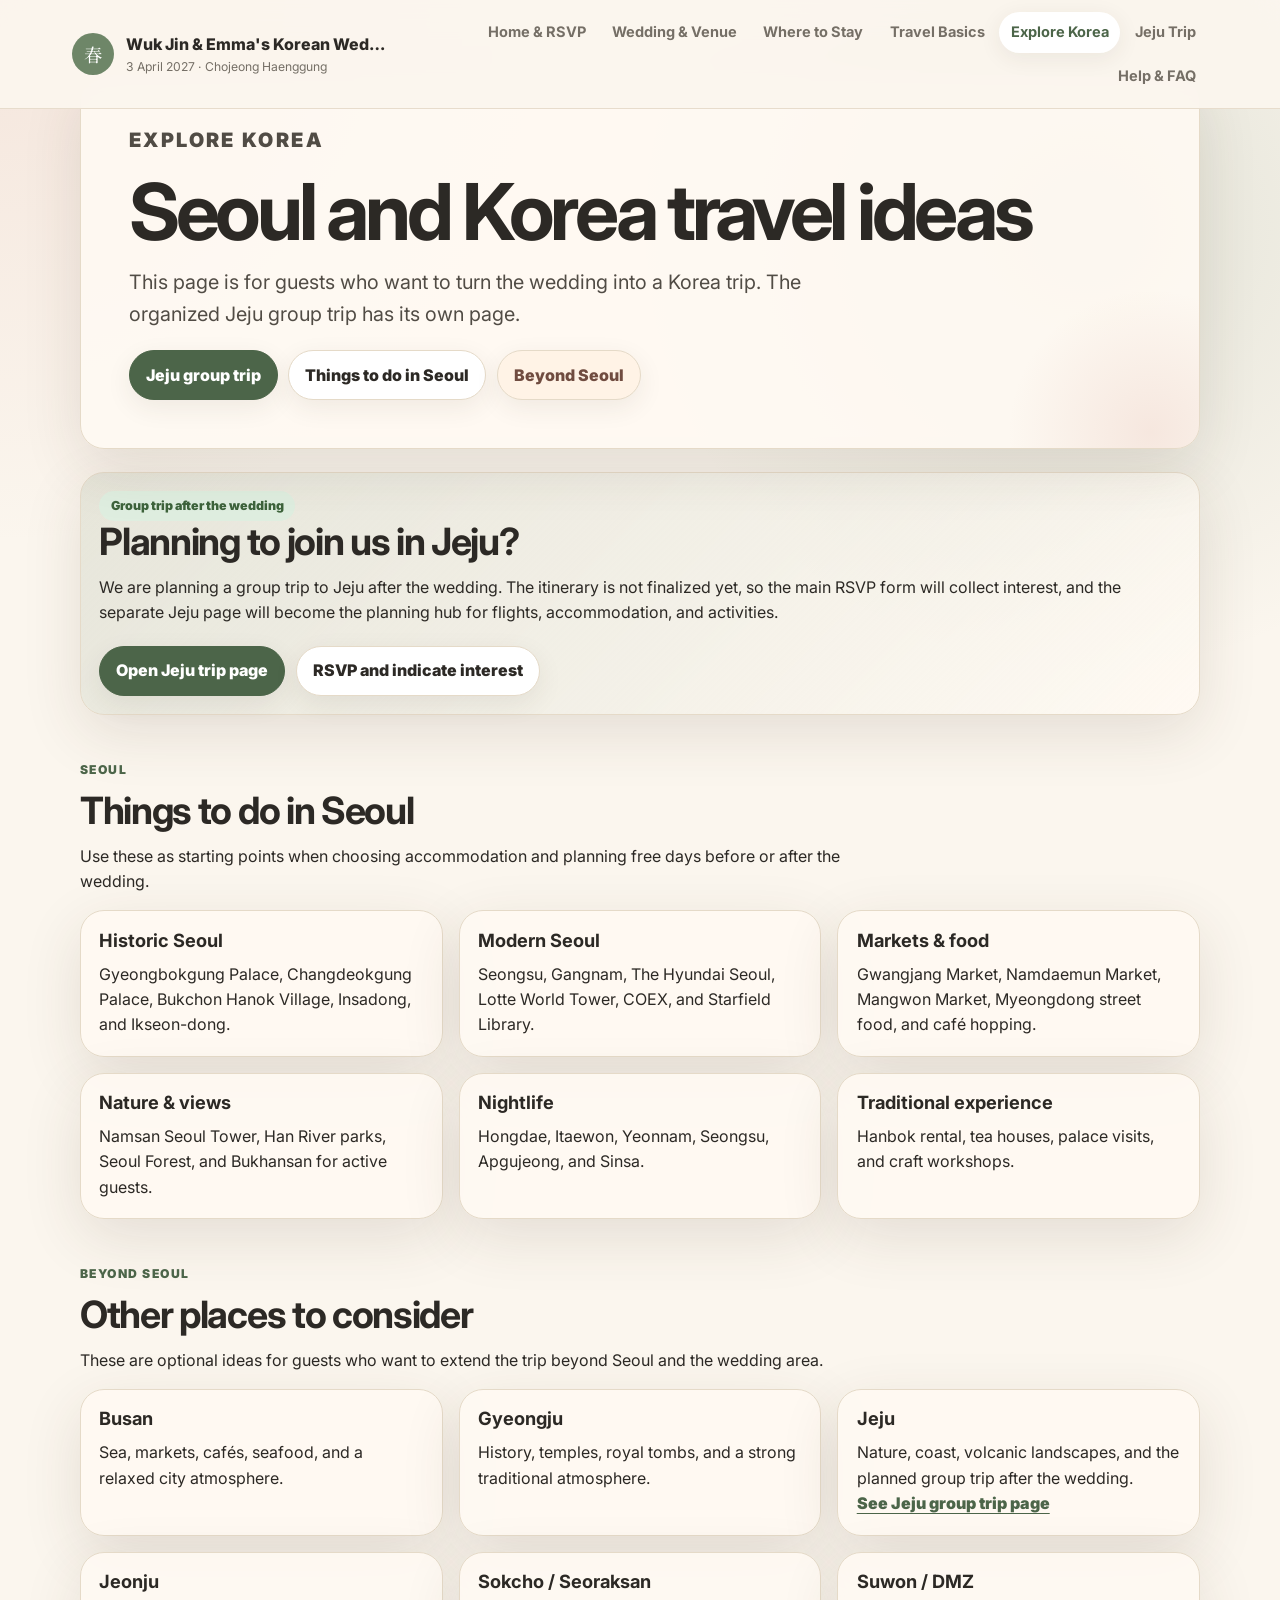
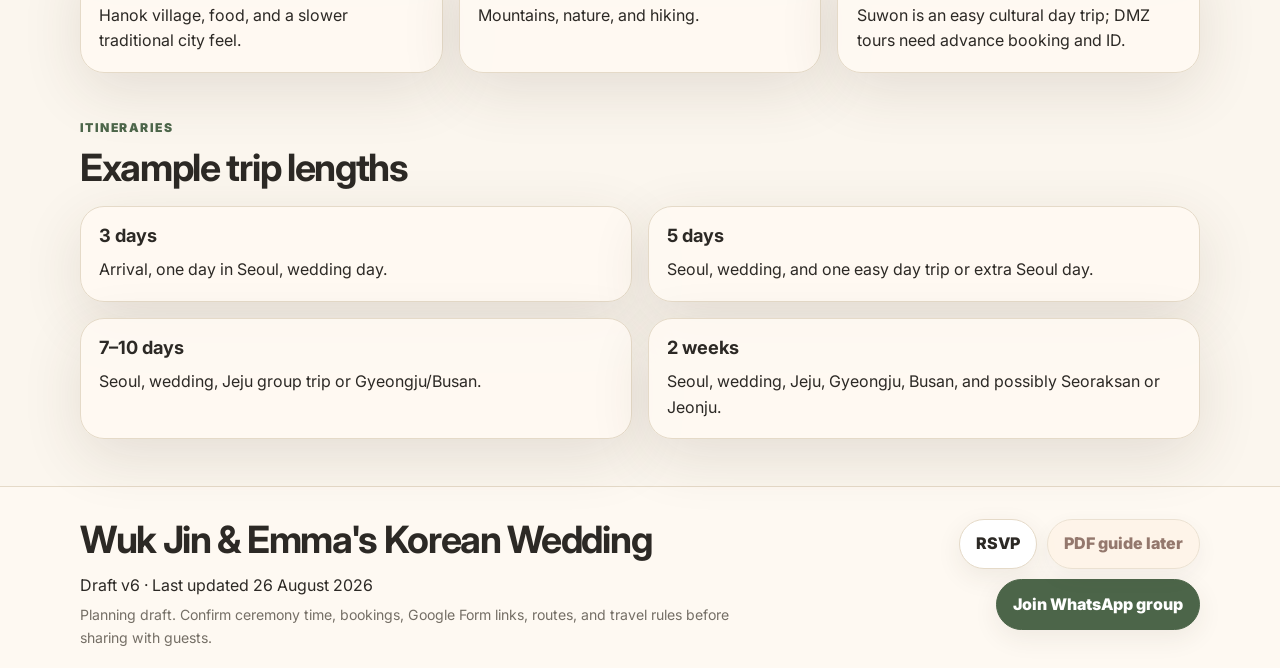
==== commit f9895069: "Add files via upload" ====
--- a/explore.html
+++ b/explore.html
@@ -5,7 +5,7 @@
   <meta name="viewport" content="width=device-width, initial-scale=1, viewport-fit=cover" />
   <meta name="robots" content="noindex, nofollow" />
   <meta name="description" content="Wedding travel guide for guests travelling from Europe to Korea." />
-  <title>Korea Wedding Guide · Explore Korea</title>
+  <title>Wuk Jin &amp; Emma's Korean Wedding · Explore Korea</title>
   <link rel="preconnect" href="https://fonts.googleapis.com">
   <link rel="preconnect" href="https://fonts.gstatic.com" crossorigin>
   <link href="https://fonts.googleapis.com/css2?family=Inter:wght@400;500;600;700;800&family=Noto+Serif+KR:wght@500;700&display=swap" rel="stylesheet">
@@ -19,7 +19,7 @@
       <a class="brand" href="index.html" aria-label="Go to home page">
         <span class="brand-mark" aria-hidden="true">春</span>
         <span class="brand-text">
-          <strong>Korea Wedding Guide</strong>
+          <strong>Wuk Jin &amp; Emma's Korean Wedding</strong>
           <small>3 April 2027 · Chojeong Haenggung</small>
         </span>
       </a>
@@ -49,7 +49,7 @@
   <article class="feature-card">
     <span class="pill green">Group trip after the wedding</span>
     <h2>Planning to join us in Jeju?</h2>
-    <p>We are planning a group trip to Jeju after the wedding. The itinerary is not finalized yet, so the separate Jeju page will collect interest and later become the planning hub for flights, accommodation, and activities.</p>
+    <p>We are planning a group trip to Jeju after the wedding. The itinerary is not finalized yet, so the main RSVP form will collect interest, and the separate Jeju page will become the planning hub for flights, accommodation, and activities.</p>
     <div class="button-row"><a class="button button-primary" href="jeju.html">Open Jeju trip page</a><a class="button" href="index.html#rsvp">RSVP and indicate interest</a></div>
   </article>
 </section>
@@ -93,14 +93,14 @@
   <footer class="site-footer">
     <div class="section-shell footer-grid">
       <div>
-        <h2>Korea Wedding Guide</h2>
-        <p>Draft v5 · Last updated 25 August 2026</p>
+        <h2>Wuk Jin &amp; Emma's Korean Wedding</h2>
+        <p>Draft v6 · Last updated 26 August 2026</p>
         <p class="microcopy">Planning draft. Confirm ceremony time, bookings, Google Form links, routes, and travel rules before sharing with guests.</p>
       </div>
       <div class="footer-actions">
         <a class="button" href="index.html#rsvp">RSVP</a>
         <a class="button button-soft" href="#" aria-disabled="true">PDF guide later</a>
-        <a class="button button-primary" href="#" aria-disabled="true">WhatsApp link later</a>
+        <a class="button button-primary" href="https://chat.whatsapp.com/J2dSPjKPdam8qmUr6eYeJn?s=cl&p=i&mlu=4" target="_blank" rel="noopener">Join WhatsApp group</a>
       </div>
     </div>
   </footer>
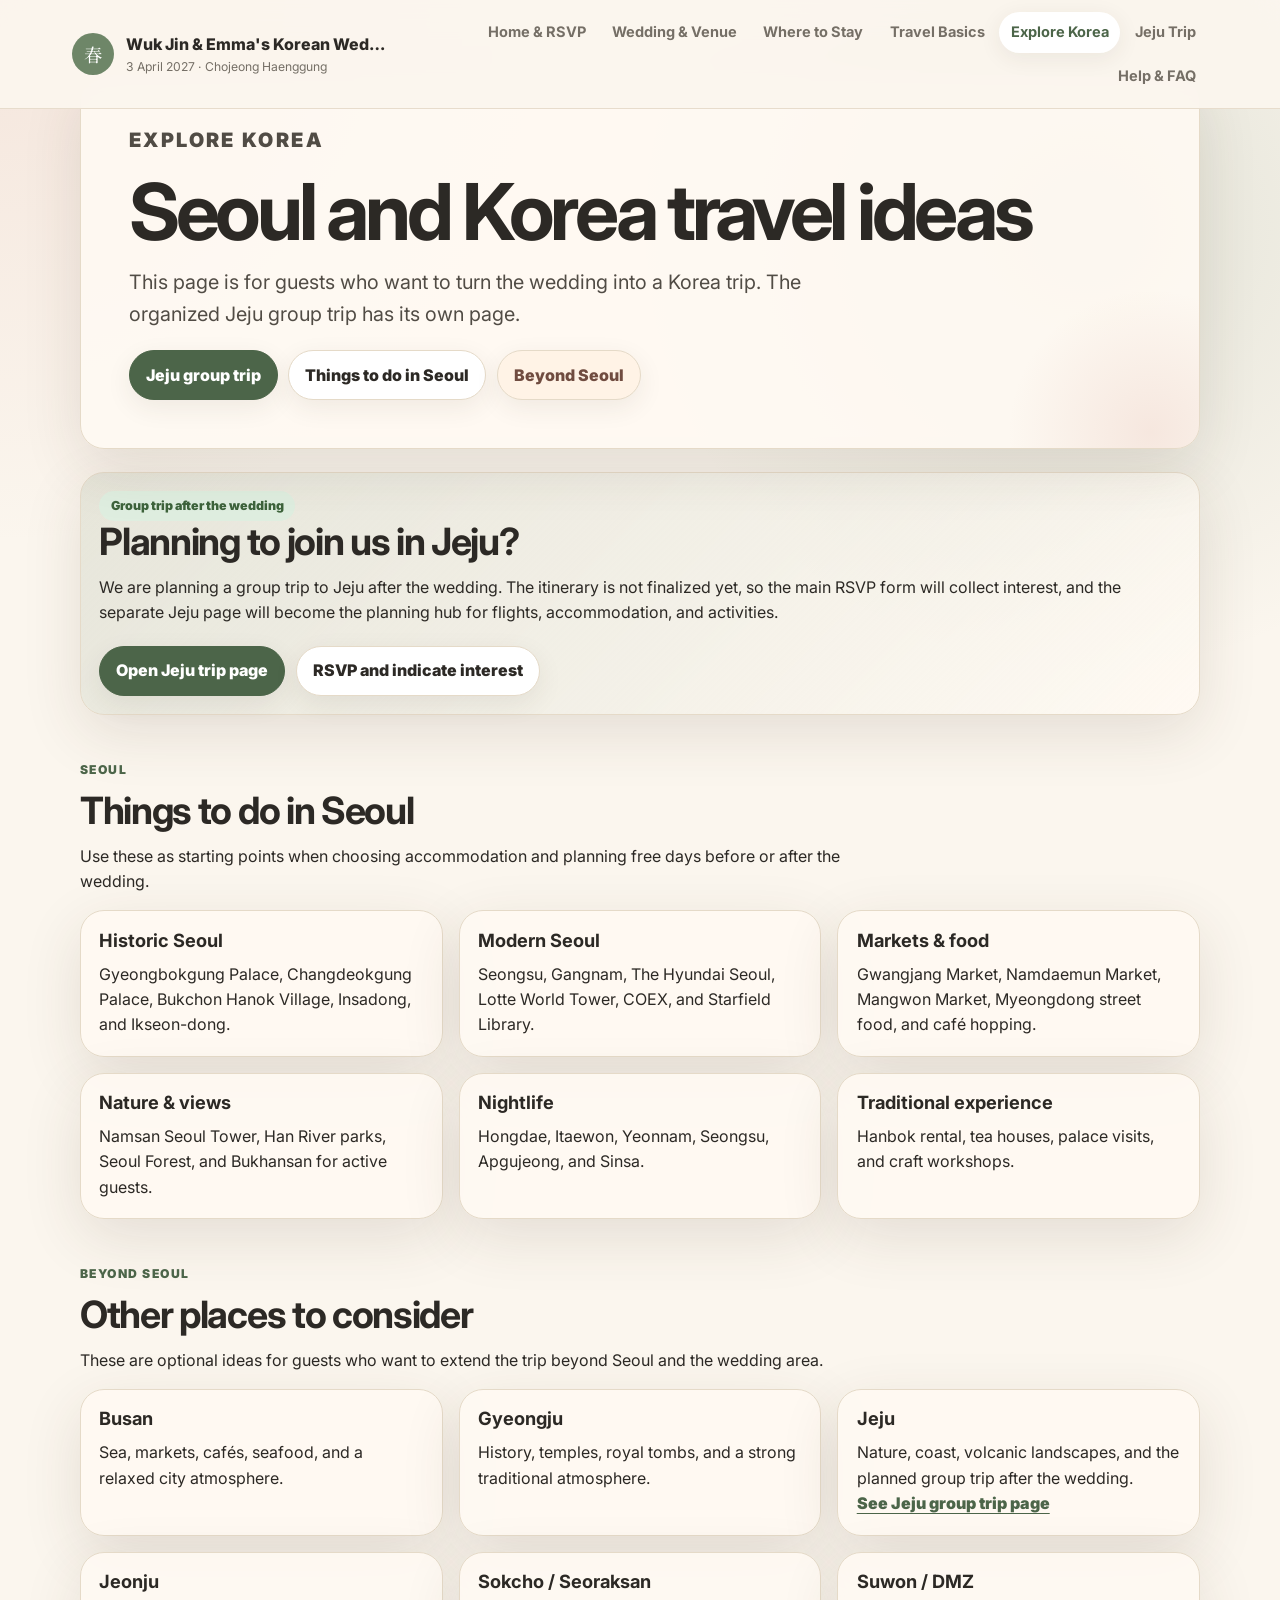
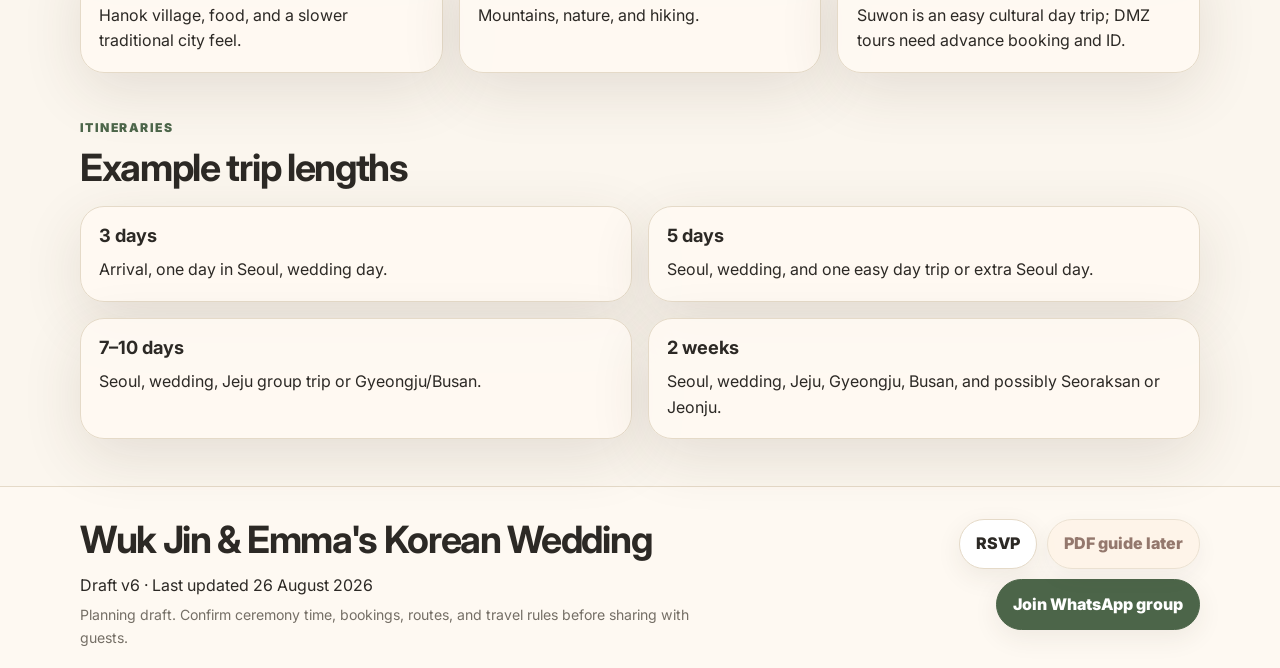
==== commit c211a788: "Add files via upload" ====
--- a/explore.html
+++ b/explore.html
@@ -95,7 +95,7 @@
       <div>
         <h2>Wuk Jin &amp; Emma's Korean Wedding</h2>
         <p>Draft v6 · Last updated 26 August 2026</p>
-        <p class="microcopy">Planning draft. Confirm ceremony time, bookings, Google Form links, routes, and travel rules before sharing with guests.</p>
+        <p class="microcopy">Planning draft. Confirm ceremony time, bookings, routes, and travel rules before sharing with guests.</p>
       </div>
       <div class="footer-actions">
         <a class="button" href="index.html#rsvp">RSVP</a>
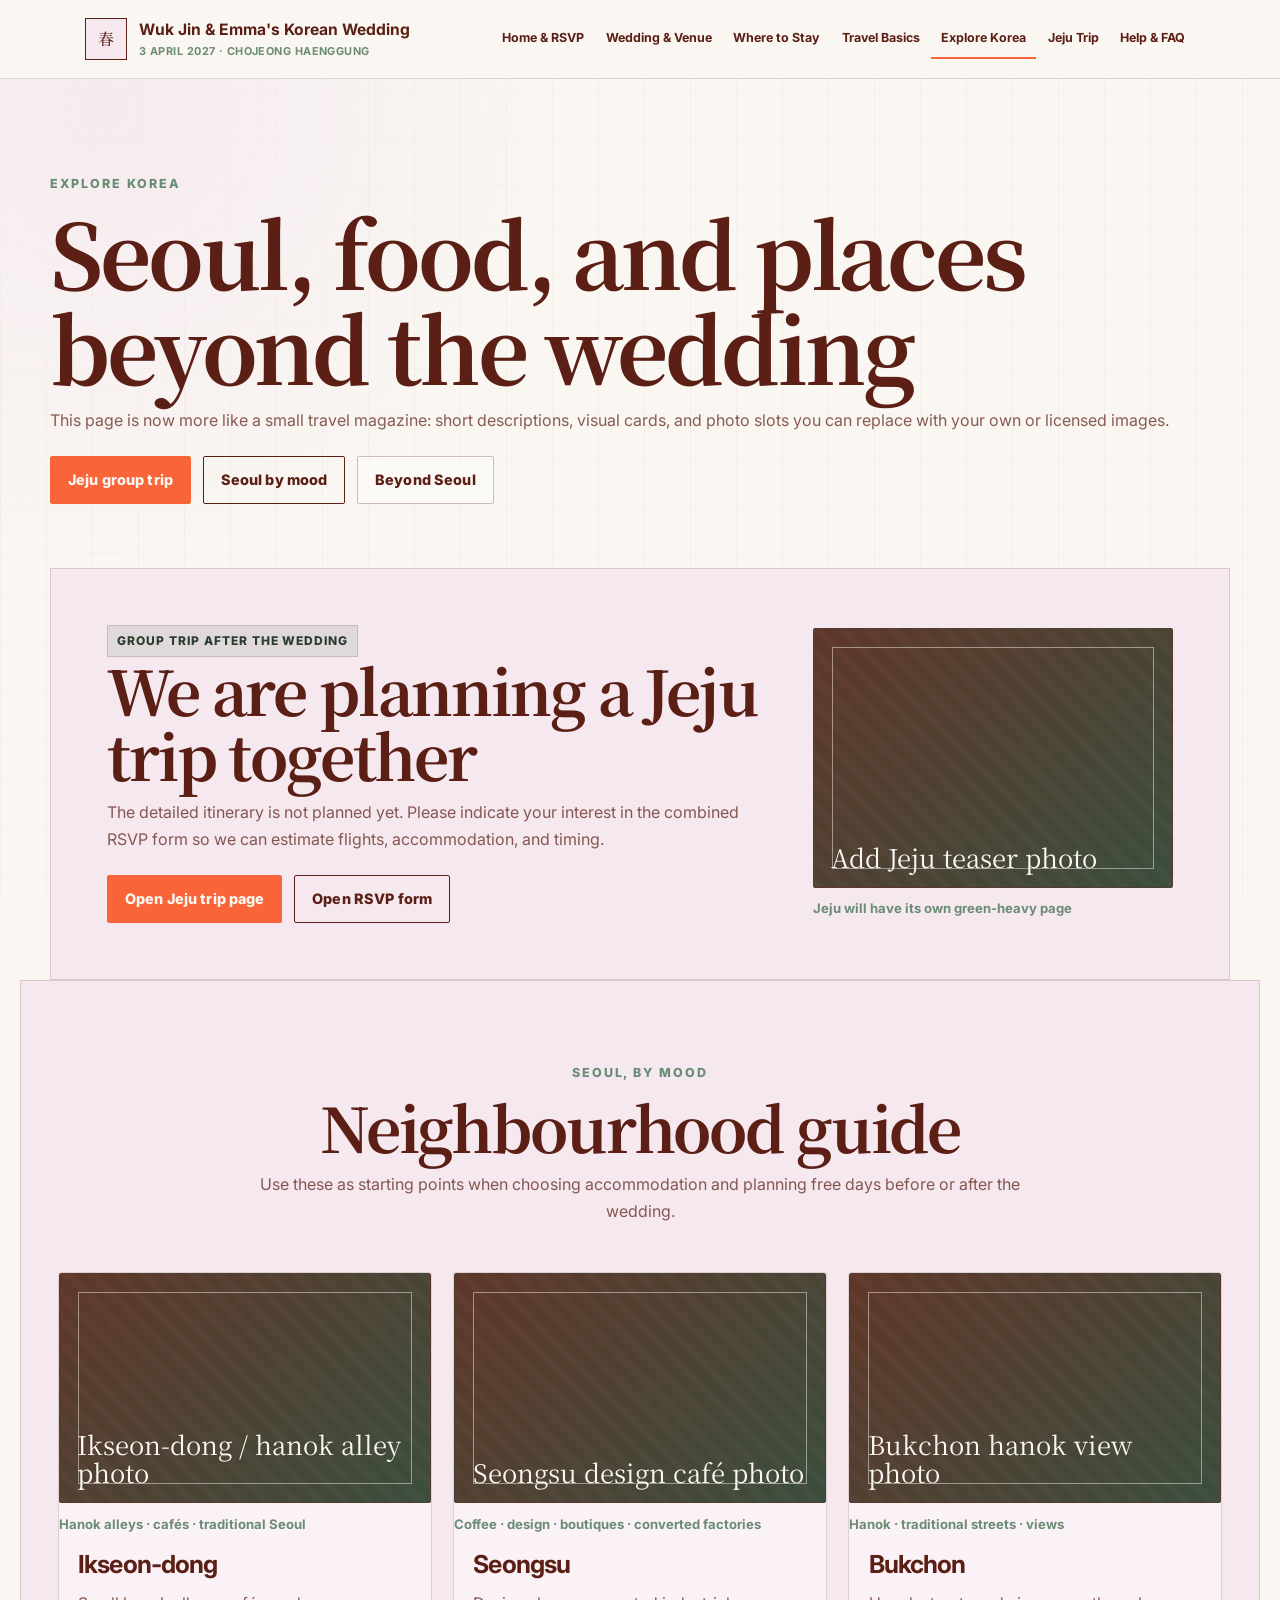
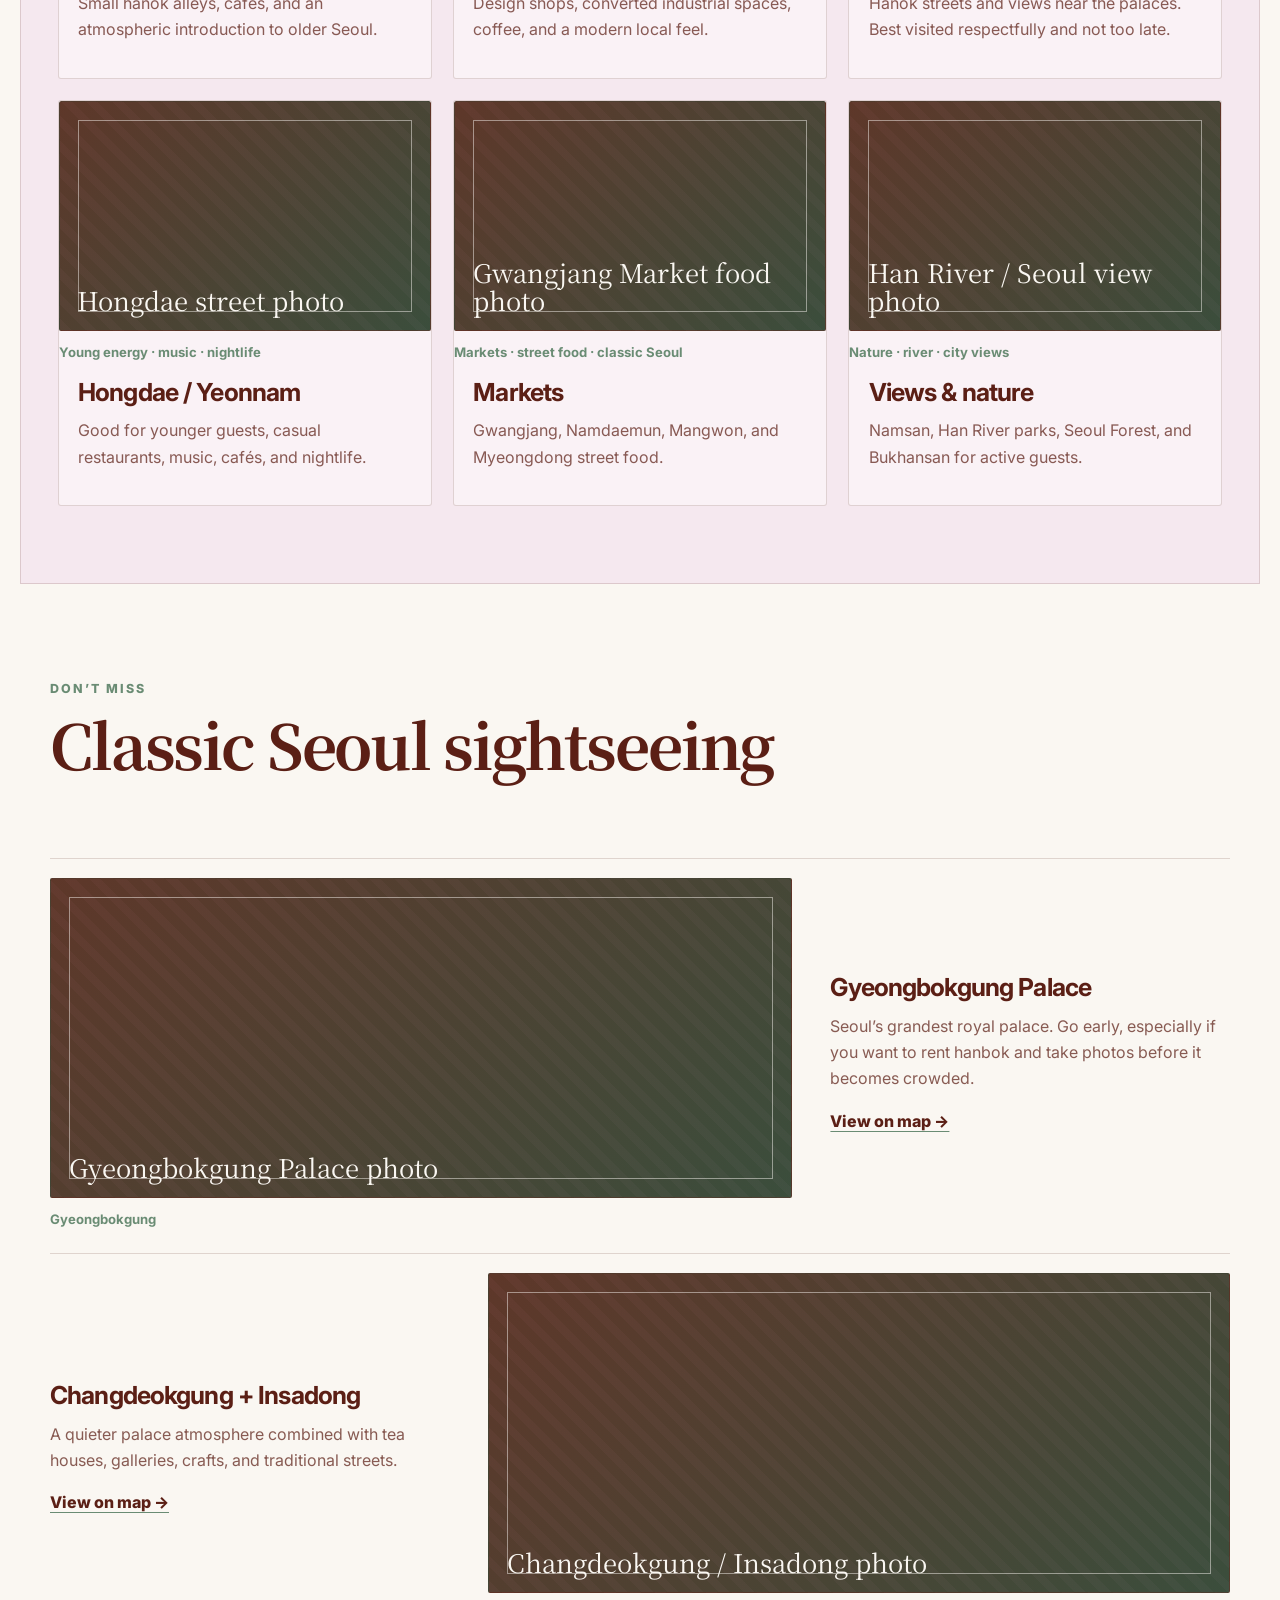
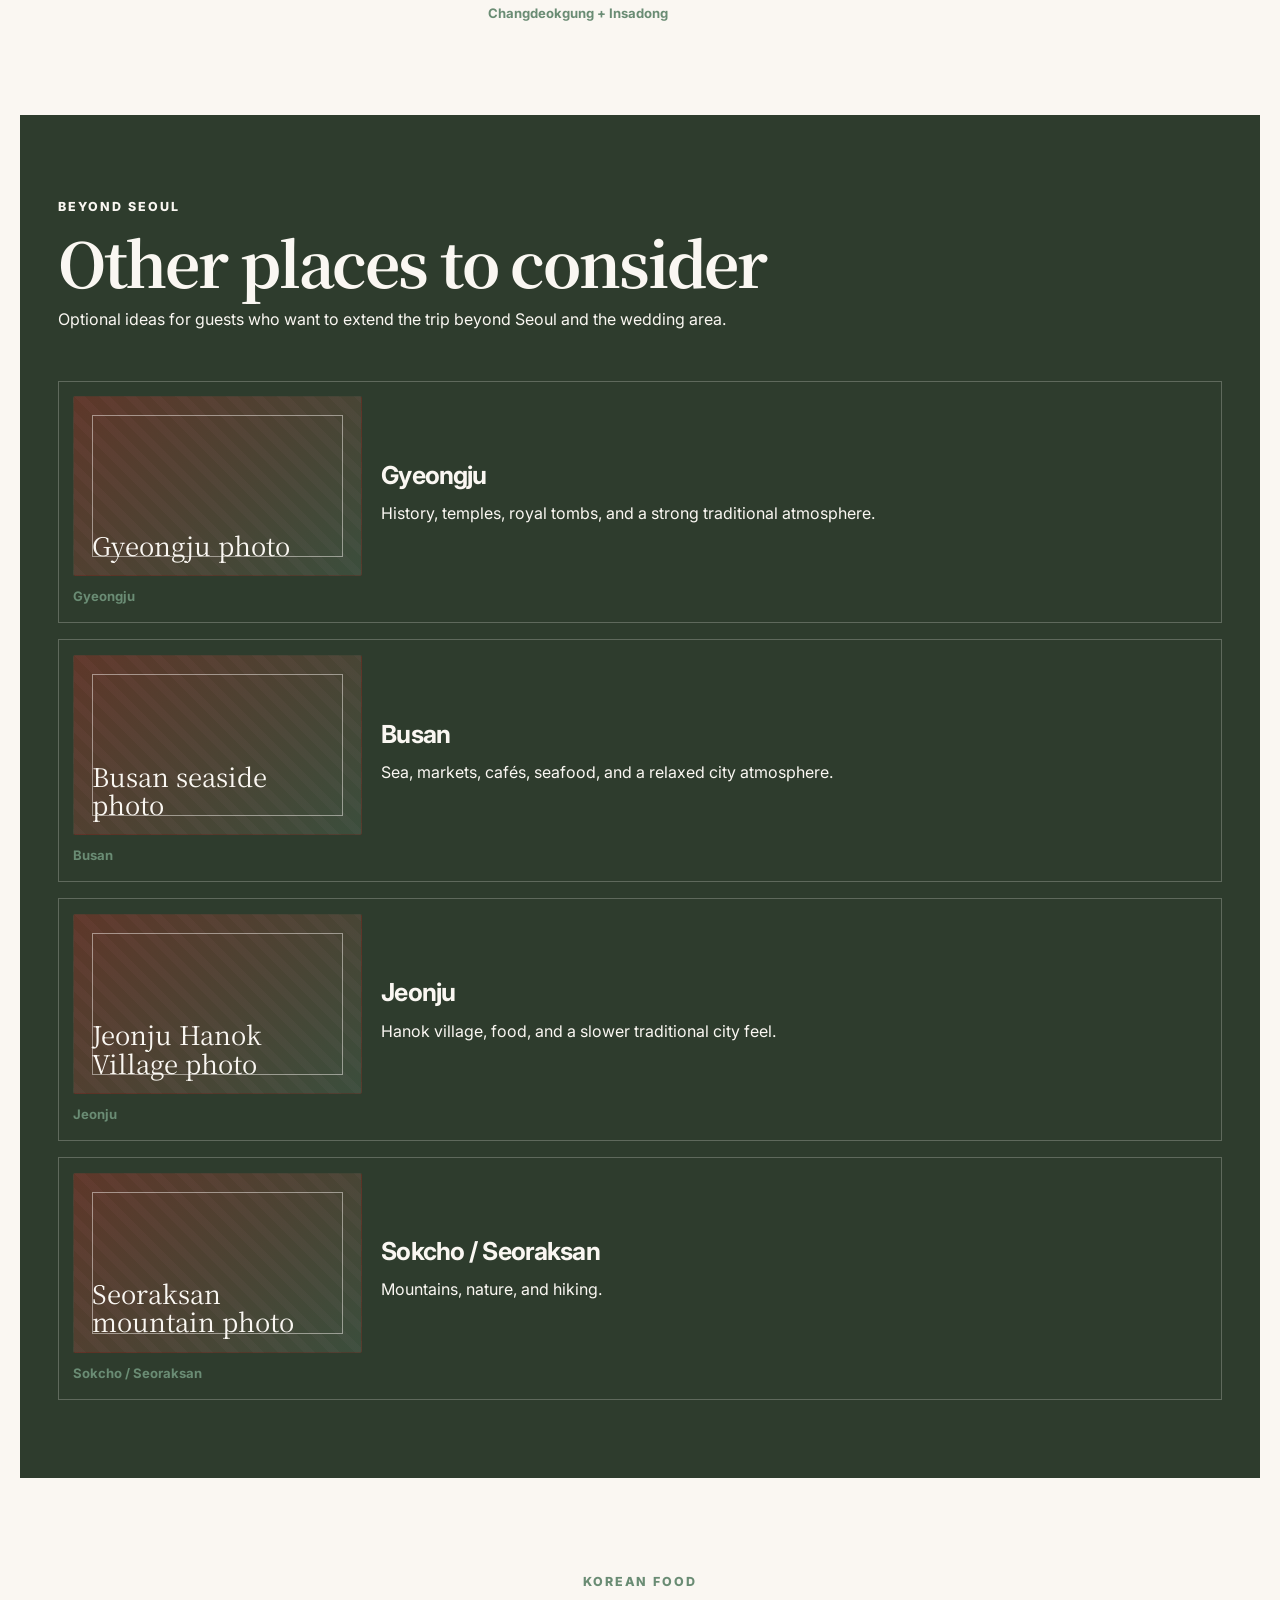
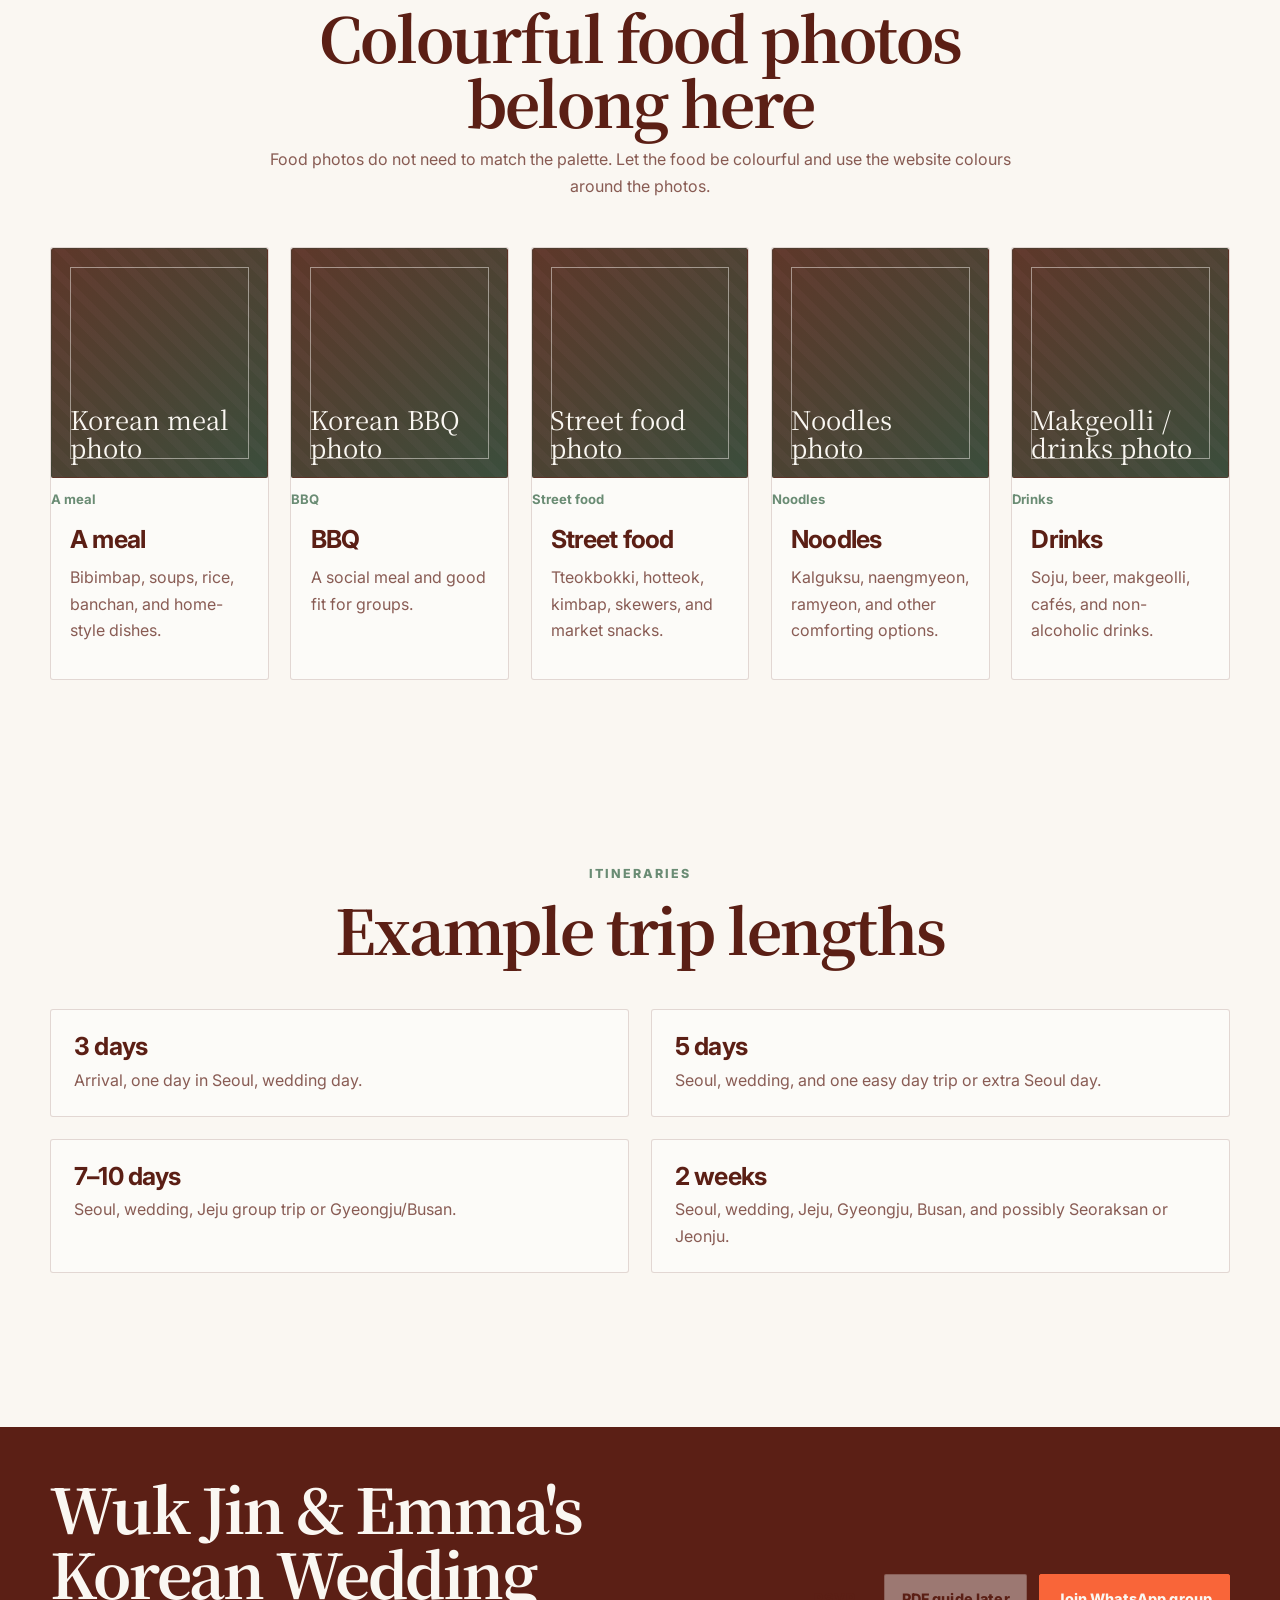
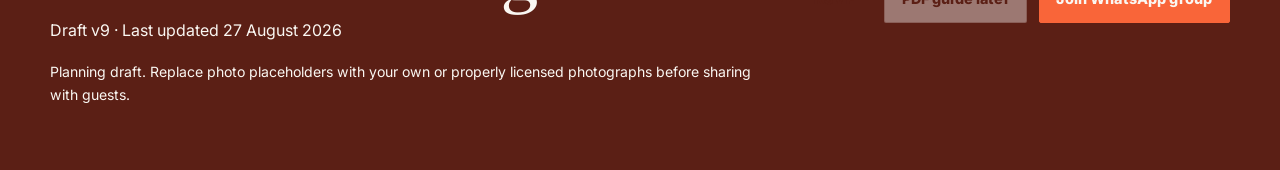
==== commit 514c5c11: "Add files via upload" ====
--- a/explore.html
+++ b/explore.html
@@ -10,7 +10,6 @@
   <link rel="preconnect" href="https://fonts.gstatic.com" crossorigin>
   <link href="https://fonts.googleapis.com/css2?family=Inter:wght@400;500;600;700;800&family=Noto+Serif+KR:wght@500;700&display=swap" rel="stylesheet">
   <link rel="stylesheet" href="styles.css" />
-  
 </head>
 <body>
   <a class="skip-link" href="#main">Skip to content</a>
@@ -26,55 +25,76 @@
       <button class="nav-toggle" type="button" aria-expanded="false" aria-controls="nav-menu">Menu</button>
       <div class="nav-menu" id="nav-menu">
         <a href="index.html">Home & RSVP</a>
-<a href="wedding.html">Wedding & Venue</a>
-<a href="stay.html">Where to Stay</a>
-<a href="travel.html">Travel Basics</a>
-<a href="explore.html" aria-current="page">Explore Korea</a>
-<a href="jeju.html">Jeju Trip</a>
-<a href="help.html">Help & FAQ</a>
+        <a href="wedding.html">Wedding & Venue</a>
+        <a href="stay.html">Where to Stay</a>
+        <a href="travel.html">Travel Basics</a>
+        <a href="explore.html" aria-current="page">Explore Korea</a>
+        <a href="jeju.html">Jeju Trip</a>
+        <a href="help.html">Help & FAQ</a>
       </div>
     </nav>
   </header>
+  <main id="main">
 
-  <main id="main">
-    
 <section class="page-hero section-shell">
   <p class="eyebrow">Explore Korea</p>
-  <h1>Seoul and Korea travel ideas</h1>
-  <p>This page is for guests who want to turn the wedding into a Korea trip. The organized Jeju group trip has its own page.</p>
-  <div class="button-row"><a class="button button-primary" href="jeju.html">Jeju group trip</a><a class="button" href="#seoul">Things to do in Seoul</a><a class="button button-soft" href="#beyond-seoul">Beyond Seoul</a></div>
+  <h1>Seoul, food, and places beyond the wedding</h1>
+  <p>This page is now more like a small travel magazine: short descriptions, visual cards, and photo slots you can replace with your own or licensed images.</p>
+  <div class="button-row"><a class="button button-primary" href="jeju.html">Jeju group trip</a><a class="button" href="#seoul">Seoul by mood</a><a class="button button-soft" href="#beyond-seoul">Beyond Seoul</a></div>
 </section>
 
-<section class="section-shell section">
-  <article class="feature-card">
+<section class="section-shell section feature-band">
+  <div>
     <span class="pill green">Group trip after the wedding</span>
-    <h2>Planning to join us in Jeju?</h2>
-    <p>We are planning a group trip to Jeju after the wedding. The itinerary is not finalized yet, so the main RSVP form will collect interest, and the separate Jeju page will become the planning hub for flights, accommodation, and activities.</p>
-    <div class="button-row"><a class="button button-primary" href="jeju.html">Open Jeju trip page</a><a class="button" href="index.html#rsvp">RSVP and indicate interest</a></div>
+    <h2>We are planning a Jeju trip together</h2>
+    <p>The detailed itinerary is not planned yet. Please indicate your interest in the combined RSVP form so we can estimate flights, accommodation, and timing.</p>
+    <div class="button-row"><a class="button button-primary" href="jeju.html">Open Jeju trip page</a><a class="button" href="https://docs.google.com/forms/d/e/1FAIpQLSdutoI9xuWQs66O0dvgWJXQTmcAAgLYYoJTomGGPefU7otBHw/viewform" target="_blank" rel="noopener">Open RSVP form</a></div>
+  </div>
+  <figure class="photo-card small-photo"><div class="photo-placeholder" data-label="Add Jeju teaser photo"></div><figcaption>Jeju will have its own green-heavy page</figcaption></figure>
+</section>
+
+<section class="section-shell section pink-section" id="seoul">
+  <div class="section-heading"><p class="eyebrow">Seoul, by mood</p><h2>Neighbourhood guide</h2><p>Use these as starting points when choosing accommodation and planning free days before or after the wedding.</p></div>
+  <div class="photo-grid three">
+    <article class="photo-info-card"><figure class="photo-card "><div class="photo-placeholder" data-label="Ikseon-dong / hanok alley photo"></div><figcaption>Hanok alleys · cafés · traditional Seoul</figcaption></figure><h3>Ikseon-dong</h3><p>Small hanok alleys, cafés, and an atmospheric introduction to older Seoul.</p></article>
+    <article class="photo-info-card"><figure class="photo-card "><div class="photo-placeholder" data-label="Seongsu design café photo"></div><figcaption>Coffee · design · boutiques · converted factories</figcaption></figure><h3>Seongsu</h3><p>Design shops, converted industrial spaces, coffee, and a modern local feel.</p></article>
+    <article class="photo-info-card"><figure class="photo-card "><div class="photo-placeholder" data-label="Bukchon hanok view photo"></div><figcaption>Hanok · traditional streets · views</figcaption></figure><h3>Bukchon</h3><p>Hanok streets and views near the palaces. Best visited respectfully and not too late.</p></article>
+    <article class="photo-info-card"><figure class="photo-card "><div class="photo-placeholder" data-label="Hongdae street photo"></div><figcaption>Young energy · music · nightlife</figcaption></figure><h3>Hongdae / Yeonnam</h3><p>Good for younger guests, casual restaurants, music, cafés, and nightlife.</p></article>
+    <article class="photo-info-card"><figure class="photo-card "><div class="photo-placeholder" data-label="Gwangjang Market food photo"></div><figcaption>Markets · street food · classic Seoul</figcaption></figure><h3>Markets</h3><p>Gwangjang, Namdaemun, Mangwon, and Myeongdong street food.</p></article>
+    <article class="photo-info-card"><figure class="photo-card "><div class="photo-placeholder" data-label="Han River / Seoul view photo"></div><figcaption>Nature · river · city views</figcaption></figure><h3>Views &amp; nature</h3><p>Namsan, Han River parks, Seoul Forest, and Bukhansan for active guests.</p></article>
+  </div>
+</section>
+
+<section class="section-shell section magazine-section">
+  <div class="section-heading left-align"><p class="eyebrow">Don&rsquo;t miss</p><h2>Classic Seoul sightseeing</h2></div>
+  <article class="magazine-card">
+    <figure class="photo-card wide-photo"><div class="photo-placeholder" data-label="Gyeongbokgung Palace photo"></div><figcaption>Gyeongbokgung</figcaption></figure>
+    <div><h3>Gyeongbokgung Palace</h3><p>Seoul&rsquo;s grandest royal palace. Go early, especially if you want to rent hanbok and take photos before it becomes crowded.</p><a class="text-button" href="https://www.google.com/maps/search/?api=1&query=Gyeongbokgung+Palace" target="_blank" rel="noopener">View on map →</a></div>
+  </article>
+  <article class="magazine-card reverse">
+    <figure class="photo-card wide-photo"><div class="photo-placeholder" data-label="Changdeokgung / Insadong photo"></div><figcaption>Changdeokgung + Insadong</figcaption></figure>
+    <div><h3>Changdeokgung + Insadong</h3><p>A quieter palace atmosphere combined with tea houses, galleries, crafts, and traditional streets.</p><a class="text-button" href="https://www.google.com/maps/search/?api=1&query=Changdeokgung+Palace" target="_blank" rel="noopener">View on map →</a></div>
   </article>
 </section>
 
-<section class="section-shell section" id="seoul">
-  <div class="section-heading"><p class="eyebrow">Seoul</p><h2>Things to do in Seoul</h2><p>Use these as starting points when choosing accommodation and planning free days before or after the wedding.</p></div>
-  <div class="cards three">
-    <article class="info-card"><h3>Historic Seoul</h3><p>Gyeongbokgung Palace, Changdeokgung Palace, Bukchon Hanok Village, Insadong, and Ikseon-dong.</p></article>
-    <article class="info-card"><h3>Modern Seoul</h3><p>Seongsu, Gangnam, The Hyundai Seoul, Lotte World Tower, COEX, and Starfield Library.</p></article>
-    <article class="info-card"><h3>Markets & food</h3><p>Gwangjang Market, Namdaemun Market, Mangwon Market, Myeongdong street food, and café hopping.</p></article>
-    <article class="info-card"><h3>Nature & views</h3><p>Namsan Seoul Tower, Han River parks, Seoul Forest, and Bukhansan for active guests.</p></article>
-    <article class="info-card"><h3>Nightlife</h3><p>Hongdae, Itaewon, Yeonnam, Seongsu, Apgujeong, and Sinsa.</p></article>
-    <article class="info-card"><h3>Traditional experience</h3><p>Hanbok rental, tea houses, palace visits, and craft workshops.</p></article>
+<section class="section-shell section dark-section" id="beyond-seoul">
+  <div class="section-heading left-align"><p class="eyebrow">Beyond Seoul</p><h2>Other places to consider</h2><p>Optional ideas for guests who want to extend the trip beyond Seoul and the wedding area.</p></div>
+  <div class="destination-list">
+    <article><figure class="photo-card list-photo"><div class="photo-placeholder" data-label="Gyeongju photo"></div><figcaption>Gyeongju</figcaption></figure><div><h3>Gyeongju</h3><p>History, temples, royal tombs, and a strong traditional atmosphere.</p></div></article>
+    <article><figure class="photo-card list-photo"><div class="photo-placeholder" data-label="Busan seaside photo"></div><figcaption>Busan</figcaption></figure><div><h3>Busan</h3><p>Sea, markets, cafés, seafood, and a relaxed city atmosphere.</p></div></article>
+    <article><figure class="photo-card list-photo"><div class="photo-placeholder" data-label="Jeonju Hanok Village photo"></div><figcaption>Jeonju</figcaption></figure><div><h3>Jeonju</h3><p>Hanok village, food, and a slower traditional city feel.</p></div></article>
+    <article><figure class="photo-card list-photo"><div class="photo-placeholder" data-label="Seoraksan mountain photo"></div><figcaption>Sokcho / Seoraksan</figcaption></figure><div><h3>Sokcho / Seoraksan</h3><p>Mountains, nature, and hiking.</p></div></article>
   </div>
 </section>
 
-<section class="section-shell section" id="beyond-seoul">
-  <div class="section-heading"><p class="eyebrow">Beyond Seoul</p><h2>Other places to consider</h2><p>These are optional ideas for guests who want to extend the trip beyond Seoul and the wedding area.</p></div>
-  <div class="cards three">
-    <article class="info-card"><h3>Busan</h3><p>Sea, markets, cafés, seafood, and a relaxed city atmosphere.</p></article>
-    <article class="info-card"><h3>Gyeongju</h3><p>History, temples, royal tombs, and a strong traditional atmosphere.</p></article>
-    <article class="info-card"><h3>Jeju</h3><p>Nature, coast, volcanic landscapes, and the planned group trip after the wedding.</p><a class="text-button" href="jeju.html">See Jeju group trip page</a></article>
-    <article class="info-card"><h3>Jeonju</h3><p>Hanok village, food, and a slower traditional city feel.</p></article>
-    <article class="info-card"><h3>Sokcho / Seoraksan</h3><p>Mountains, nature, and hiking.</p></article>
-    <article class="info-card"><h3>Suwon / DMZ</h3><p>Suwon is an easy cultural day trip; DMZ tours need advance booking and ID.</p></article>
+<section class="section-shell section" id="food">
+  <div class="section-heading"><p class="eyebrow">Korean food</p><h2>Colourful food photos belong here</h2><p>Food photos do not need to match the palette. Let the food be colourful and use the website colours around the photos.</p></div>
+  <div class="photo-grid five-food">
+    <article class="photo-info-card"><figure class="photo-card "><div class="photo-placeholder" data-label="Korean meal photo"></div><figcaption>A meal</figcaption></figure><h3>A meal</h3><p>Bibimbap, soups, rice, banchan, and home-style dishes.</p></article>
+    <article class="photo-info-card"><figure class="photo-card "><div class="photo-placeholder" data-label="Korean BBQ photo"></div><figcaption>BBQ</figcaption></figure><h3>BBQ</h3><p>A social meal and good fit for groups.</p></article>
+    <article class="photo-info-card"><figure class="photo-card "><div class="photo-placeholder" data-label="Street food photo"></div><figcaption>Street food</figcaption></figure><h3>Street food</h3><p>Tteokbokki, hotteok, kimbap, skewers, and market snacks.</p></article>
+    <article class="photo-info-card"><figure class="photo-card "><div class="photo-placeholder" data-label="Noodles photo"></div><figcaption>Noodles</figcaption></figure><h3>Noodles</h3><p>Kalguksu, naengmyeon, ramyeon, and other comforting options.</p></article>
+    <article class="photo-info-card"><figure class="photo-card "><div class="photo-placeholder" data-label="Makgeolli / drinks photo"></div><figcaption>Drinks</figcaption></figure><h3>Drinks</h3><p>Soju, beer, makgeolli, cafés, and non-alcoholic drinks.</p></article>
   </div>
 </section>
 
@@ -89,13 +109,12 @@
 </section>
 
   </main>
-
   <footer class="site-footer">
     <div class="section-shell footer-grid">
       <div>
         <h2>Wuk Jin &amp; Emma's Korean Wedding</h2>
-        <p>Draft v6 · Last updated 26 August 2026</p>
-        <p class="microcopy">Planning draft. Confirm ceremony time, bookings, routes, and travel rules before sharing with guests.</p>
+        <p>Draft v9 · Last updated 27 August 2026</p>
+        <p class="microcopy">Planning draft. Replace photo placeholders with your own or properly licensed photographs before sharing with guests.</p>
       </div>
       <div class="footer-actions">
         <a class="button" href="index.html#rsvp">RSVP</a>
--- a/styles.css
+++ b/styles.css
@@ -1,104 +1,427 @@
 
-:root{
-  --bg:#fbf6ee;
-  --paper:#fffaf3;
-  --paper-strong:#fff3e6;
-  --ink:#2c2925;
-  --muted:#756f66;
-  --line:#e5dac8;
-  --sage:#6e8668;
-  --sage-dark:#4c6549;
-  --blush:#d69a8b;
-  --gold:#b68b42;
-  --shadow:0 18px 60px rgba(69,53,33,.12);
-  --radius:24px;
-  --nav-h:76px;
-}
-*{box-sizing:border-box}
-html{scroll-behavior:smooth; overflow-x:hidden; width:100%;}
-body{
-  margin:0;
-  font-family:Inter,system-ui,-apple-system,BlinkMacSystemFont,"Segoe UI",sans-serif;
-  color:var(--ink);
+:root {
+  --dark-red: #5B1F15;
+  --coral: #F96539;
+  --dark-green: #2E3C2D;
+  --sage: #6A8C74;
+  --pale-pink: #F5E8EF;
+  --parchment: #FAF7F2;
+  --white: #FFFFFF;
+  --ink-soft: rgba(91, 31, 21, 0.72);
+  --line: rgba(91, 31, 21, 0.16);
+  --line-dark: rgba(250, 247, 242, 0.24);
+  --max: 1180px;
+  --nav-h: 78px;
+}
+
+* { box-sizing: border-box; }
+html { scroll-behavior: smooth; overflow-x: hidden; }
+body {
+  margin: 0;
+  min-width: 0;
+  overflow-x: hidden;
+  background: var(--parchment);
+  color: var(--dark-red);
+  font-family: Inter, system-ui, -apple-system, BlinkMacSystemFont, "Segoe UI", sans-serif;
+  font-size: 16px;
+  line-height: 1.65;
+}
+body::before {
+  content: "";
+  position: fixed;
+  inset: 0;
+  z-index: -1;
+  pointer-events: none;
   background:
-    radial-gradient(circle at top left, rgba(214,154,139,.18), transparent 34rem),
-    radial-gradient(circle at 85% 10%, rgba(110,134,104,.17), transparent 28rem),
-    var(--bg);
-  line-height:1.58;
-  overflow-x:hidden;
-  width:100%;
-  min-height:100vh;
-  padding-top:var(--nav-h);
-}
-a{color:inherit}
-img,svg,video{max-width:100%; height:auto}
-button,input,textarea{font:inherit}
-.skip-link{position:absolute;left:-999px;top:auto;background:var(--ink);color:#fff;padding:.7rem 1rem;z-index:20}
-.skip-link:focus{left:1rem;top:1rem}
-.site-nav-wrap{
-  position:fixed;
-  top:0;
-  left:0;
-  right:0;
-  z-index:1000;
-  background:rgba(251,246,238,.93);
-  backdrop-filter:blur(16px);
-  border-bottom:1px solid rgba(229,218,200,.9);
-}
-.nav{
-  min-height:var(--nav-h);
-  max-width:1180px;
-  margin:0 auto;
-  padding:.75rem clamp(.9rem,3vw,1.4rem);
-  display:flex;
-  align-items:center;
-  gap:1rem;
-  justify-content:space-between;
-}
-.brand{display:flex;align-items:center;gap:.72rem;text-decoration:none;min-width:0;}
-.brand-mark{width:42px;height:42px;border-radius:50%;display:grid;place-items:center;background:var(--sage);color:#fff;font-family:"Noto Serif KR",serif;font-size:1.15rem;flex:0 0 auto}
-.brand-text{min-width:0}
-.brand strong{display:block;font-weight:800;white-space:nowrap;overflow:hidden;text-overflow:ellipsis;max-width:42vw}
-.brand small{display:block;color:var(--muted);font-size:.76rem;white-space:nowrap;overflow:hidden;text-overflow:ellipsis;max-width:42vw}
-.nav-menu{display:flex;align-items:center;gap:.2rem;flex-wrap:wrap;justify-content:flex-end}
-.nav-menu a{font-size:.91rem;text-decoration:none;color:var(--muted);font-weight:700;padding:.55rem .72rem;border-radius:999px;white-space:nowrap}
-.nav-menu a:hover,.nav-menu a[aria-current="page"]{background:#fff;color:var(--sage-dark);box-shadow:0 5px 22px rgba(69,53,33,.08)}
-.nav-toggle{display:none;border:1px solid var(--line);background:#fff;border-radius:999px;padding:.55rem .8rem;color:var(--ink);font-weight:800}
-.section-shell{width:min(1120px, calc(100% - 32px)); margin-inline:auto}
-.hero,.page-hero{padding:clamp(2.1rem,6vw,4.8rem) 0 1.8rem;}
-.hero{display:grid;grid-template-columns:minmax(0,1.35fr) minmax(280px,.65fr);gap:1.35rem;align-items:stretch}
-.hero-content,.hero-card,.page-hero,.info-card,.page-card,.rsvp-card,.map-card,.feature-card,.checklist-card,.faq-list details,.phrase-list article{
-  background:rgba(255,250,243,.9);
-  border:1px solid var(--line);
-  border-radius:var(--radius);
-  box-shadow:var(--shadow);
-}
-.hero-content,.page-hero{padding:clamp(1.35rem,4vw,3rem);position:relative;overflow:hidden}
-.hero-content:before,.page-hero:before{content:"";position:absolute;inset:auto -6rem -8rem auto;width:18rem;height:18rem;background:radial-gradient(circle,rgba(214,154,139,.18),transparent 70%);pointer-events:none}
-.hero-card{padding:1.3rem;align-self:stretch}
-.eyebrow,.card-kicker{font-size:.76rem;text-transform:uppercase;letter-spacing:.12em;color:var(--sage-dark);font-weight:900;margin:0 0 .65rem}
-h1,h2,h3{line-height:1.14;margin:0 0 .7rem}h1{font-size:clamp(2.15rem,7vw,4.9rem);letter-spacing:-.055em}h2{font-size:clamp(1.45rem,4vw,2.35rem);letter-spacing:-.035em}h3{font-size:1.14rem}p{margin:.4rem 0 0}.hero-text,.page-hero p{font-size:clamp(1.04rem,2.4vw,1.24rem);color:#514c45;max-width:62ch}.button-row{display:flex;flex-wrap:wrap;gap:.65rem;margin-top:1.25rem}.button{display:inline-flex;align-items:center;justify-content:center;min-height:44px;padding:.72rem 1rem;border-radius:999px;border:1px solid var(--line);background:#fff;text-decoration:none;font-weight:850;color:var(--ink);box-shadow:0 8px 26px rgba(69,53,33,.08);cursor:pointer;max-width:100%;text-align:center}.button-primary{background:var(--sage-dark);color:#fff;border-color:var(--sage-dark)}.button-soft{background:var(--paper-strong);color:#704c40}.button-whatsapp{background:#e7f6ec;border-color:#bcdcc7;color:#205b37}.button[aria-disabled="true"]{opacity:.74;cursor:not-allowed}.button.mini{min-height:38px;padding:.58rem .82rem;font-size:.9rem}.text-button{border:0;background:transparent;color:var(--sage-dark);font-weight:900;text-decoration:underline;text-underline-offset:4px;padding:0;cursor:pointer}.quick-facts{margin:0;display:grid;gap:.68rem}.quick-facts div{padding:.75rem .8rem;background:#fff;border-radius:18px;border:1px solid var(--line)}.quick-facts dt{font-size:.74rem;color:var(--muted);font-weight:800;text-transform:uppercase;letter-spacing:.08em}.quick-facts dd{margin:0;font-weight:850}.quick-facts.compact div{padding:.65rem}.microcopy{font-size:.88rem;color:var(--muted)}.section{padding:1.4rem 0}.section-heading{margin-bottom:1rem;max-width:780px}.intro-grid{display:grid;grid-template-columns:1.05fr .95fr .8fr;gap:1rem;padding:1rem 0 1.4rem}.cards,.page-grid{display:grid;gap:1rem}.cards.two,.form-grid.two{grid-template-columns:repeat(2,minmax(0,1fr))}.cards.three,.page-grid.three{grid-template-columns:repeat(3,minmax(0,1fr))}.info-card,.page-card,.rsvp-card,.map-card,.feature-card,.checklist-card{padding:1.15rem;min-width:0}.highlight-card{background:linear-gradient(135deg,rgba(110,134,104,.14),rgba(255,250,243,.96))}.icon{font-size:1.55rem}.address-line{font-weight:800;color:var(--sage-dark);word-break:keep-all}.stacked-buttons{display:grid;gap:.55rem;margin-top:.9rem}.page-card a{text-decoration:none}.page-card a:hover{text-decoration:underline}.deadline-strip{display:flex;align-items:center;gap:.75rem;flex-wrap:wrap;margin-bottom:1rem}.pill{display:inline-flex;align-items:center;border-radius:999px;padding:.32rem .72rem;font-size:.78rem;font-weight:900}.pill.blush{background:#f5ddd7;color:#7b4038}.pill.green{background:#dfeee0;color:#3d633b}.guide-form{display:grid;gap:1rem}.guide-form label{display:grid;gap:.32rem;font-weight:800}.guide-form input,.guide-form textarea{width:100%;border:1px solid var(--line);border-radius:16px;background:#fff;padding:.86rem;color:var(--ink);min-width:0}.guide-form textarea{resize:vertical}.guide-form fieldset{border:1px solid var(--line);border-radius:18px;padding:.9rem;background:#fff}.guide-form legend{font-weight:900}.radio-row{display:flex!important;grid-template-columns:auto 1fr;align-items:center;gap:.55rem;font-weight:650;margin:.35rem 0}.radio-row input{width:auto}.hidden{position:absolute!important;width:1px;height:1px;padding:0;margin:-1px;overflow:hidden;clip:rect(0,0,0,0);white-space:nowrap;border:0}.map-card{margin-top:1rem;background:linear-gradient(135deg,#fffaf3,#fff1e8)}.korean-big{font-family:"Noto Serif KR",serif;font-size:clamp(1.2rem,4vw,2rem);font-weight:700;line-height:1.35;word-break:keep-all}.feature-card{background:linear-gradient(135deg,rgba(110,134,104,.15),rgba(255,250,243,.94))}.clean-list{margin:.8rem 0 0;padding-left:1.2rem}.checklist-card{display:grid;gap:.72rem}.checklist-card label{display:flex;gap:.65rem;align-items:flex-start}.checklist-card input{margin-top:.25rem;accent-color:var(--sage)}.rate-card{background:linear-gradient(135deg,rgba(182,139,66,.15),#fffaf3)}.rate-display{font-size:clamp(2rem,8vw,3.4rem);font-weight:900;color:var(--sage-dark);line-height:1.05}.phrase-list{display:grid;gap:.8rem}.phrase-list article{display:grid;grid-template-columns:1fr 1fr 1fr;gap:.75rem;align-items:center;padding:.9rem}.phrase-list span{font-family:"Noto Serif KR",serif;font-size:1.2rem;font-weight:700}.phrase-list em{color:var(--muted);font-style:normal}.faq-list{display:grid;gap:.75rem}.faq-list details{padding:.95rem 1.1rem}.faq-list summary{font-weight:900;cursor:pointer}.big-number{font-size:2.5rem;font-weight:900;color:var(--sage-dark);line-height:1}.site-footer{padding:2rem 0 1.2rem;margin-top:1.5rem;background:rgba(255,250,243,.76);border-top:1px solid var(--line)}.footer-grid{display:flex;justify-content:space-between;gap:1rem;align-items:flex-start}.footer-actions{display:flex;gap:.65rem;flex-wrap:wrap;justify-content:flex-end}.toast{position:fixed;left:50%;bottom:calc(1rem + env(safe-area-inset-bottom));transform:translateX(-50%) translateY(1rem);background:var(--ink);color:#fff;border-radius:999px;padding:.75rem 1rem;font-weight:800;z-index:2000;transition:.25s ease;box-shadow:var(--shadow);max-width:calc(100vw - 32px);text-align:center;opacity:0;visibility:hidden;pointer-events:none}.toast.show{transform:translateX(-50%) translateY(0);opacity:1;visibility:visible}
-@media (max-width: 940px){
-  :root{--nav-h:68px}
-  .nav{position:relative;min-height:var(--nav-h)}
-  .brand strong{max-width:56vw}.brand small{max-width:56vw}
-  .nav-toggle{display:inline-flex;z-index:2}
-  .nav-menu{position:absolute;top:calc(100% + .35rem);left:1rem;right:1rem;display:none;flex-direction:column;align-items:stretch;background:rgba(255,250,243,.98);border:1px solid var(--line);border-radius:22px;padding:.55rem;box-shadow:var(--shadow)}
-  .nav-menu.open{display:flex}.nav-menu a{border-radius:16px;padding:.8rem}.hero,.intro-grid,.cards.two,.cards.three,.page-grid.three,.form-grid.two{grid-template-columns:1fr}.footer-grid{display:grid}.footer-actions{justify-content:flex-start}.section-shell{width:min(100% - 24px, 1120px)}
-}
-@media (max-width: 560px){
-  :root{--nav-h:64px;--radius:20px}
-  body{padding-top:var(--nav-h);background:var(--bg)}
-  .nav{padding:.62rem .75rem;gap:.6rem}.brand-mark{width:38px;height:38px}.brand strong{font-size:.95rem;max-width:48vw}.brand small{font-size:.68rem;max-width:48vw}.nav-toggle{padding:.5rem .68rem}
-  .section-shell{width:calc(100% - 20px)}
-  .hero,.page-hero{padding:1rem 0 .8rem}.hero-content,.hero-card,.page-hero,.info-card,.page-card,.rsvp-card,.map-card,.feature-card,.checklist-card{padding:1rem;border-radius:20px}.button-row{display:grid;grid-template-columns:1fr;width:100%}.button{width:100%;white-space:normal}.phrase-list article{grid-template-columns:1fr;gap:.2rem}.korean-big{font-size:1.25rem}.site-footer{margin-top:1rem;padding-bottom:1rem}.section{padding:1rem 0}.intro-grid{padding:.8rem 0}.cards,.page-grid{gap:.75rem}
-}
-
-
-.google-form-panel{display:grid;gap:1rem}
-.form-placeholder,.form-summary{background:#fff;border:1px solid var(--line);border-radius:20px;padding:1rem;min-width:0}
-.google-form-frame{width:100%;min-height:900px;border:1px solid var(--line);border-radius:20px;background:#fff;box-shadow:0 8px 26px rgba(69,53,33,.08)}
-.compact-buttons{margin-top:1rem}
-.two-column-list{columns:2;column-gap:2rem}
-.two-column-list li{break-inside:avoid;margin-bottom:.35rem}
-@media (max-width: 560px){.two-column-list{columns:1}.google-form-frame{min-height:760px}.compact-buttons{display:grid;grid-template-columns:1fr}.form-placeholder,.form-summary{padding:.9rem;border-radius:18px}}
+    radial-gradient(circle at 8% 12%, rgba(245,232,239,.85), transparent 28rem),
+    linear-gradient(90deg, rgba(91,31,21,.035) 1px, transparent 1px),
+    linear-gradient(180deg, rgba(91,31,21,.025) 1px, transparent 1px);
+  background-size: auto, 46px 46px, 46px 46px;
+}
+img, svg, video { max-width: 100%; height: auto; }
+a { color: var(--dark-red); text-decoration-thickness: 1px; text-underline-offset: .22em; }
+a:hover { color: var(--coral); }
+p { margin: 0 0 1rem; color: var(--ink-soft); }
+h1, h2, h3 { color: var(--dark-red); line-height: 1.06; margin: 0 0 .75rem; letter-spacing: -0.035em; }
+h1, h2 { font-family: "Noto Serif KR", Georgia, serif; font-weight: 700; }
+h1 { font-size: clamp(3rem, 7vw, 6.5rem); }
+h2 { font-size: clamp(2rem, 4.8vw, 4.2rem); }
+h3 { font-size: clamp(1.12rem, 2vw, 1.55rem); }
+strong { color: inherit; }
+
+.skip-link {
+  position: fixed; top: 10px; left: 10px; z-index: 9999;
+  transform: translateY(-160%); padding: .7rem 1rem;
+  background: var(--dark-green); color: var(--parchment); border: 1px solid var(--line-dark);
+}
+.skip-link:focus { transform: none; }
+
+.site-nav-wrap {
+  position: sticky;
+  top: 0;
+  z-index: 1000;
+  background: rgba(250,247,242,.92);
+  backdrop-filter: blur(18px);
+  border-bottom: 1px solid var(--line);
+}
+.nav {
+  min-height: var(--nav-h);
+  max-width: var(--max);
+  margin: 0 auto;
+  padding: .72rem clamp(1rem, 3.5vw, 2.2rem);
+  display: flex;
+  align-items: center;
+  justify-content: space-between;
+  gap: 1rem;
+}
+.brand { display: inline-flex; align-items: center; gap: .75rem; min-width: 0; color: var(--dark-red); text-decoration: none; }
+.brand-mark {
+  width: 42px; height: 42px;
+  display: grid; place-items: center;
+  border: 1px solid var(--dark-red);
+  color: var(--dark-red);
+  font-family: "Noto Serif KR", serif;
+  background: var(--pale-pink);
+}
+.brand-text { display: grid; min-width: 0; }
+.brand-text strong { font-size: .98rem; white-space: nowrap; overflow: hidden; text-overflow: ellipsis; }
+.brand-text small { color: var(--sage); font-weight: 700; letter-spacing: .04em; text-transform: uppercase; font-size: .68rem; }
+.nav-menu { display: flex; align-items: center; gap: .1rem; }
+.nav-menu a {
+  text-decoration: none;
+  font-weight: 700;
+  font-size: .78rem;
+  padding: .55rem .62rem;
+  border-bottom: 2px solid transparent;
+  color: var(--dark-red);
+}
+.nav-menu a:hover, .nav-menu a[aria-current="page"] { border-color: var(--coral); color: var(--dark-red); }
+.nav-toggle { display: none; }
+
+.section-shell { width: min(var(--max), calc(100% - 2rem)); margin: 0 auto; }
+.section { padding: clamp(3.2rem, 7vw, 6.5rem) 0; }
+.section-heading { max-width: 780px; margin: 0 auto clamp(1.8rem, 4vw, 3rem); text-align: center; }
+.section-heading.left-align { margin-left: 0; text-align: left; }
+.eyebrow, .card-kicker {
+  display: inline-block;
+  margin: 0 0 .7rem;
+  color: var(--sage);
+  font-size: .78rem;
+  letter-spacing: .16em;
+  text-transform: uppercase;
+  font-weight: 800;
+}
+.hero { min-height: calc(100svh - var(--nav-h)); padding: clamp(3rem, 7vw, 7rem) 0; }
+.editorial-hero { display: grid; grid-template-columns: minmax(0, 1fr) minmax(310px, .82fr); gap: clamp(2rem, 5vw, 5rem); align-items: center; }
+.hero-date {
+  margin: .25rem 0 .5rem;
+  color: var(--dark-green);
+  font-weight: 800;
+  letter-spacing: .16em;
+  text-transform: uppercase;
+}
+.hero-text { font-size: clamp(1.05rem, 1.6vw, 1.32rem); max-width: 700px; }
+.hero-photo-wrap { align-self: stretch; display: flex; align-items: center; }
+
+.page-hero {
+  padding: clamp(3.2rem, 7vw, 6rem) 0 clamp(2.4rem, 5vw, 4.2rem);
+  min-height: 42vh;
+}
+.dark-hero, .jeju-hero {
+  width: min(1240px, calc(100% - 2rem));
+  margin-top: 1.2rem;
+  padding: clamp(2rem, 5vw, 4rem);
+  display: grid;
+  grid-template-columns: minmax(0, .95fr) minmax(280px, .75fr);
+  gap: clamp(1.5rem, 4vw, 4rem);
+  align-items: center;
+  background: var(--dark-green);
+  color: var(--parchment);
+  border: 1px solid var(--dark-green);
+}
+.jeju-hero { background: linear-gradient(135deg, var(--dark-green), var(--sage)); }
+.dark-hero h1, .dark-hero h2, .dark-hero h3, .dark-hero p,
+.jeju-hero h1, .jeju-hero h2, .jeju-hero h3, .jeju-hero p { color: var(--parchment); }
+.dark-hero .eyebrow, .jeju-hero .eyebrow { color: rgba(250,247,242,.78); }
+
+.button-row { display: flex; flex-wrap: wrap; gap: .75rem; align-items: center; margin-top: 1.4rem; }
+.button, button.text-button {
+  display: inline-flex;
+  align-items: center;
+  justify-content: center;
+  min-height: 44px;
+  padding: .7rem 1.05rem;
+  border: 1px solid var(--dark-red);
+  background: transparent;
+  color: var(--dark-red);
+  text-decoration: none;
+  font-weight: 800;
+  font-size: .9rem;
+  letter-spacing: .01em;
+  cursor: pointer;
+  border-radius: 2px;
+  transition: transform .18s ease, background-color .18s ease, color .18s ease, border-color .18s ease;
+}
+.button:hover, .text-button:hover { transform: translateY(-1px); }
+.button-primary { background: var(--coral); border-color: var(--coral); color: var(--parchment); }
+.button-primary:hover { color: var(--parchment); background: #e95129; border-color: #e95129; }
+.button-soft { border-color: rgba(91,31,21,.28); background: rgba(255,255,255,.4); }
+.button-whatsapp { border-color: var(--sage); color: var(--dark-green); }
+.button.mini { min-height: 38px; padding: .55rem .8rem; font-size: .82rem; }
+.button.on-dark, .on-dark { color: var(--parchment); border-color: rgba(250,247,242,.8); }
+.button.on-dark:hover, .on-dark:hover { background: var(--parchment); color: var(--dark-green); }
+.text-button {
+  border: 0 !important;
+  background: transparent !important;
+  color: var(--dark-red);
+  padding: 0;
+  min-height: 0;
+  font-weight: 800;
+  text-decoration: underline;
+  text-decoration-color: var(--sage);
+  text-underline-offset: .28em;
+}
+.on-dark-link { color: var(--parchment); text-decoration-color: var(--coral); }
+.compact-buttons { margin-top: 1rem; }
+.stacked-buttons { display: grid; gap: .55rem; }
+
+.cards, .page-grid, .photo-grid, .intro-grid { display: grid; gap: clamp(1rem, 2.2vw, 1.35rem); }
+.cards.two, .page-grid.two { grid-template-columns: repeat(2, minmax(0,1fr)); }
+.cards.three, .page-grid.three, .intro-grid { grid-template-columns: repeat(3, minmax(0,1fr)); }
+.photo-grid.three { grid-template-columns: repeat(3, minmax(0,1fr)); }
+.photo-grid.five-food { grid-template-columns: repeat(5, minmax(0,1fr)); }
+.info-card, .page-card, .form-card, .map-card, .photo-info-card, .destination-card {
+  background: rgba(255,255,255,.46);
+  border: 1px solid var(--line);
+  border-radius: 3px;
+  padding: clamp(1.1rem, 2.2vw, 1.45rem);
+  box-shadow: none;
+}
+.info-card h3, .page-card h3 { margin-bottom: .45rem; }
+.info-card p:last-child, .page-card p:last-child { margin-bottom: 0; }
+.feature-card, .highlight-card { background: var(--pale-pink); }
+.dark-card { background: transparent; border-color: var(--line-dark); color: var(--parchment); }
+.dark-card h2, .dark-card h3, .dark-card p, .dark-card dt, .dark-card dd { color: var(--parchment); }
+.page-card { position: relative; min-height: 190px; padding-top: 2.3rem; }
+.page-card span { position: absolute; top: 1rem; right: 1rem; color: var(--sage); font-weight: 800; letter-spacing: .12em; }
+.page-card h3 a { color: inherit; }
+
+.feature-band {
+  display: grid;
+  grid-template-columns: minmax(0, 1fr) minmax(240px, .55fr);
+  gap: clamp(1.5rem, 4vw, 4rem);
+  align-items: center;
+  padding: clamp(2rem, 5vw, 3.5rem);
+  background: var(--pale-pink);
+  border: 1px solid var(--line);
+}
+.little-korea { margin-top: -1rem; margin-bottom: clamp(1rem, 3vw, 2.5rem); }
+.motif {
+  width: min(420px, 100%);
+  height: 16px;
+  margin-top: 1.2rem;
+  background:
+    linear-gradient(90deg, var(--dark-red) 0 11%, transparent 11% 15%, var(--coral) 15% 27%, transparent 27% 31%, var(--dark-green) 31% 43%, transparent 43% 47%, var(--sage) 47% 59%, transparent 59% 63%, var(--dark-red) 63% 75%, transparent 75% 79%, var(--coral) 79% 91%, transparent 91%);
+}
+
+.photo-card { margin: 0; }
+.photo-placeholder {
+  position: relative;
+  min-height: 230px;
+  border-radius: 2px;
+  border: 1px solid rgba(91,31,21,.2);
+  overflow: hidden;
+  background:
+    linear-gradient(135deg, rgba(91,31,21,.78), rgba(46,60,45,.78)),
+    repeating-linear-gradient(45deg, rgba(250,247,242,.16) 0 8px, transparent 8px 18px),
+    var(--sage);
+}
+.photo-placeholder::before {
+  content: "";
+  position: absolute; inset: 18px;
+  border: 1px solid rgba(250,247,242,.48);
+}
+.photo-placeholder::after {
+  content: attr(data-label);
+  position: absolute;
+  left: 1.1rem; right: 1.1rem; bottom: 1rem;
+  color: var(--parchment);
+  font-family: "Noto Serif KR", Georgia, serif;
+  font-size: clamp(1.25rem, 2vw, 1.75rem);
+  line-height: 1.1;
+}
+.photo-card figcaption {
+  margin-top: .65rem;
+  color: var(--sage);
+  font-size: .82rem;
+  font-weight: 700;
+}
+.hero-photo .photo-placeholder { min-height: min(66svh, 620px); }
+.wide-photo .photo-placeholder { min-height: 320px; }
+.vertical-photo .photo-placeholder { min-height: 520px; }
+.small-photo .photo-placeholder { min-height: 260px; }
+.image-top { margin: -1.15rem -1.15rem 1rem; }
+.image-top .photo-placeholder { min-height: 220px; border-left: 0; border-right: 0; border-top: 0; }
+.list-photo .photo-placeholder { min-height: 180px; }
+.photo-info-card { padding: 0; overflow: hidden; }
+.photo-info-card h3, .photo-info-card p { padding-inline: 1.2rem; }
+.photo-info-card h3 { padding-top: 1rem; }
+.photo-info-card p { padding-bottom: 1.2rem; }
+
+.pink-section {
+  width: min(1240px, calc(100% - 1rem));
+  padding: clamp(3rem, 6vw, 5rem) clamp(1rem, 3vw, 2.3rem);
+  background: var(--pale-pink);
+  border: 1px solid var(--line);
+}
+.dark-section {
+  width: min(1240px, calc(100% - 1rem));
+  padding: clamp(3rem, 6vw, 5rem) clamp(1rem, 3vw, 2.3rem);
+  background: var(--dark-green);
+  color: var(--parchment);
+  border: 1px solid var(--dark-green);
+}
+.dark-section h2, .dark-section h3, .dark-section p, .dark-section .eyebrow { color: var(--parchment); }
+.sage-section {
+  width: min(1240px, calc(100% - 1rem));
+  padding: clamp(3rem, 6vw, 5rem) clamp(1rem, 3vw, 2.3rem);
+  background: rgba(106,140,116,.18);
+  border: 1px solid rgba(106,140,116,.35);
+}
+.editorial-split { display: grid; grid-template-columns: .52fr 1fr; gap: clamp(1.5rem, 4vw, 4rem); align-items: center; }
+.editorial-split.reverse { grid-template-columns: 1fr .52fr; }
+.compact-cards { margin-top: 1.1rem; }
+.photo-decision-grid { display: grid; grid-template-columns: repeat(3, minmax(0, 1fr)); gap: clamp(1rem, 2.2vw, 1.35rem); }
+.destination-card { display: grid; padding: 1.15rem; }
+
+.magazine-section { display: grid; gap: 1.4rem; }
+.magazine-card {
+  display: grid;
+  grid-template-columns: minmax(0, .65fr) minmax(260px, .35fr);
+  gap: clamp(1rem, 3vw, 2.4rem);
+  align-items: center;
+  border-top: 1px solid var(--line);
+  padding-top: 1.2rem;
+}
+.magazine-card.reverse { grid-template-columns: minmax(260px, .35fr) minmax(0, .65fr); }
+.magazine-card.reverse .photo-card { order: 2; }
+.destination-list { display: grid; gap: 1rem; }
+.destination-list article {
+  display: grid;
+  grid-template-columns: minmax(230px, .35fr) 1fr;
+  gap: 1.2rem;
+  align-items: center;
+  border: 1px solid var(--line-dark);
+  padding: .9rem;
+}
+.destination-list h3, .destination-list p { color: var(--parchment); }
+
+.quick-facts { display: grid; gap: .8rem; margin: 0; }
+.quick-facts div { display: grid; grid-template-columns: 120px 1fr; gap: 1rem; border-top: 1px solid var(--line); padding-top: .75rem; }
+.dark-card .quick-facts div { border-color: var(--line-dark); }
+dt { color: var(--sage); font-weight: 800; font-size: .78rem; text-transform: uppercase; letter-spacing: .12em; }
+dd { margin: 0; color: var(--dark-red); font-weight: 700; }
+.address-line, .korean-big { font-family: "Noto Serif KR", Georgia, serif; color: var(--dark-red); }
+.korean-big { font-size: clamp(1.25rem, 3vw, 2.1rem); line-height: 1.35; }
+.clean-list { margin: 0; padding-left: 1.1rem; color: var(--ink-soft); }
+.clean-list li + li { margin-top: .45rem; }
+.two-column-list { columns: 2; column-gap: 2rem; }
+.pill {
+  display: inline-flex; align-items: center;
+  padding: .32rem .58rem;
+  border: 1px solid var(--line);
+  font-size: .75rem;
+  font-weight: 800;
+  letter-spacing: .08em;
+  text-transform: uppercase;
+}
+.pill.blush { background: var(--pale-pink); }
+.pill.green { background: rgba(106,140,116,.16); color: var(--dark-green); }
+.deadline-strip { display: flex; align-items: center; gap: .75rem; margin-bottom: 1.2rem; }
+.google-form-panel { display: grid; grid-template-columns: minmax(0, .95fr) minmax(280px, 1.05fr); gap: 1.2rem; }
+.form-placeholder, .form-summary { border: 1px solid var(--line); padding: 1.15rem; background: rgba(255,255,255,.48); }
+.google-form-frame { width: 100%; min-height: 720px; border: 1px solid var(--line); }
+.rate-display { font-family: "Noto Serif KR", Georgia, serif; font-size: 2rem; color: var(--dark-red); font-weight: 700; }
+.checklist-card { display: grid; grid-template-columns: repeat(2, minmax(0,1fr)); gap: .85rem; }
+.checklist-card label { display: flex; gap: .65rem; align-items: flex-start; background: rgba(255,255,255,.45); border: 1px solid var(--line); padding: .9rem; }
+input[type="checkbox"] { accent-color: var(--coral); margin-top: .28rem; }
+.phrase-list { display: grid; gap: .65rem; }
+.phrase-list article { display: grid; grid-template-columns: minmax(110px,.6fr) minmax(150px,1fr) minmax(180px,1fr); gap: 1rem; align-items: center; border-top: 1px solid var(--line); padding: .9rem 0; }
+.phrase-list span { font-family: "Noto Serif KR", Georgia, serif; font-size: 1.35rem; color: var(--dark-red); }
+.phrase-list em { color: var(--sage); font-style: normal; font-weight: 700; }
+.faq-list { display: grid; gap: .75rem; }
+details { background: rgba(255,255,255,.5); border: 1px solid var(--line); padding: 1rem 1.1rem; }
+summary { cursor: pointer; font-weight: 800; color: var(--dark-red); }
+details p { margin: .8rem 0 0; }
+.big-number { font-family: "Noto Serif KR", Georgia, serif; font-size: clamp(2.5rem, 6vw, 4.4rem); color: var(--coral) !important; font-weight: 700; }
+.microcopy { font-size: .88rem; color: rgba(91,31,21,.62); }
+.dark-card .microcopy, .dark-section .microcopy { color: rgba(250,247,242,.7); }
+.site-footer { margin-top: clamp(2rem, 5vw, 4rem); background: var(--dark-red); color: var(--parchment); }
+.site-footer h2, .site-footer p { color: var(--parchment); }
+.footer-grid { display: grid; grid-template-columns: 1fr auto; gap: 1.5rem; align-items: center; padding: clamp(2rem, 4vw, 3rem) 0; }
+.footer-actions { display: flex; flex-wrap: wrap; gap: .7rem; justify-content: flex-end; }
+.toast {
+  position: fixed;
+  left: 50%; bottom: 1rem;
+  transform: translate(-50%, 140%);
+  background: var(--dark-green);
+  color: var(--parchment);
+  border: 1px solid var(--line-dark);
+  padding: .75rem 1rem;
+  opacity: 0;
+  pointer-events: none;
+  transition: transform .22s ease, opacity .22s ease;
+  z-index: 2000;
+}
+.toast.visible { transform: translate(-50%, 0); opacity: 1; }
+
+@media (max-width: 980px) {
+  :root { --nav-h: 68px; }
+  .nav { position: relative; }
+  .nav-toggle {
+    display: inline-flex;
+    align-items: center;
+    justify-content: center;
+    min-height: 40px;
+    padding: .55rem .8rem;
+    border: 1px solid var(--dark-red);
+    background: transparent;
+    color: var(--dark-red);
+    font-weight: 800;
+    border-radius: 2px;
+  }
+  .nav-menu {
+    display: none;
+    position: absolute;
+    left: 1rem; right: 1rem; top: calc(100% + 1px);
+    background: var(--parchment);
+    border: 1px solid var(--line);
+    padding: .7rem;
+    flex-direction: column;
+    align-items: stretch;
+  }
+  .nav-menu.open { display: flex; }
+  .nav-menu a { padding: .75rem .8rem; }
+  .editorial-hero, .dark-hero, .jeju-hero, .feature-band, .editorial-split, .editorial-split.reverse, .google-form-panel, .magazine-card, .magazine-card.reverse, .destination-list article { grid-template-columns: 1fr; }
+  .magazine-card.reverse .photo-card { order: 0; }
+  .cards.two, .cards.three, .page-grid.three, .intro-grid, .photo-grid.three, .photo-grid.five-food, .photo-decision-grid, .checklist-card { grid-template-columns: 1fr; }
+  .hero { min-height: auto; }
+  .hero-photo .photo-placeholder, .vertical-photo .photo-placeholder { min-height: 340px; }
+  .two-column-list { columns: 1; }
+  .footer-grid { grid-template-columns: 1fr; }
+  .footer-actions { justify-content: flex-start; }
+}
+@media (max-width: 560px) {
+  .section-shell { width: min(100% - 1.1rem, var(--max)); }
+  .brand-mark { width: 36px; height: 36px; }
+  .brand-text strong { max-width: 190px; }
+  h1 { font-size: clamp(2.6rem, 16vw, 4.4rem); }
+  h2 { font-size: clamp(1.8rem, 10vw, 3rem); }
+  .button-row, .footer-actions { align-items: stretch; }
+  .button-row .button, .footer-actions .button { width: 100%; }
+  .quick-facts div, .phrase-list article { grid-template-columns: 1fr; gap: .3rem; }
+  .page-hero, .section { padding-left: 0; padding-right: 0; }
+  .dark-hero, .jeju-hero, .pink-section, .dark-section, .sage-section { width: calc(100% - 1rem); }
+  .photo-placeholder { min-height: 210px; }
+  .hero-photo .photo-placeholder { min-height: 300px; }
+}
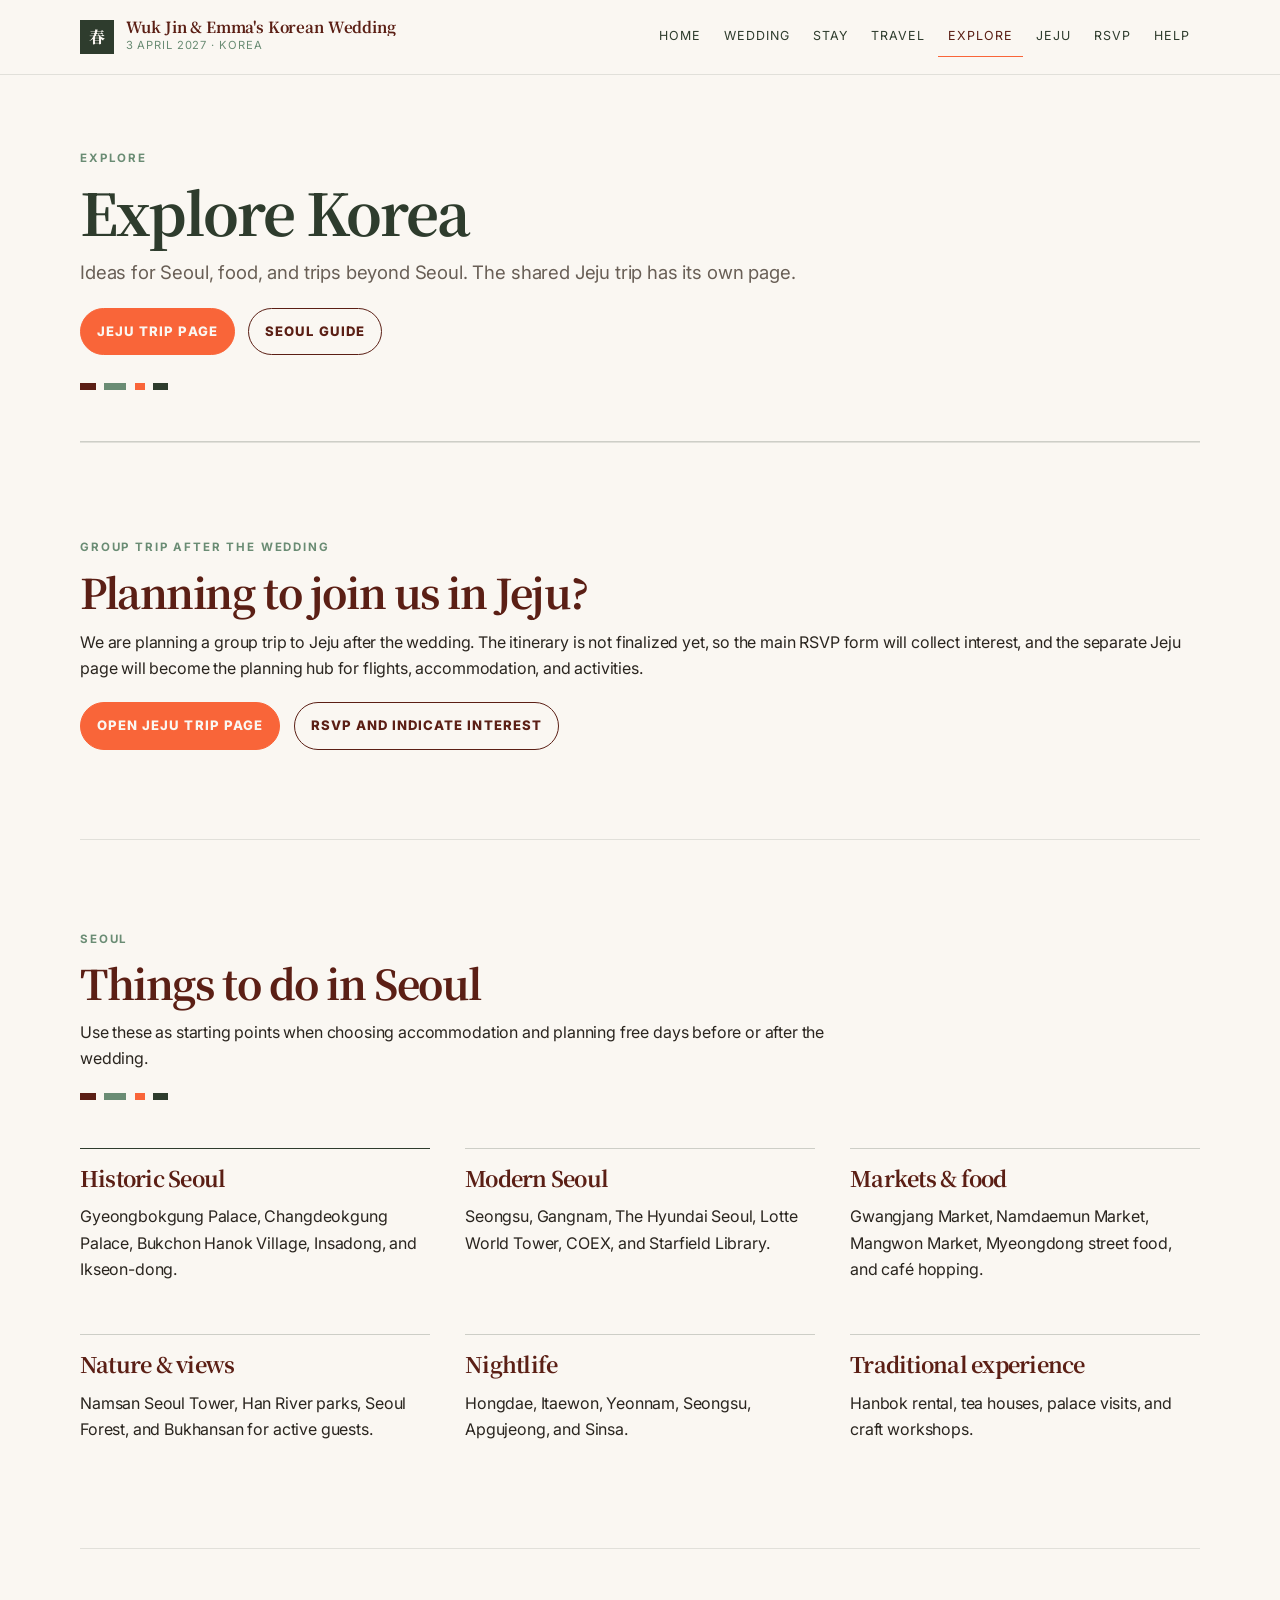
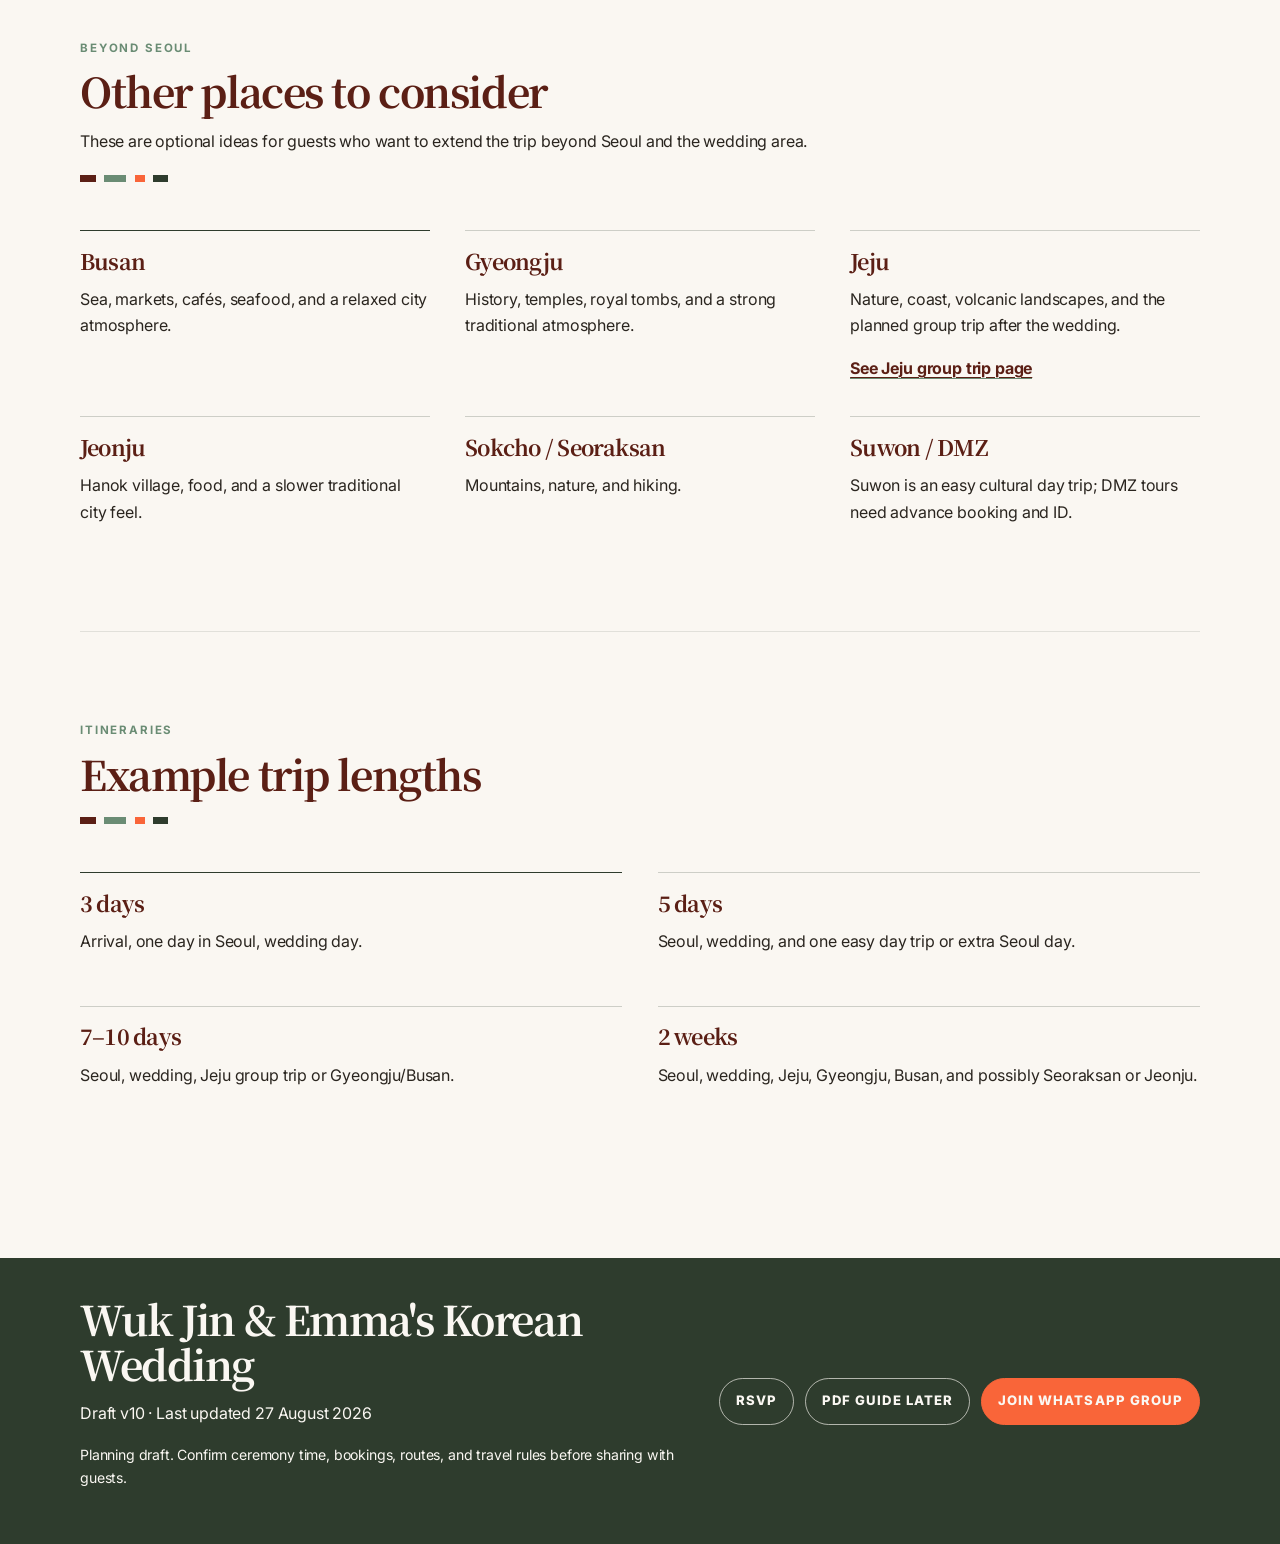
==== commit 74949047: "Add files via upload" ====
--- a/explore.html
+++ b/explore.html
@@ -5,11 +5,12 @@
   <meta name="viewport" content="width=device-width, initial-scale=1, viewport-fit=cover" />
   <meta name="robots" content="noindex, nofollow" />
   <meta name="description" content="Wedding travel guide for guests travelling from Europe to Korea." />
-  <title>Wuk Jin &amp; Emma's Korean Wedding · Explore Korea</title>
+  <title>Wuk Jin &amp; Emma's Korean Wedding · Explore</title>
   <link rel="preconnect" href="https://fonts.googleapis.com">
   <link rel="preconnect" href="https://fonts.gstatic.com" crossorigin>
   <link href="https://fonts.googleapis.com/css2?family=Inter:wght@400;500;600;700;800&family=Noto+Serif+KR:wght@500;700&display=swap" rel="stylesheet">
   <link rel="stylesheet" href="styles.css" />
+  
 </head>
 <body>
   <a class="skip-link" href="#main">Skip to content</a>
@@ -19,82 +20,62 @@
         <span class="brand-mark" aria-hidden="true">春</span>
         <span class="brand-text">
           <strong>Wuk Jin &amp; Emma's Korean Wedding</strong>
-          <small>3 April 2027 · Chojeong Haenggung</small>
+          <small>3 April 2027 · Korea</small>
         </span>
       </a>
       <button class="nav-toggle" type="button" aria-expanded="false" aria-controls="nav-menu">Menu</button>
       <div class="nav-menu" id="nav-menu">
-        <a href="index.html">Home & RSVP</a>
-        <a href="wedding.html">Wedding & Venue</a>
-        <a href="stay.html">Where to Stay</a>
-        <a href="travel.html">Travel Basics</a>
-        <a href="explore.html" aria-current="page">Explore Korea</a>
-        <a href="jeju.html">Jeju Trip</a>
-        <a href="help.html">Help & FAQ</a>
+<a href="index.html">Home</a>
+<a href="wedding.html">Wedding</a>
+<a href="stay.html">Stay</a>
+<a href="travel.html">Travel</a>
+<a href="explore.html" aria-current="page">Explore</a>
+<a href="jeju.html">Jeju</a>
+<a href="rsvp.html">RSVP</a>
+<a href="help.html">Help</a>
       </div>
     </nav>
   </header>
+
   <main id="main">
-
+    
 <section class="page-hero section-shell">
-  <p class="eyebrow">Explore Korea</p>
-  <h1>Seoul, food, and places beyond the wedding</h1>
-  <p>This page is now more like a small travel magazine: short descriptions, visual cards, and photo slots you can replace with your own or licensed images.</p>
-  <div class="button-row"><a class="button button-primary" href="jeju.html">Jeju group trip</a><a class="button" href="#seoul">Seoul by mood</a><a class="button button-soft" href="#beyond-seoul">Beyond Seoul</a></div>
+  <p class="eyebrow">Explore</p>
+  <h1>Explore Korea</h1>
+  <p>Ideas for Seoul, food, and trips beyond Seoul. The shared Jeju trip has its own page.</p>
+  <div class="button-row"><a class="button button-primary" href="jeju.html">Jeju trip page</a><a class="button" href="#seoul">Seoul guide</a></div>
 </section>
 
-<section class="section-shell section feature-band">
-  <div>
+<section class="section-shell section">
+  <article class="feature-card">
     <span class="pill green">Group trip after the wedding</span>
-    <h2>We are planning a Jeju trip together</h2>
-    <p>The detailed itinerary is not planned yet. Please indicate your interest in the combined RSVP form so we can estimate flights, accommodation, and timing.</p>
-    <div class="button-row"><a class="button button-primary" href="jeju.html">Open Jeju trip page</a><a class="button" href="https://docs.google.com/forms/d/e/1FAIpQLSdutoI9xuWQs66O0dvgWJXQTmcAAgLYYoJTomGGPefU7otBHw/viewform" target="_blank" rel="noopener">Open RSVP form</a></div>
-  </div>
-  <figure class="photo-card small-photo"><div class="photo-placeholder" data-label="Add Jeju teaser photo"></div><figcaption>Jeju will have its own green-heavy page</figcaption></figure>
+    <h2>Planning to join us in Jeju?</h2>
+    <p>We are planning a group trip to Jeju after the wedding. The itinerary is not finalized yet, so the main RSVP form will collect interest, and the separate Jeju page will become the planning hub for flights, accommodation, and activities.</p>
+    <div class="button-row"><a class="button button-primary" href="jeju.html">Open Jeju trip page</a><a class="button" href="rsvp.html">RSVP and indicate interest</a></div>
+  </article>
 </section>
 
-<section class="section-shell section pink-section" id="seoul">
-  <div class="section-heading"><p class="eyebrow">Seoul, by mood</p><h2>Neighbourhood guide</h2><p>Use these as starting points when choosing accommodation and planning free days before or after the wedding.</p></div>
-  <div class="photo-grid three">
-    <article class="photo-info-card"><figure class="photo-card "><div class="photo-placeholder" data-label="Ikseon-dong / hanok alley photo"></div><figcaption>Hanok alleys · cafés · traditional Seoul</figcaption></figure><h3>Ikseon-dong</h3><p>Small hanok alleys, cafés, and an atmospheric introduction to older Seoul.</p></article>
-    <article class="photo-info-card"><figure class="photo-card "><div class="photo-placeholder" data-label="Seongsu design café photo"></div><figcaption>Coffee · design · boutiques · converted factories</figcaption></figure><h3>Seongsu</h3><p>Design shops, converted industrial spaces, coffee, and a modern local feel.</p></article>
-    <article class="photo-info-card"><figure class="photo-card "><div class="photo-placeholder" data-label="Bukchon hanok view photo"></div><figcaption>Hanok · traditional streets · views</figcaption></figure><h3>Bukchon</h3><p>Hanok streets and views near the palaces. Best visited respectfully and not too late.</p></article>
-    <article class="photo-info-card"><figure class="photo-card "><div class="photo-placeholder" data-label="Hongdae street photo"></div><figcaption>Young energy · music · nightlife</figcaption></figure><h3>Hongdae / Yeonnam</h3><p>Good for younger guests, casual restaurants, music, cafés, and nightlife.</p></article>
-    <article class="photo-info-card"><figure class="photo-card "><div class="photo-placeholder" data-label="Gwangjang Market food photo"></div><figcaption>Markets · street food · classic Seoul</figcaption></figure><h3>Markets</h3><p>Gwangjang, Namdaemun, Mangwon, and Myeongdong street food.</p></article>
-    <article class="photo-info-card"><figure class="photo-card "><div class="photo-placeholder" data-label="Han River / Seoul view photo"></div><figcaption>Nature · river · city views</figcaption></figure><h3>Views &amp; nature</h3><p>Namsan, Han River parks, Seoul Forest, and Bukhansan for active guests.</p></article>
+<section class="section-shell section" id="seoul">
+  <div class="section-heading"><p class="eyebrow">Seoul</p><h2>Things to do in Seoul</h2><p>Use these as starting points when choosing accommodation and planning free days before or after the wedding.</p></div>
+  <div class="cards three">
+    <article class="info-card"><h3>Historic Seoul</h3><p>Gyeongbokgung Palace, Changdeokgung Palace, Bukchon Hanok Village, Insadong, and Ikseon-dong.</p></article>
+    <article class="info-card"><h3>Modern Seoul</h3><p>Seongsu, Gangnam, The Hyundai Seoul, Lotte World Tower, COEX, and Starfield Library.</p></article>
+    <article class="info-card"><h3>Markets & food</h3><p>Gwangjang Market, Namdaemun Market, Mangwon Market, Myeongdong street food, and café hopping.</p></article>
+    <article class="info-card"><h3>Nature & views</h3><p>Namsan Seoul Tower, Han River parks, Seoul Forest, and Bukhansan for active guests.</p></article>
+    <article class="info-card"><h3>Nightlife</h3><p>Hongdae, Itaewon, Yeonnam, Seongsu, Apgujeong, and Sinsa.</p></article>
+    <article class="info-card"><h3>Traditional experience</h3><p>Hanbok rental, tea houses, palace visits, and craft workshops.</p></article>
   </div>
 </section>
 
-<section class="section-shell section magazine-section">
-  <div class="section-heading left-align"><p class="eyebrow">Don&rsquo;t miss</p><h2>Classic Seoul sightseeing</h2></div>
-  <article class="magazine-card">
-    <figure class="photo-card wide-photo"><div class="photo-placeholder" data-label="Gyeongbokgung Palace photo"></div><figcaption>Gyeongbokgung</figcaption></figure>
-    <div><h3>Gyeongbokgung Palace</h3><p>Seoul&rsquo;s grandest royal palace. Go early, especially if you want to rent hanbok and take photos before it becomes crowded.</p><a class="text-button" href="https://www.google.com/maps/search/?api=1&query=Gyeongbokgung+Palace" target="_blank" rel="noopener">View on map →</a></div>
-  </article>
-  <article class="magazine-card reverse">
-    <figure class="photo-card wide-photo"><div class="photo-placeholder" data-label="Changdeokgung / Insadong photo"></div><figcaption>Changdeokgung + Insadong</figcaption></figure>
-    <div><h3>Changdeokgung + Insadong</h3><p>A quieter palace atmosphere combined with tea houses, galleries, crafts, and traditional streets.</p><a class="text-button" href="https://www.google.com/maps/search/?api=1&query=Changdeokgung+Palace" target="_blank" rel="noopener">View on map →</a></div>
-  </article>
-</section>
-
-<section class="section-shell section dark-section" id="beyond-seoul">
-  <div class="section-heading left-align"><p class="eyebrow">Beyond Seoul</p><h2>Other places to consider</h2><p>Optional ideas for guests who want to extend the trip beyond Seoul and the wedding area.</p></div>
-  <div class="destination-list">
-    <article><figure class="photo-card list-photo"><div class="photo-placeholder" data-label="Gyeongju photo"></div><figcaption>Gyeongju</figcaption></figure><div><h3>Gyeongju</h3><p>History, temples, royal tombs, and a strong traditional atmosphere.</p></div></article>
-    <article><figure class="photo-card list-photo"><div class="photo-placeholder" data-label="Busan seaside photo"></div><figcaption>Busan</figcaption></figure><div><h3>Busan</h3><p>Sea, markets, cafés, seafood, and a relaxed city atmosphere.</p></div></article>
-    <article><figure class="photo-card list-photo"><div class="photo-placeholder" data-label="Jeonju Hanok Village photo"></div><figcaption>Jeonju</figcaption></figure><div><h3>Jeonju</h3><p>Hanok village, food, and a slower traditional city feel.</p></div></article>
-    <article><figure class="photo-card list-photo"><div class="photo-placeholder" data-label="Seoraksan mountain photo"></div><figcaption>Sokcho / Seoraksan</figcaption></figure><div><h3>Sokcho / Seoraksan</h3><p>Mountains, nature, and hiking.</p></div></article>
-  </div>
-</section>
-
-<section class="section-shell section" id="food">
-  <div class="section-heading"><p class="eyebrow">Korean food</p><h2>Colourful food photos belong here</h2><p>Food photos do not need to match the palette. Let the food be colourful and use the website colours around the photos.</p></div>
-  <div class="photo-grid five-food">
-    <article class="photo-info-card"><figure class="photo-card "><div class="photo-placeholder" data-label="Korean meal photo"></div><figcaption>A meal</figcaption></figure><h3>A meal</h3><p>Bibimbap, soups, rice, banchan, and home-style dishes.</p></article>
-    <article class="photo-info-card"><figure class="photo-card "><div class="photo-placeholder" data-label="Korean BBQ photo"></div><figcaption>BBQ</figcaption></figure><h3>BBQ</h3><p>A social meal and good fit for groups.</p></article>
-    <article class="photo-info-card"><figure class="photo-card "><div class="photo-placeholder" data-label="Street food photo"></div><figcaption>Street food</figcaption></figure><h3>Street food</h3><p>Tteokbokki, hotteok, kimbap, skewers, and market snacks.</p></article>
-    <article class="photo-info-card"><figure class="photo-card "><div class="photo-placeholder" data-label="Noodles photo"></div><figcaption>Noodles</figcaption></figure><h3>Noodles</h3><p>Kalguksu, naengmyeon, ramyeon, and other comforting options.</p></article>
-    <article class="photo-info-card"><figure class="photo-card "><div class="photo-placeholder" data-label="Makgeolli / drinks photo"></div><figcaption>Drinks</figcaption></figure><h3>Drinks</h3><p>Soju, beer, makgeolli, cafés, and non-alcoholic drinks.</p></article>
+<section class="section-shell section" id="beyond-seoul">
+  <div class="section-heading"><p class="eyebrow">Beyond Seoul</p><h2>Other places to consider</h2><p>These are optional ideas for guests who want to extend the trip beyond Seoul and the wedding area.</p></div>
+  <div class="cards three">
+    <article class="info-card"><h3>Busan</h3><p>Sea, markets, cafés, seafood, and a relaxed city atmosphere.</p></article>
+    <article class="info-card"><h3>Gyeongju</h3><p>History, temples, royal tombs, and a strong traditional atmosphere.</p></article>
+    <article class="info-card"><h3>Jeju</h3><p>Nature, coast, volcanic landscapes, and the planned group trip after the wedding.</p><a class="text-button" href="jeju.html">See Jeju group trip page</a></article>
+    <article class="info-card"><h3>Jeonju</h3><p>Hanok village, food, and a slower traditional city feel.</p></article>
+    <article class="info-card"><h3>Sokcho / Seoraksan</h3><p>Mountains, nature, and hiking.</p></article>
+    <article class="info-card"><h3>Suwon / DMZ</h3><p>Suwon is an easy cultural day trip; DMZ tours need advance booking and ID.</p></article>
   </div>
 </section>
 
@@ -109,15 +90,16 @@
 </section>
 
   </main>
+
   <footer class="site-footer">
     <div class="section-shell footer-grid">
       <div>
         <h2>Wuk Jin &amp; Emma's Korean Wedding</h2>
-        <p>Draft v9 · Last updated 27 August 2026</p>
-        <p class="microcopy">Planning draft. Replace photo placeholders with your own or properly licensed photographs before sharing with guests.</p>
+        <p>Draft v10 · Last updated 27 August 2026</p>
+        <p class="microcopy">Planning draft. Confirm ceremony time, bookings, routes, and travel rules before sharing with guests.</p>
       </div>
       <div class="footer-actions">
-        <a class="button" href="index.html#rsvp">RSVP</a>
+        <a class="button" href="rsvp.html">RSVP</a>
         <a class="button button-soft" href="#" aria-disabled="true">PDF guide later</a>
         <a class="button button-primary" href="https://chat.whatsapp.com/J2dSPjKPdam8qmUr6eYeJn?s=cl&p=i&mlu=4" target="_blank" rel="noopener">Join WhatsApp group</a>
       </div>
--- a/styles.css
+++ b/styles.css
@@ -1,427 +1,263 @@
-
-:root {
-  --dark-red: #5B1F15;
-  --coral: #F96539;
-  --dark-green: #2E3C2D;
-  --sage: #6A8C74;
-  --pale-pink: #F5E8EF;
-  --parchment: #FAF7F2;
-  --white: #FFFFFF;
-  --ink-soft: rgba(91, 31, 21, 0.72);
-  --line: rgba(91, 31, 21, 0.16);
-  --line-dark: rgba(250, 247, 242, 0.24);
-  --max: 1180px;
-  --nav-h: 78px;
-}
-
-* { box-sizing: border-box; }
-html { scroll-behavior: smooth; overflow-x: hidden; }
-body {
-  margin: 0;
-  min-width: 0;
-  overflow-x: hidden;
-  background: var(--parchment);
-  color: var(--dark-red);
-  font-family: Inter, system-ui, -apple-system, BlinkMacSystemFont, "Segoe UI", sans-serif;
-  font-size: 16px;
-  line-height: 1.65;
-}
-body::before {
-  content: "";
-  position: fixed;
-  inset: 0;
-  z-index: -1;
-  pointer-events: none;
+:root{
+  --dark-red:#5B1F15;
+  --coral:#F96539;
+  --dark-green:#2E3C2D;
+  --sage:#6A8C74;
+  --pale-pink:#F5E8EF;
+  --parchment:#FAF7F2;
+  --ivory:#FFFDF9;
+  --ink:#2a251f;
+  --muted:#695f56;
+  --line:rgba(46,60,45,.22);
+  --soft-line:rgba(46,60,45,.12);
+  --nav-height:74px;
+  --container:1120px;
+}
+
+*{box-sizing:border-box}
+html{scroll-behavior:smooth;overflow-x:hidden;background:var(--parchment)}
+body{
+  margin:0;
+  min-width:0;
+  overflow-x:hidden;
+  background:var(--parchment);
+  color:var(--ink);
+  font-family:Inter,system-ui,-apple-system,BlinkMacSystemFont,"Segoe UI",sans-serif;
+  line-height:1.65;
+  letter-spacing:-.01em;
+}
+body::before,body::after{display:none!important;content:none!important}
+img,svg,video,iframe{max-width:100%;height:auto}
+a{color:var(--dark-red);text-decoration-thickness:1px;text-underline-offset:.18em;transition:color .18s ease, border-color .18s ease, background .18s ease}
+a:hover{color:var(--coral)}
+button,input,textarea,select{font:inherit}
+
+.skip-link{position:absolute;left:1rem;top:-4rem;z-index:9999;background:var(--dark-green);color:var(--parchment);padding:.7rem 1rem;text-decoration:none}
+.skip-link:focus{top:1rem}
+
+.site-nav-wrap{
+  position:fixed;
+  inset:0 0 auto 0;
+  z-index:1000;
+  min-height:var(--nav-height);
+  background:rgba(250,247,242,.94);
+  backdrop-filter:saturate(120%) blur(16px);
+  border-bottom:1px solid var(--soft-line);
+}
+.nav{
+  width:min(var(--container),calc(100% - 32px));
+  margin:0 auto;
+  min-height:var(--nav-height);
+  display:flex;
+  align-items:center;
+  justify-content:space-between;
+  gap:1.2rem;
+}
+.brand{display:flex;align-items:center;gap:.72rem;text-decoration:none;min-width:0;color:var(--dark-red)}
+.brand-mark{
+  display:grid;place-items:center;
+  width:34px;height:34px;
+  color:var(--parchment);
+  background:var(--dark-green);
+  font-family:"Noto Serif KR",serif;
+  font-weight:700;
+  line-height:1;
+}
+.brand-text{display:flex;flex-direction:column;min-width:0}
+.brand-text strong{font-family:"Noto Serif KR",serif;font-size:.95rem;line-height:1.1;white-space:nowrap;overflow:hidden;text-overflow:ellipsis;color:var(--dark-red)}
+.brand-text small{font-size:.7rem;letter-spacing:.08em;text-transform:uppercase;color:var(--sage);white-space:nowrap;overflow:hidden;text-overflow:ellipsis}
+.nav-menu{display:flex;align-items:center;gap:.2rem;flex-wrap:wrap;justify-content:flex-end}
+.nav-menu a{font-size:.78rem;text-transform:uppercase;letter-spacing:.08em;text-decoration:none;color:var(--dark-green);padding:.55rem .62rem;border-bottom:1px solid transparent}
+.nav-menu a:hover,.nav-menu a[aria-current="page"]{color:var(--dark-red);border-bottom-color:var(--coral)}
+.nav-toggle{display:none;border:1px solid var(--line);background:transparent;color:var(--dark-green);padding:.48rem .75rem;text-transform:uppercase;letter-spacing:.08em;font-size:.75rem}
+
+main{padding-top:var(--nav-height)}
+.section-shell{width:min(var(--container),calc(100% - 32px));margin-inline:auto}
+.section{padding:clamp(3rem,7vw,5.8rem) 0;border-top:1px solid var(--soft-line)}
+.section:first-child{border-top:0}
+.section-heading{max-width:760px;margin-bottom:clamp(1.8rem,4vw,3rem)}
+.eyebrow,.card-kicker,.pill{
+  color:var(--sage);
+  text-transform:uppercase;
+  letter-spacing:.16em;
+  font-weight:700;
+  font-size:.72rem;
+  margin:0 0 .72rem;
+}
+h1,h2,h3{font-family:"Noto Serif KR",Georgia,serif;color:var(--dark-red);line-height:1.1;letter-spacing:-.035em;margin:0 0 .85rem}
+h1{font-size:clamp(2.55rem,8vw,6.25rem);font-weight:700;max-width:10ch}
+h2{font-size:clamp(1.55rem,3.5vw,2.55rem)}
+h3{font-size:clamp(1.06rem,2vw,1.35rem)}
+p{margin:0 0 1rem;color:var(--ink)}
+.lead{font-size:clamp(1.05rem,2.2vw,1.3rem);color:var(--muted);max-width:760px}
+.microcopy{font-size:.88rem;color:var(--muted)}
+
+/* Editorial homepage */
+.home-editorial{
+  position:relative;
+  width:100%;
+  min-height:calc(100svh - var(--nav-height));
+  display:grid;
+  align-items:end;
+  overflow:hidden;
   background:
-    radial-gradient(circle at 8% 12%, rgba(245,232,239,.85), transparent 28rem),
-    linear-gradient(90deg, rgba(91,31,21,.035) 1px, transparent 1px),
-    linear-gradient(180deg, rgba(91,31,21,.025) 1px, transparent 1px);
-  background-size: auto, 46px 46px, 46px 46px;
-}
-img, svg, video { max-width: 100%; height: auto; }
-a { color: var(--dark-red); text-decoration-thickness: 1px; text-underline-offset: .22em; }
-a:hover { color: var(--coral); }
-p { margin: 0 0 1rem; color: var(--ink-soft); }
-h1, h2, h3 { color: var(--dark-red); line-height: 1.06; margin: 0 0 .75rem; letter-spacing: -0.035em; }
-h1, h2 { font-family: "Noto Serif KR", Georgia, serif; font-weight: 700; }
-h1 { font-size: clamp(3rem, 7vw, 6.5rem); }
-h2 { font-size: clamp(2rem, 4.8vw, 4.2rem); }
-h3 { font-size: clamp(1.12rem, 2vw, 1.55rem); }
-strong { color: inherit; }
-
-.skip-link {
-  position: fixed; top: 10px; left: 10px; z-index: 9999;
-  transform: translateY(-160%); padding: .7rem 1rem;
-  background: var(--dark-green); color: var(--parchment); border: 1px solid var(--line-dark);
-}
-.skip-link:focus { transform: none; }
-
-.site-nav-wrap {
-  position: sticky;
-  top: 0;
-  z-index: 1000;
-  background: rgba(250,247,242,.92);
-  backdrop-filter: blur(18px);
-  border-bottom: 1px solid var(--line);
-}
-.nav {
-  min-height: var(--nav-h);
-  max-width: var(--max);
-  margin: 0 auto;
-  padding: .72rem clamp(1rem, 3.5vw, 2.2rem);
-  display: flex;
-  align-items: center;
-  justify-content: space-between;
-  gap: 1rem;
-}
-.brand { display: inline-flex; align-items: center; gap: .75rem; min-width: 0; color: var(--dark-red); text-decoration: none; }
-.brand-mark {
-  width: 42px; height: 42px;
-  display: grid; place-items: center;
-  border: 1px solid var(--dark-red);
-  color: var(--dark-red);
-  font-family: "Noto Serif KR", serif;
-  background: var(--pale-pink);
-}
-.brand-text { display: grid; min-width: 0; }
-.brand-text strong { font-size: .98rem; white-space: nowrap; overflow: hidden; text-overflow: ellipsis; }
-.brand-text small { color: var(--sage); font-weight: 700; letter-spacing: .04em; text-transform: uppercase; font-size: .68rem; }
-.nav-menu { display: flex; align-items: center; gap: .1rem; }
-.nav-menu a {
-  text-decoration: none;
-  font-weight: 700;
-  font-size: .78rem;
-  padding: .55rem .62rem;
-  border-bottom: 2px solid transparent;
-  color: var(--dark-red);
-}
-.nav-menu a:hover, .nav-menu a[aria-current="page"] { border-color: var(--coral); color: var(--dark-red); }
-.nav-toggle { display: none; }
-
-.section-shell { width: min(var(--max), calc(100% - 2rem)); margin: 0 auto; }
-.section { padding: clamp(3.2rem, 7vw, 6.5rem) 0; }
-.section-heading { max-width: 780px; margin: 0 auto clamp(1.8rem, 4vw, 3rem); text-align: center; }
-.section-heading.left-align { margin-left: 0; text-align: left; }
-.eyebrow, .card-kicker {
-  display: inline-block;
-  margin: 0 0 .7rem;
-  color: var(--sage);
-  font-size: .78rem;
-  letter-spacing: .16em;
-  text-transform: uppercase;
-  font-weight: 800;
-}
-.hero { min-height: calc(100svh - var(--nav-h)); padding: clamp(3rem, 7vw, 7rem) 0; }
-.editorial-hero { display: grid; grid-template-columns: minmax(0, 1fr) minmax(310px, .82fr); gap: clamp(2rem, 5vw, 5rem); align-items: center; }
-.hero-date {
-  margin: .25rem 0 .5rem;
-  color: var(--dark-green);
-  font-weight: 800;
-  letter-spacing: .16em;
-  text-transform: uppercase;
-}
-.hero-text { font-size: clamp(1.05rem, 1.6vw, 1.32rem); max-width: 700px; }
-.hero-photo-wrap { align-self: stretch; display: flex; align-items: center; }
-
-.page-hero {
-  padding: clamp(3.2rem, 7vw, 6rem) 0 clamp(2.4rem, 5vw, 4.2rem);
-  min-height: 42vh;
-}
-.dark-hero, .jeju-hero {
-  width: min(1240px, calc(100% - 2rem));
-  margin-top: 1.2rem;
-  padding: clamp(2rem, 5vw, 4rem);
-  display: grid;
-  grid-template-columns: minmax(0, .95fr) minmax(280px, .75fr);
-  gap: clamp(1.5rem, 4vw, 4rem);
-  align-items: center;
-  background: var(--dark-green);
-  color: var(--parchment);
-  border: 1px solid var(--dark-green);
-}
-.jeju-hero { background: linear-gradient(135deg, var(--dark-green), var(--sage)); }
-.dark-hero h1, .dark-hero h2, .dark-hero h3, .dark-hero p,
-.jeju-hero h1, .jeju-hero h2, .jeju-hero h3, .jeju-hero p { color: var(--parchment); }
-.dark-hero .eyebrow, .jeju-hero .eyebrow { color: rgba(250,247,242,.78); }
-
-.button-row { display: flex; flex-wrap: wrap; gap: .75rem; align-items: center; margin-top: 1.4rem; }
-.button, button.text-button {
-  display: inline-flex;
-  align-items: center;
-  justify-content: center;
-  min-height: 44px;
-  padding: .7rem 1.05rem;
-  border: 1px solid var(--dark-red);
-  background: transparent;
-  color: var(--dark-red);
-  text-decoration: none;
-  font-weight: 800;
-  font-size: .9rem;
-  letter-spacing: .01em;
-  cursor: pointer;
-  border-radius: 2px;
-  transition: transform .18s ease, background-color .18s ease, color .18s ease, border-color .18s ease;
-}
-.button:hover, .text-button:hover { transform: translateY(-1px); }
-.button-primary { background: var(--coral); border-color: var(--coral); color: var(--parchment); }
-.button-primary:hover { color: var(--parchment); background: #e95129; border-color: #e95129; }
-.button-soft { border-color: rgba(91,31,21,.28); background: rgba(255,255,255,.4); }
-.button-whatsapp { border-color: var(--sage); color: var(--dark-green); }
-.button.mini { min-height: 38px; padding: .55rem .8rem; font-size: .82rem; }
-.button.on-dark, .on-dark { color: var(--parchment); border-color: rgba(250,247,242,.8); }
-.button.on-dark:hover, .on-dark:hover { background: var(--parchment); color: var(--dark-green); }
-.text-button {
-  border: 0 !important;
-  background: transparent !important;
-  color: var(--dark-red);
-  padding: 0;
-  min-height: 0;
-  font-weight: 800;
-  text-decoration: underline;
-  text-decoration-color: var(--sage);
-  text-underline-offset: .28em;
-}
-.on-dark-link { color: var(--parchment); text-decoration-color: var(--coral); }
-.compact-buttons { margin-top: 1rem; }
-.stacked-buttons { display: grid; gap: .55rem; }
-
-.cards, .page-grid, .photo-grid, .intro-grid { display: grid; gap: clamp(1rem, 2.2vw, 1.35rem); }
-.cards.two, .page-grid.two { grid-template-columns: repeat(2, minmax(0,1fr)); }
-.cards.three, .page-grid.three, .intro-grid { grid-template-columns: repeat(3, minmax(0,1fr)); }
-.photo-grid.three { grid-template-columns: repeat(3, minmax(0,1fr)); }
-.photo-grid.five-food { grid-template-columns: repeat(5, minmax(0,1fr)); }
-.info-card, .page-card, .form-card, .map-card, .photo-info-card, .destination-card {
-  background: rgba(255,255,255,.46);
-  border: 1px solid var(--line);
-  border-radius: 3px;
-  padding: clamp(1.1rem, 2.2vw, 1.45rem);
-  box-shadow: none;
-}
-.info-card h3, .page-card h3 { margin-bottom: .45rem; }
-.info-card p:last-child, .page-card p:last-child { margin-bottom: 0; }
-.feature-card, .highlight-card { background: var(--pale-pink); }
-.dark-card { background: transparent; border-color: var(--line-dark); color: var(--parchment); }
-.dark-card h2, .dark-card h3, .dark-card p, .dark-card dt, .dark-card dd { color: var(--parchment); }
-.page-card { position: relative; min-height: 190px; padding-top: 2.3rem; }
-.page-card span { position: absolute; top: 1rem; right: 1rem; color: var(--sage); font-weight: 800; letter-spacing: .12em; }
-.page-card h3 a { color: inherit; }
-
-.feature-band {
-  display: grid;
-  grid-template-columns: minmax(0, 1fr) minmax(240px, .55fr);
-  gap: clamp(1.5rem, 4vw, 4rem);
-  align-items: center;
-  padding: clamp(2rem, 5vw, 3.5rem);
-  background: var(--pale-pink);
-  border: 1px solid var(--line);
-}
-.little-korea { margin-top: -1rem; margin-bottom: clamp(1rem, 3vw, 2.5rem); }
-.motif {
-  width: min(420px, 100%);
-  height: 16px;
-  margin-top: 1.2rem;
-  background:
-    linear-gradient(90deg, var(--dark-red) 0 11%, transparent 11% 15%, var(--coral) 15% 27%, transparent 27% 31%, var(--dark-green) 31% 43%, transparent 43% 47%, var(--sage) 47% 59%, transparent 59% 63%, var(--dark-red) 63% 75%, transparent 75% 79%, var(--coral) 79% 91%, transparent 91%);
-}
-
-.photo-card { margin: 0; }
-.photo-placeholder {
-  position: relative;
-  min-height: 230px;
-  border-radius: 2px;
-  border: 1px solid rgba(91,31,21,.2);
-  overflow: hidden;
-  background:
-    linear-gradient(135deg, rgba(91,31,21,.78), rgba(46,60,45,.78)),
-    repeating-linear-gradient(45deg, rgba(250,247,242,.16) 0 8px, transparent 8px 18px),
-    var(--sage);
-}
-.photo-placeholder::before {
-  content: "";
-  position: absolute; inset: 18px;
-  border: 1px solid rgba(250,247,242,.48);
-}
-.photo-placeholder::after {
-  content: attr(data-label);
-  position: absolute;
-  left: 1.1rem; right: 1.1rem; bottom: 1rem;
-  color: var(--parchment);
-  font-family: "Noto Serif KR", Georgia, serif;
-  font-size: clamp(1.25rem, 2vw, 1.75rem);
-  line-height: 1.1;
-}
-.photo-card figcaption {
-  margin-top: .65rem;
-  color: var(--sage);
-  font-size: .82rem;
-  font-weight: 700;
-}
-.hero-photo .photo-placeholder { min-height: min(66svh, 620px); }
-.wide-photo .photo-placeholder { min-height: 320px; }
-.vertical-photo .photo-placeholder { min-height: 520px; }
-.small-photo .photo-placeholder { min-height: 260px; }
-.image-top { margin: -1.15rem -1.15rem 1rem; }
-.image-top .photo-placeholder { min-height: 220px; border-left: 0; border-right: 0; border-top: 0; }
-.list-photo .photo-placeholder { min-height: 180px; }
-.photo-info-card { padding: 0; overflow: hidden; }
-.photo-info-card h3, .photo-info-card p { padding-inline: 1.2rem; }
-.photo-info-card h3 { padding-top: 1rem; }
-.photo-info-card p { padding-bottom: 1.2rem; }
-
-.pink-section {
-  width: min(1240px, calc(100% - 1rem));
-  padding: clamp(3rem, 6vw, 5rem) clamp(1rem, 3vw, 2.3rem);
-  background: var(--pale-pink);
-  border: 1px solid var(--line);
-}
-.dark-section {
-  width: min(1240px, calc(100% - 1rem));
-  padding: clamp(3rem, 6vw, 5rem) clamp(1rem, 3vw, 2.3rem);
-  background: var(--dark-green);
-  color: var(--parchment);
-  border: 1px solid var(--dark-green);
-}
-.dark-section h2, .dark-section h3, .dark-section p, .dark-section .eyebrow { color: var(--parchment); }
-.sage-section {
-  width: min(1240px, calc(100% - 1rem));
-  padding: clamp(3rem, 6vw, 5rem) clamp(1rem, 3vw, 2.3rem);
-  background: rgba(106,140,116,.18);
-  border: 1px solid rgba(106,140,116,.35);
-}
-.editorial-split { display: grid; grid-template-columns: .52fr 1fr; gap: clamp(1.5rem, 4vw, 4rem); align-items: center; }
-.editorial-split.reverse { grid-template-columns: 1fr .52fr; }
-.compact-cards { margin-top: 1.1rem; }
-.photo-decision-grid { display: grid; grid-template-columns: repeat(3, minmax(0, 1fr)); gap: clamp(1rem, 2.2vw, 1.35rem); }
-.destination-card { display: grid; padding: 1.15rem; }
-
-.magazine-section { display: grid; gap: 1.4rem; }
-.magazine-card {
-  display: grid;
-  grid-template-columns: minmax(0, .65fr) minmax(260px, .35fr);
-  gap: clamp(1rem, 3vw, 2.4rem);
-  align-items: center;
-  border-top: 1px solid var(--line);
-  padding-top: 1.2rem;
-}
-.magazine-card.reverse { grid-template-columns: minmax(260px, .35fr) minmax(0, .65fr); }
-.magazine-card.reverse .photo-card { order: 2; }
-.destination-list { display: grid; gap: 1rem; }
-.destination-list article {
-  display: grid;
-  grid-template-columns: minmax(230px, .35fr) 1fr;
-  gap: 1.2rem;
-  align-items: center;
-  border: 1px solid var(--line-dark);
-  padding: .9rem;
-}
-.destination-list h3, .destination-list p { color: var(--parchment); }
-
-.quick-facts { display: grid; gap: .8rem; margin: 0; }
-.quick-facts div { display: grid; grid-template-columns: 120px 1fr; gap: 1rem; border-top: 1px solid var(--line); padding-top: .75rem; }
-.dark-card .quick-facts div { border-color: var(--line-dark); }
-dt { color: var(--sage); font-weight: 800; font-size: .78rem; text-transform: uppercase; letter-spacing: .12em; }
-dd { margin: 0; color: var(--dark-red); font-weight: 700; }
-.address-line, .korean-big { font-family: "Noto Serif KR", Georgia, serif; color: var(--dark-red); }
-.korean-big { font-size: clamp(1.25rem, 3vw, 2.1rem); line-height: 1.35; }
-.clean-list { margin: 0; padding-left: 1.1rem; color: var(--ink-soft); }
-.clean-list li + li { margin-top: .45rem; }
-.two-column-list { columns: 2; column-gap: 2rem; }
-.pill {
-  display: inline-flex; align-items: center;
-  padding: .32rem .58rem;
-  border: 1px solid var(--line);
-  font-size: .75rem;
-  font-weight: 800;
-  letter-spacing: .08em;
-  text-transform: uppercase;
-}
-.pill.blush { background: var(--pale-pink); }
-.pill.green { background: rgba(106,140,116,.16); color: var(--dark-green); }
-.deadline-strip { display: flex; align-items: center; gap: .75rem; margin-bottom: 1.2rem; }
-.google-form-panel { display: grid; grid-template-columns: minmax(0, .95fr) minmax(280px, 1.05fr); gap: 1.2rem; }
-.form-placeholder, .form-summary { border: 1px solid var(--line); padding: 1.15rem; background: rgba(255,255,255,.48); }
-.google-form-frame { width: 100%; min-height: 720px; border: 1px solid var(--line); }
-.rate-display { font-family: "Noto Serif KR", Georgia, serif; font-size: 2rem; color: var(--dark-red); font-weight: 700; }
-.checklist-card { display: grid; grid-template-columns: repeat(2, minmax(0,1fr)); gap: .85rem; }
-.checklist-card label { display: flex; gap: .65rem; align-items: flex-start; background: rgba(255,255,255,.45); border: 1px solid var(--line); padding: .9rem; }
-input[type="checkbox"] { accent-color: var(--coral); margin-top: .28rem; }
-.phrase-list { display: grid; gap: .65rem; }
-.phrase-list article { display: grid; grid-template-columns: minmax(110px,.6fr) minmax(150px,1fr) minmax(180px,1fr); gap: 1rem; align-items: center; border-top: 1px solid var(--line); padding: .9rem 0; }
-.phrase-list span { font-family: "Noto Serif KR", Georgia, serif; font-size: 1.35rem; color: var(--dark-red); }
-.phrase-list em { color: var(--sage); font-style: normal; font-weight: 700; }
-.faq-list { display: grid; gap: .75rem; }
-details { background: rgba(255,255,255,.5); border: 1px solid var(--line); padding: 1rem 1.1rem; }
-summary { cursor: pointer; font-weight: 800; color: var(--dark-red); }
-details p { margin: .8rem 0 0; }
-.big-number { font-family: "Noto Serif KR", Georgia, serif; font-size: clamp(2.5rem, 6vw, 4.4rem); color: var(--coral) !important; font-weight: 700; }
-.microcopy { font-size: .88rem; color: rgba(91,31,21,.62); }
-.dark-card .microcopy, .dark-section .microcopy { color: rgba(250,247,242,.7); }
-.site-footer { margin-top: clamp(2rem, 5vw, 4rem); background: var(--dark-red); color: var(--parchment); }
-.site-footer h2, .site-footer p { color: var(--parchment); }
-.footer-grid { display: grid; grid-template-columns: 1fr auto; gap: 1.5rem; align-items: center; padding: clamp(2rem, 4vw, 3rem) 0; }
-.footer-actions { display: flex; flex-wrap: wrap; gap: .7rem; justify-content: flex-end; }
-.toast {
-  position: fixed;
-  left: 50%; bottom: 1rem;
-  transform: translate(-50%, 140%);
-  background: var(--dark-green);
-  color: var(--parchment);
-  border: 1px solid var(--line-dark);
-  padding: .75rem 1rem;
-  opacity: 0;
-  pointer-events: none;
-  transition: transform .22s ease, opacity .22s ease;
-  z-index: 2000;
-}
-.toast.visible { transform: translate(-50%, 0); opacity: 1; }
-
-@media (max-width: 980px) {
-  :root { --nav-h: 68px; }
-  .nav { position: relative; }
-  .nav-toggle {
-    display: inline-flex;
-    align-items: center;
-    justify-content: center;
-    min-height: 40px;
-    padding: .55rem .8rem;
-    border: 1px solid var(--dark-red);
-    background: transparent;
-    color: var(--dark-red);
-    font-weight: 800;
-    border-radius: 2px;
+    linear-gradient(90deg,rgba(46,60,45,.82) 0%,rgba(46,60,45,.55) 42%,rgba(46,60,45,.14) 100%),
+    linear-gradient(180deg,rgba(250,247,242,.10),rgba(250,247,242,.30)),
+    url("assets/couple-hero.jpg") center/cover no-repeat,
+    var(--dark-green);
+}
+.home-editorial .hero-inner{width:min(var(--container),calc(100% - 32px));margin:0 auto;padding:clamp(4rem,10vh,8rem) 0 clamp(3rem,8vh,6rem)}
+.home-editorial .kicker{font-size:.78rem;letter-spacing:.22em;text-transform:uppercase;color:rgba(250,247,242,.84);font-weight:700;margin-bottom:1rem}
+.home-editorial h1{color:var(--parchment);font-size:clamp(3.2rem,10.5vw,8.5rem);max-width:9ch;margin-bottom:1.1rem;text-wrap:balance}
+.home-editorial .date-line{color:rgba(250,247,242,.92);font-size:clamp(1rem,2vw,1.25rem);letter-spacing:.16em;text-transform:uppercase;margin-bottom:2rem}
+.home-editorial .hero-copy{color:rgba(250,247,242,.86);font-size:clamp(1.02rem,2vw,1.28rem);max-width:590px;margin-bottom:2.2rem}
+.home-editorial .button-row{margin-top:0}
+.home-note{padding:2rem 0 4rem;color:var(--muted);font-size:.92rem;border-top:1px solid var(--soft-line)}
+
+/* Page headers: quieter, not billboard-style */
+.page-hero{padding:clamp(2.4rem,6vw,4.7rem) 0 clamp(1.8rem,4vw,3.2rem);border-bottom:1px solid var(--line)}
+.page-hero .eyebrow{color:var(--sage)}
+.page-hero h1{font-size:clamp(2rem,5vw,3.6rem);max-width:820px;color:var(--dark-green)}
+.page-hero p:not(.eyebrow){max-width:760px;color:var(--muted);font-size:clamp(1rem,1.8vw,1.16rem)}
+
+/* Open, boxless layouts */
+.intro-grid,.page-grid,.fact-grid,.two-column,.transport-grid,.phrase-grid,.faq-grid,.contact-grid,.packing-grid,.culture-grid,.food-grid,.city-grid,.itinerary-grid,.timeline,.quick-facts{
+  display:grid;
+  gap:clamp(1.25rem,3vw,2.2rem);
+}
+.intro-grid,.page-grid.three,.fact-grid,.culture-grid,.food-grid,.city-grid{grid-template-columns:repeat(3,minmax(0,1fr))}
+.page-grid,.transport-grid,.packing-grid,.faq-grid,.contact-grid{grid-template-columns:repeat(2,minmax(0,1fr))}
+.two-column{grid-template-columns:minmax(0,1fr) minmax(0,1fr);align-items:start}
+.phrase-grid{grid-template-columns:repeat(2,minmax(0,1fr))}
+
+.info-card,.page-card,.rsvp-card,.form-card,.form-placeholder,.form-summary,.hero-card,.highlight-card,.option-card,.transport-card,.faq-item,.contact-card,.phrase-card,.city-card,.food-card,.culture-card,.packing-card,.timeline-item,.itinerary-card,.note-card,.google-form-panel{
+  background:transparent!important;
+  box-shadow:none!important;
+  border-radius:0!important;
+  border:0!important;
+  border-top:1px solid var(--line)!important;
+  padding:1.1rem 0 0!important;
+}
+.info-card:first-child,.page-card:first-child{border-top-color:var(--dark-green)!important}
+.icon{display:inline-block;color:var(--sage);font-size:1.25rem;margin-bottom:.4rem}
+.page-card h3 a{text-decoration:none}
+.clean-list{list-style:none;padding:0;margin:0;display:grid;gap:.75rem}
+.clean-list li{padding-left:1.05rem;position:relative;color:var(--ink)}
+.clean-list li::before{content:"";position:absolute;left:0;top:.72em;width:.34rem;height:.34rem;background:var(--sage);transform:rotate(45deg)}
+.two-column-list{grid-template-columns:repeat(2,minmax(0,1fr));column-gap:1.5rem}
+.address-line{font-weight:700;color:var(--dark-green)}
+.stacked-buttons{display:flex;flex-wrap:wrap;gap:.72rem;margin-top:1rem}
+.button-row{display:flex;align-items:center;gap:.85rem;flex-wrap:wrap;margin-top:1.3rem}
+.compact-buttons{gap:.65rem}
+.button{
+  display:inline-flex;align-items:center;justify-content:center;min-height:42px;
+  padding:.74rem 1rem;
+  border:1px solid var(--dark-red);
+  color:var(--dark-red);
+  background:transparent;
+  text-decoration:none;
+  font-size:.82rem;
+  font-weight:800;
+  letter-spacing:.08em;
+  text-transform:uppercase;
+  border-radius:999px;
+  cursor:pointer;
+}
+.button:hover{border-color:var(--coral);color:var(--coral);background:rgba(249,101,57,.06)}
+.button-primary{background:var(--coral);border-color:var(--coral);color:var(--parchment)}
+.button-primary:hover{background:var(--dark-red);border-color:var(--dark-red);color:var(--parchment)}
+.button-soft,.button-whatsapp{border-color:var(--sage);color:var(--dark-green)}
+.button.mini{min-height:36px;padding:.55rem .75rem;font-size:.72rem}
+.text-button{border:0;border-bottom:1px solid var(--sage);padding:0;background:transparent;color:var(--dark-red);cursor:pointer;font-weight:700}
+.text-button:hover{color:var(--coral);border-bottom-color:var(--coral)}
+.pill{display:inline-flex;margin:0 0 .7rem;padding:.12rem 0;color:var(--sage)}
+.pill.blush,.pill.green{color:var(--sage);background:transparent!important}
+.deadline-strip{display:flex;gap:1rem;align-items:baseline;border-bottom:1px solid var(--soft-line);padding-bottom:1rem;margin-bottom:1.4rem;color:var(--dark-green)}
+
+/* Decorative dividers without grids or boxes */
+.section-heading::after,.page-hero::after,.home-note::before{
+  content:"";display:block;width:88px;height:7px;margin-top:1.3rem;
+  background:linear-gradient(90deg,var(--dark-red) 0 18%,transparent 18% 27%,var(--sage) 27% 52%,transparent 52% 62%,var(--coral) 62% 74%,transparent 74% 83%,var(--dark-green) 83% 100%);
+}
+.page-hero::after{margin-top:1.7rem}
+.home-note::before{margin-bottom:1.2rem;margin-top:0}
+
+/* Photo placeholders: present only where intentionally added later */
+.photo-placeholder,.image-placeholder{
+  min-height:260px;
+  display:grid;place-items:center;
+  border:1px dashed rgba(106,140,116,.45);
+  color:var(--sage);
+  background:rgba(250,247,242,.4);
+  text-align:center;
+  padding:1rem;
+}
+.photo-placeholder::before,.image-placeholder::before{content:attr(data-label);font-size:.82rem;letter-spacing:.08em;text-transform:uppercase}
+.photo-card{margin:0}
+.photo-card figcaption{font-size:.78rem;color:var(--muted);margin-top:.55rem}
+
+/* Forms */
+.google-form-panel{display:grid;grid-template-columns:minmax(0,.85fr) minmax(0,1.15fr);gap:clamp(1.4rem,4vw,3rem)}
+.google-form-frame{width:100%;min-height:760px;border:0}
+
+/* FAQ */
+.faq-item summary{cursor:pointer;list-style:none;font-weight:800;color:var(--dark-green);font-family:"Noto Serif KR",Georgia,serif;font-size:1.05rem}
+.faq-item summary::-webkit-details-marker{display:none}
+.faq-item summary::after{content:"+";float:right;color:var(--sage);font-family:Inter,sans-serif}
+.faq-item[open] summary::after{content:"−"}
+.faq-item p{margin-top:.8rem;color:var(--muted)}
+
+.site-footer{margin-top:4rem;border-top:1px solid var(--line);background:var(--dark-green);color:var(--parchment)}
+.site-footer h2,.site-footer p{color:var(--parchment)}
+.footer-grid{display:grid;grid-template-columns:1fr auto;gap:2rem;align-items:center;padding:2.4rem 0}
+.footer-actions{display:flex;gap:.7rem;flex-wrap:wrap;justify-content:flex-end}
+.site-footer .button{border-color:rgba(250,247,242,.65);color:var(--parchment)}
+.site-footer .button-primary{border-color:var(--coral);background:var(--coral);color:var(--parchment)}
+
+.toast{position:fixed;left:50%;bottom:1.2rem;transform:translate(-50%,120%);background:var(--dark-green);color:var(--parchment);padding:.7rem 1rem;z-index:1100;opacity:0;transition:.18s ease;pointer-events:none;max-width:calc(100% - 32px);text-align:center}
+.toast.show{opacity:1;transform:translate(-50%,0)}
+
+@media (max-width:900px){
+  :root{--nav-height:66px}
+  .nav{width:min(100% - 24px,var(--container));position:relative}
+  .brand-text strong{font-size:.85rem;max-width:54vw}
+  .brand-text small{font-size:.64rem;max-width:54vw}
+  .nav-toggle{display:inline-flex;align-items:center;justify-content:center}
+  .nav-menu{
+    position:absolute;top:calc(100% + 1px);left:-12px;right:-12px;
+    display:none;flex-direction:column;align-items:stretch;gap:0;
+    background:rgba(250,247,242,.98);border-bottom:1px solid var(--soft-line);padding:.45rem 12px .8rem;
   }
-  .nav-menu {
-    display: none;
-    position: absolute;
-    left: 1rem; right: 1rem; top: calc(100% + 1px);
-    background: var(--parchment);
-    border: 1px solid var(--line);
-    padding: .7rem;
-    flex-direction: column;
-    align-items: stretch;
-  }
-  .nav-menu.open { display: flex; }
-  .nav-menu a { padding: .75rem .8rem; }
-  .editorial-hero, .dark-hero, .jeju-hero, .feature-band, .editorial-split, .editorial-split.reverse, .google-form-panel, .magazine-card, .magazine-card.reverse, .destination-list article { grid-template-columns: 1fr; }
-  .magazine-card.reverse .photo-card { order: 0; }
-  .cards.two, .cards.three, .page-grid.three, .intro-grid, .photo-grid.three, .photo-grid.five-food, .photo-decision-grid, .checklist-card { grid-template-columns: 1fr; }
-  .hero { min-height: auto; }
-  .hero-photo .photo-placeholder, .vertical-photo .photo-placeholder { min-height: 340px; }
-  .two-column-list { columns: 1; }
-  .footer-grid { grid-template-columns: 1fr; }
-  .footer-actions { justify-content: flex-start; }
-}
-@media (max-width: 560px) {
-  .section-shell { width: min(100% - 1.1rem, var(--max)); }
-  .brand-mark { width: 36px; height: 36px; }
-  .brand-text strong { max-width: 190px; }
-  h1 { font-size: clamp(2.6rem, 16vw, 4.4rem); }
-  h2 { font-size: clamp(1.8rem, 10vw, 3rem); }
-  .button-row, .footer-actions { align-items: stretch; }
-  .button-row .button, .footer-actions .button { width: 100%; }
-  .quick-facts div, .phrase-list article { grid-template-columns: 1fr; gap: .3rem; }
-  .page-hero, .section { padding-left: 0; padding-right: 0; }
-  .dark-hero, .jeju-hero, .pink-section, .dark-section, .sage-section { width: calc(100% - 1rem); }
-  .photo-placeholder { min-height: 210px; }
-  .hero-photo .photo-placeholder { min-height: 300px; }
-}
+  .nav-menu.open{display:flex}
+  .nav-menu a{padding:.72rem 0;border-bottom:1px solid var(--soft-line)}
+  .intro-grid,.page-grid.three,.fact-grid,.culture-grid,.food-grid,.city-grid,.page-grid,.transport-grid,.packing-grid,.faq-grid,.contact-grid,.two-column,.phrase-grid,.google-form-panel{grid-template-columns:1fr}
+  .two-column-list{grid-template-columns:1fr}
+  .home-editorial{min-height:calc(100svh - var(--nav-height));background-position:center}
+  .home-editorial h1{font-size:clamp(3rem,15vw,5.4rem)}
+  .button{width:auto;max-width:100%}
+  .button-row{align-items:stretch}
+  .footer-grid{grid-template-columns:1fr}.footer-actions{justify-content:flex-start}
+}
+@media (max-width:560px){
+  .section-shell,.home-editorial .hero-inner{width:min(100% - 24px,var(--container))}
+  .home-editorial{background:linear-gradient(180deg,rgba(46,60,45,.86),rgba(46,60,45,.34)),url("assets/couple-hero.jpg") center/cover no-repeat,var(--dark-green)}
+  .home-editorial .hero-inner{padding-top:3.4rem;padding-bottom:3rem}
+  .button-row{flex-direction:column;align-items:stretch}
+  .button{width:100%}
+  .page-hero{padding-top:2rem}
+  .section{padding:2.6rem 0}
+}
+@media (prefers-reduced-motion:reduce){*{scroll-behavior:auto!important;transition:none!important}}
+.cards{display:grid;gap:clamp(1.25rem,3vw,2.2rem)}
+.cards.two{grid-template-columns:repeat(2,minmax(0,1fr))}
+.cards.three{grid-template-columns:repeat(3,minmax(0,1fr))}
+.quick-facts{display:grid;grid-template-columns:1fr;gap:.85rem;margin:0}
+.quick-facts div{display:grid;grid-template-columns:minmax(7rem,.45fr) 1fr;gap:1rem;border-top:1px solid var(--soft-line);padding-top:.75rem}
+.quick-facts dt{font-size:.72rem;text-transform:uppercase;letter-spacing:.12em;color:var(--sage);font-weight:800}
+.quick-facts dd{margin:0;color:var(--ink);font-weight:600}
+.map-card,.callout,.note-card{border-top:1px solid var(--line);padding-top:1.2rem;margin-top:1.8rem;background:transparent!important;box-shadow:none!important;border-radius:0!important}
+.korean-big{font-family:"Noto Serif KR",serif;font-size:clamp(1.2rem,3vw,1.8rem);line-height:1.45;color:var(--dark-green)}
+label{display:grid;gap:.35rem;color:var(--dark-green);font-weight:700}
+input,select,textarea{width:100%;border:1px solid var(--line);background:var(--ivory);padding:.8rem;color:var(--ink);border-radius:0}
+textarea{min-height:120px;resize:vertical}
+@media (max-width:900px){.cards.two,.cards.three{grid-template-columns:1fr}.quick-facts div{grid-template-columns:1fr;gap:.2rem}}
